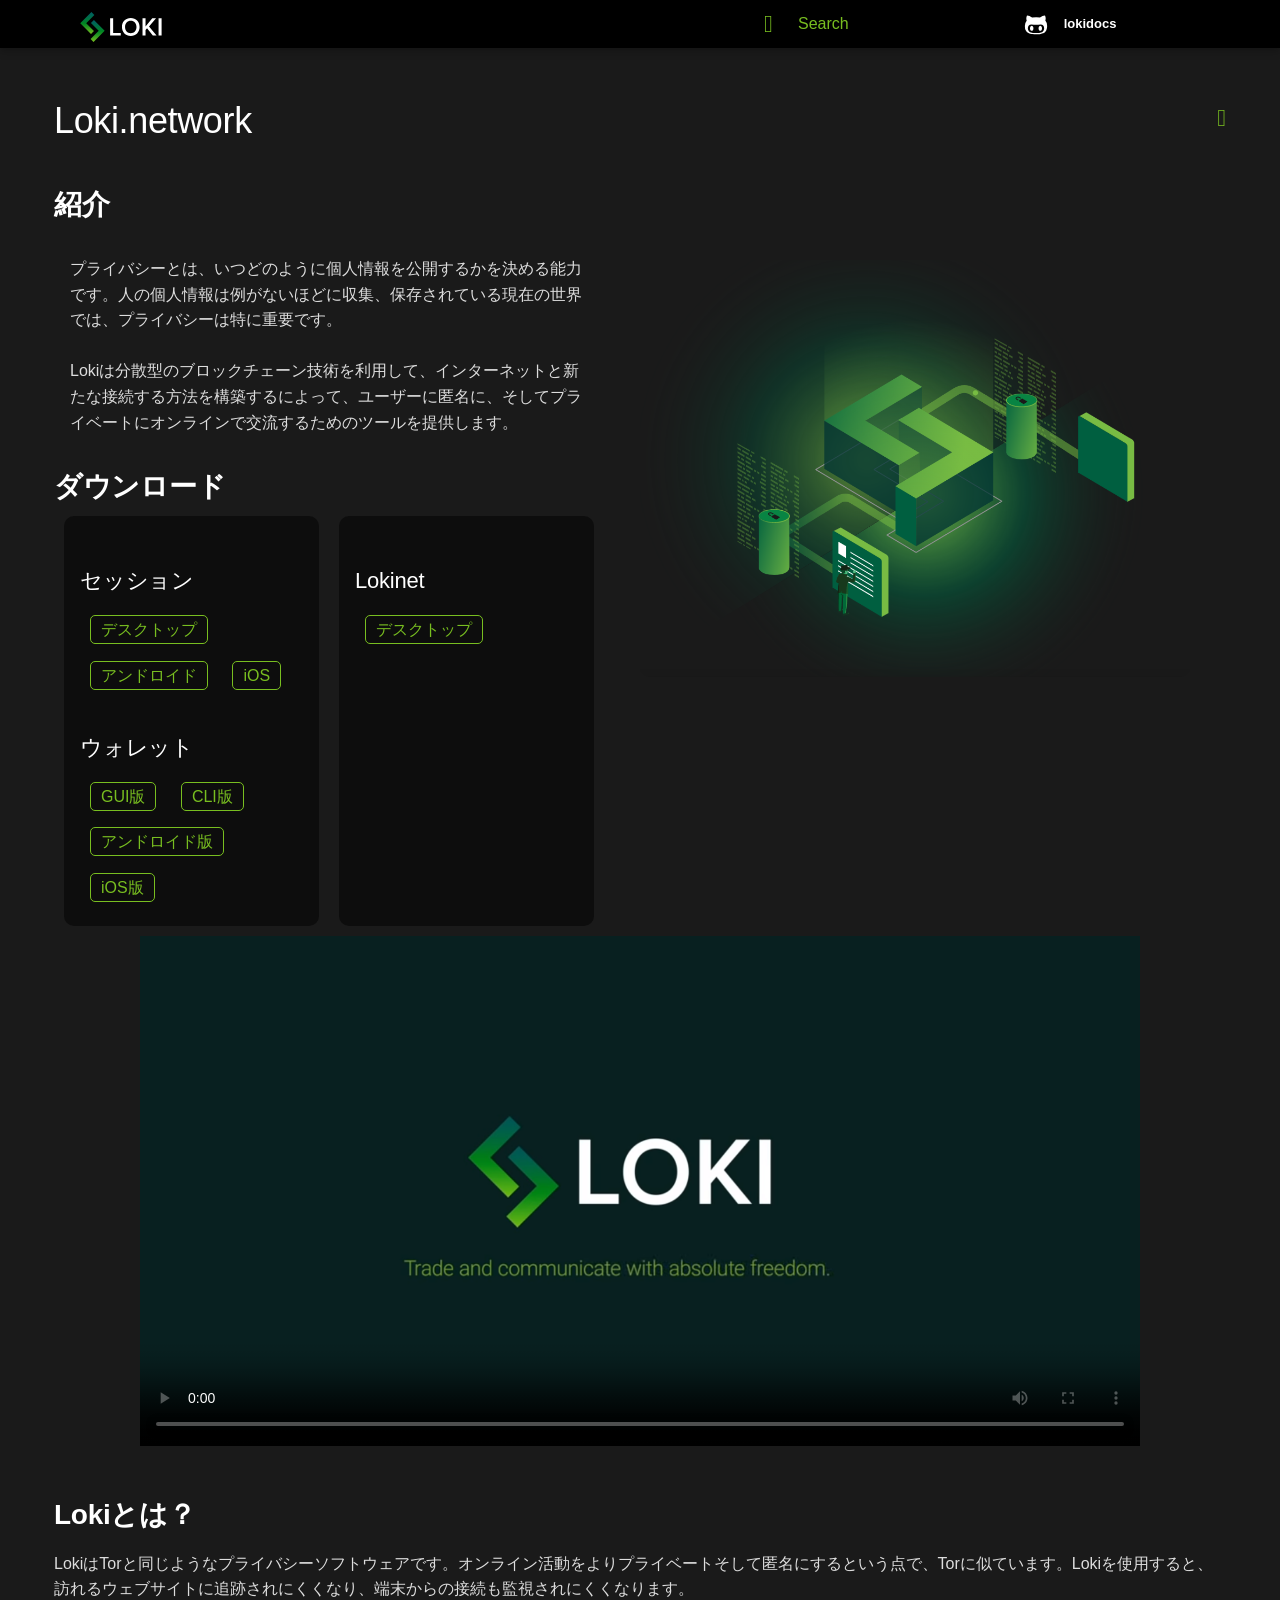
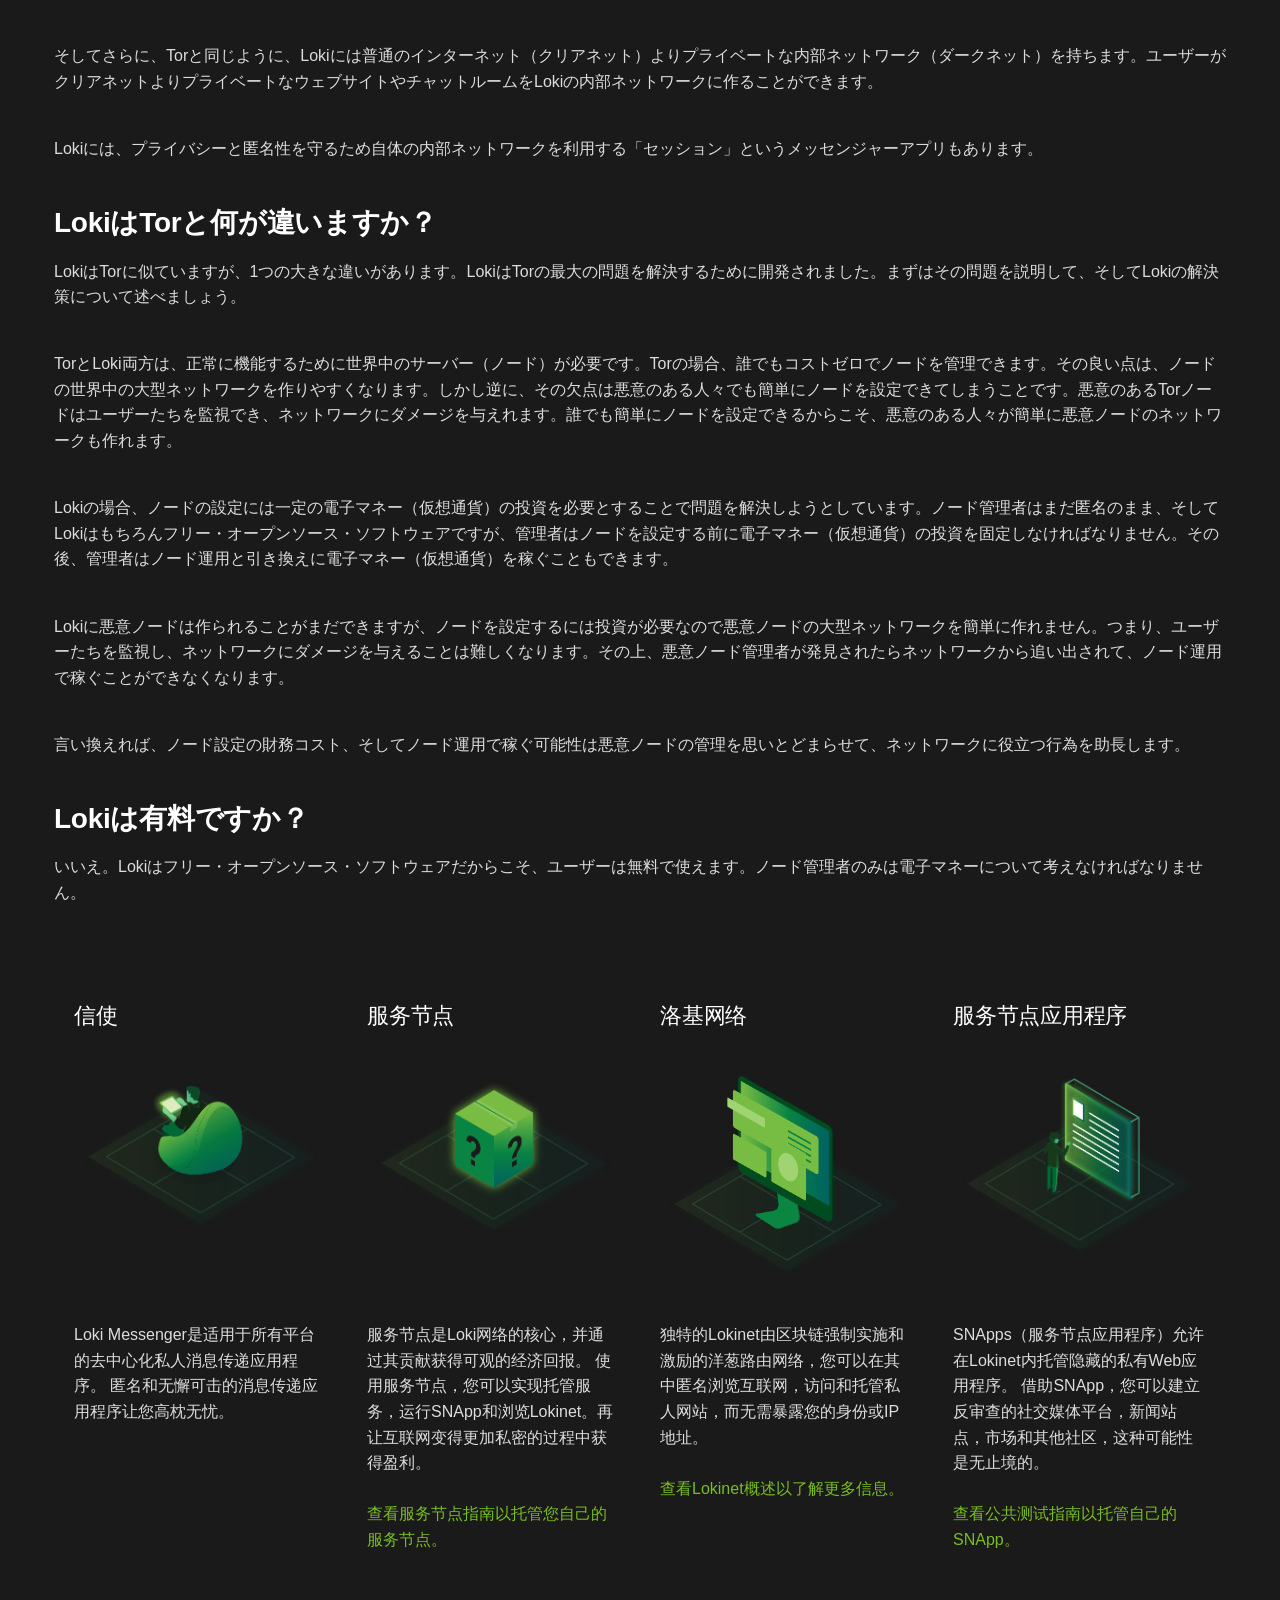
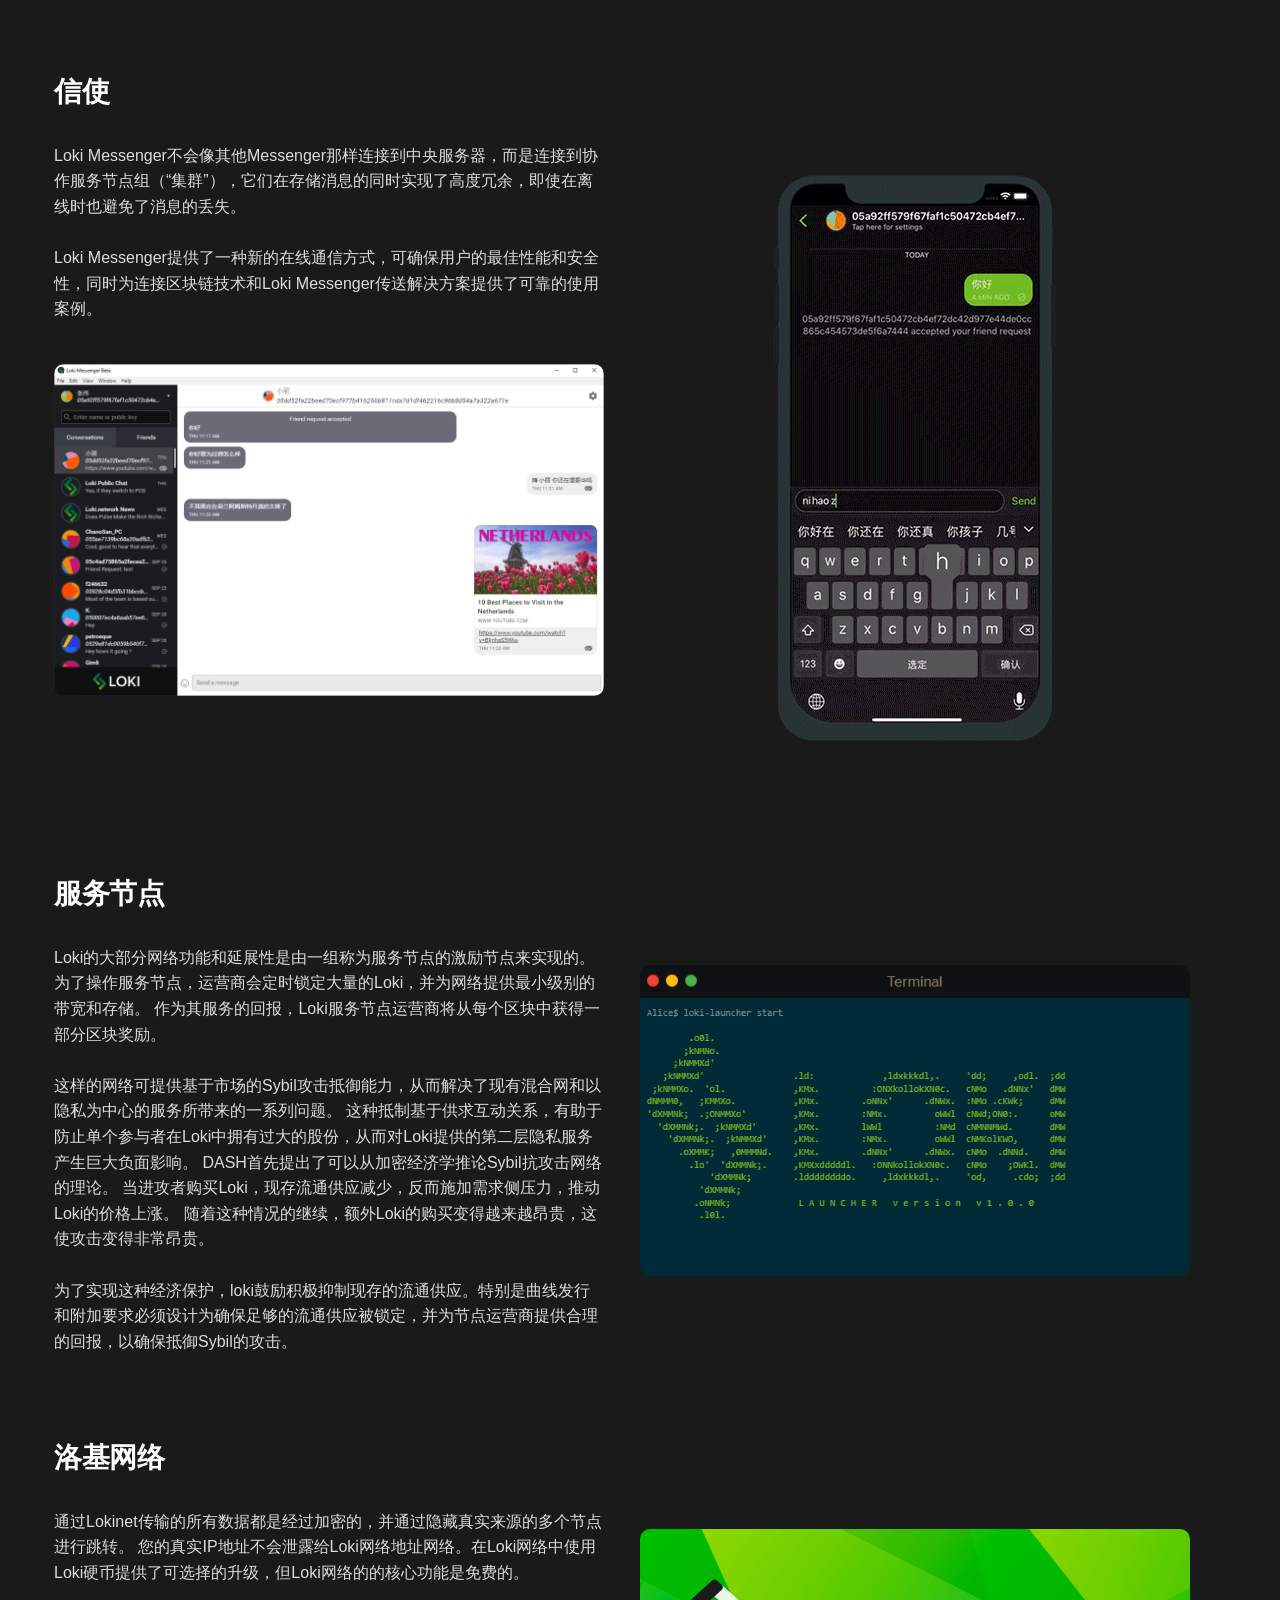
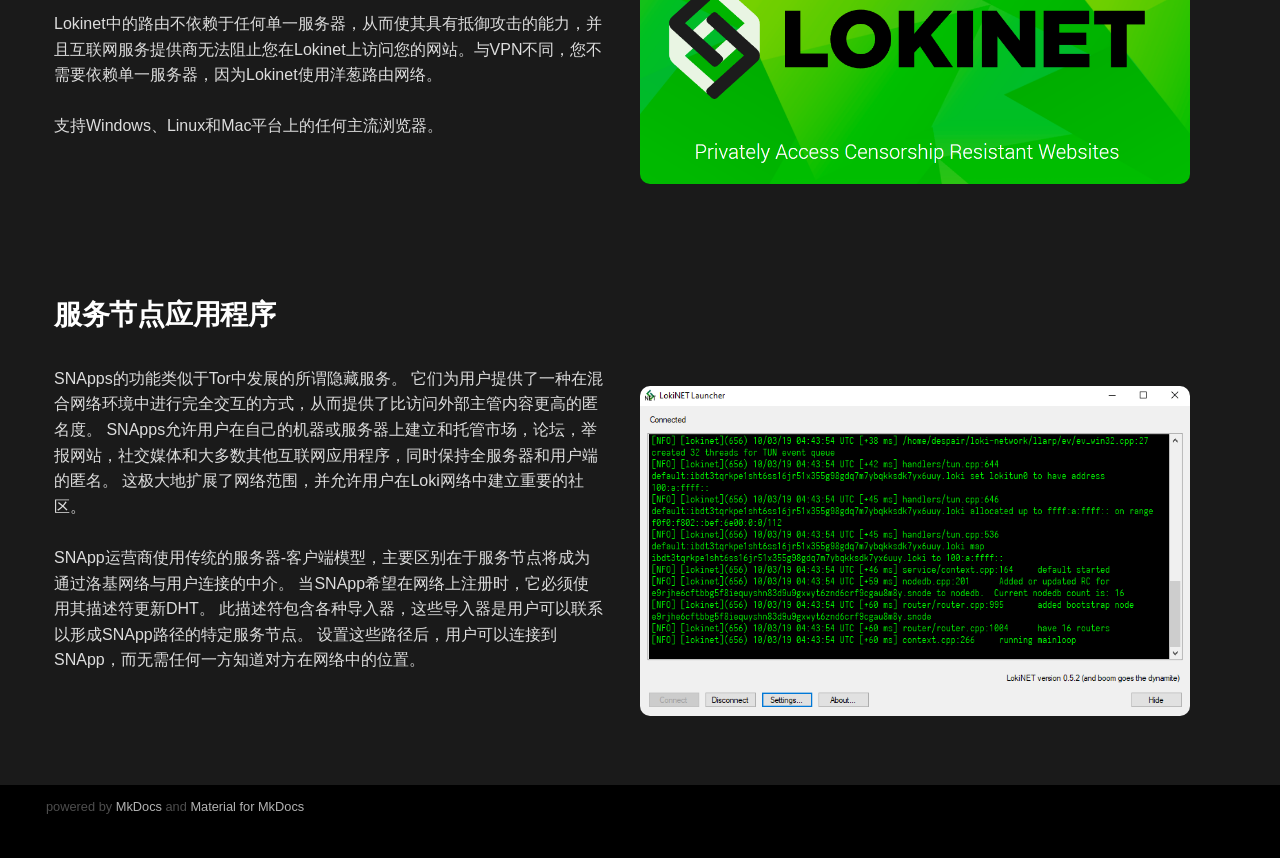
==== index.html @ 31fd6fa1 "Deployed d02e538 with MkDocs version: 1.0.4" ====
<!doctype html>
<html lang="en" class="no-js">
  <head>
    
      <meta charset="utf-8">
      <meta name="viewport" content="width=device-width,initial-scale=1">
      <meta http-equiv="x-ua-compatible" content="ie=edge">
      
      
        <link rel="canonical" href="https://chanosan.github.io/loki-japanese/">
      
      
      
        <meta name="lang:clipboard.copy" content="Copy to clipboard">
      
        <meta name="lang:clipboard.copied" content="Copied to clipboard">
      
        <meta name="lang:search.language" content="en">
      
        <meta name="lang:search.pipeline.stopwords" content="True">
      
        <meta name="lang:search.pipeline.trimmer" content="True">
      
        <meta name="lang:search.result.none" content="No matching documents">
      
        <meta name="lang:search.result.one" content="1 matching document">
      
        <meta name="lang:search.result.other" content="# matching documents">
      
        <meta name="lang:search.tokenizer" content="[\s\-]+">
      
      <link rel="shortcut icon" href="Loki_favicon32x32.png">
      <meta name="generator" content="mkdocs-1.0.4, mkdocs-material-4.4.3">
    
    
      
        <title>Loki Docs</title>
      
    
    
      <link rel="stylesheet" href="assets/stylesheets/application.30686662.css">
      
        <link rel="stylesheet" href="assets/stylesheets/application-palette.a8b3c06d.css">
      
      
    
    
      <script src="assets/javascripts/modernizr.74668098.js"></script>
    
    
      
    
    <link rel="stylesheet" href="assets/fonts/material-icons.css">
    
    
      <link rel="stylesheet" href="CSS/style.css">
    
      <link rel="stylesheet" href="CSS/font.css">
    
    
      
    
    
  </head>
  
    
    
    <body dir="ltr" data-md-color-primary="" data-md-color-accent="green">
  
    <svg class="md-svg">
      <defs>
        
        
          <svg xmlns="http://www.w3.org/2000/svg" width="416" height="448" viewBox="0 0 416 448" id="__github"><path fill="currentColor" d="M160 304q0 10-3.125 20.5t-10.75 19T128 352t-18.125-8.5-10.75-19T96 304t3.125-20.5 10.75-19T128 256t18.125 8.5 10.75 19T160 304zm160 0q0 10-3.125 20.5t-10.75 19T288 352t-18.125-8.5-10.75-19T256 304t3.125-20.5 10.75-19T288 256t18.125 8.5 10.75 19T320 304zm40 0q0-30-17.25-51T296 232q-10.25 0-48.75 5.25Q229.5 240 208 240t-39.25-2.75Q130.75 232 120 232q-29.5 0-46.75 21T56 304q0 22 8 38.375t20.25 25.75 30.5 15 35 7.375 37.25 1.75h42q20.5 0 37.25-1.75t35-7.375 30.5-15 20.25-25.75T360 304zm56-44q0 51.75-15.25 82.75-9.5 19.25-26.375 33.25t-35.25 21.5-42.5 11.875-42.875 5.5T212 416q-19.5 0-35.5-.75t-36.875-3.125-38.125-7.5-34.25-12.875T37 371.5t-21.5-28.75Q0 312 0 260q0-59.25 34-99-6.75-20.5-6.75-42.5 0-29 12.75-54.5 27 0 47.5 9.875t47.25 30.875Q171.5 96 212 96q37 0 70 8 26.25-20.5 46.75-30.25T376 64q12.75 25.5 12.75 54.5 0 21.75-6.75 42 34 40 34 99.5z"/></svg>
        
      </defs>
    </svg>
    <input class="md-toggle" data-md-toggle="drawer" type="checkbox" id="__drawer" autocomplete="off">
    <input class="md-toggle" data-md-toggle="search" type="checkbox" id="__search" autocomplete="off">
    <label class="md-overlay" data-md-component="overlay" for="__drawer"></label>
    
    
      <header class="md-header" data-md-component="header">
  <nav class="md-header-nav md-grid">
    <div class="md-flex">
      <div class="md-flex__cell md-flex__cell--shrink">
        <a href="https://chanosan.github.io/loki-japanese/" title="Loki Docs" class="md-header-nav__button md-logo">
          
            <img src="logo.svg" width="24" height="24">
          
        </a>
      </div>
      <div class="md-flex__cell md-flex__cell--shrink">
        <label class="md-icon md-icon--menu md-header-nav__button" for="__drawer"></label>
      </div>
      <div class="md-flex__cell md-flex__cell--stretch">
        <div class="md-flex__ellipsis md-header-nav__title" data-md-component="title">
          
            <span class="md-header-nav__topic">
              Loki Docs
            </span>
            <span class="md-header-nav__topic">
              
                Loki.network
              
            </span>
          
        </div>
      </div>
      <div class="md-flex__cell md-flex__cell--shrink">
        
          <label class="md-icon md-icon--search md-header-nav__button" for="__search"></label>
          
<div class="md-search" data-md-component="search" role="dialog">
  <label class="md-search__overlay" for="__search"></label>
  <div class="md-search__inner" role="search">
    <form class="md-search__form" name="search">
      <input type="text" class="md-search__input" name="query" placeholder="Search" autocapitalize="off" autocorrect="off" autocomplete="off" spellcheck="false" data-md-component="query" data-md-state="active">
      <label class="md-icon md-search__icon" for="__search"></label>
      <button type="reset" class="md-icon md-search__icon" data-md-component="reset" tabindex="-1">
        &#xE5CD;
      </button>
    </form>
    <div class="md-search__output">
      <div class="md-search__scrollwrap" data-md-scrollfix>
        <div class="md-search-result" data-md-component="result">
          <div class="md-search-result__meta">
            Type to start searching
          </div>
          <ol class="md-search-result__list"></ol>
        </div>
      </div>
    </div>
  </div>
</div>
        
      </div>
      
        <div class="md-flex__cell md-flex__cell--shrink">
          <div class="md-header-nav__source">
            


  

<a href="https://github.com/chanosan/loki-japanese/" title="Go to repository" class="md-source" data-md-source="github">
  
    <div class="md-source__icon">
      <svg viewBox="0 0 24 24" width="24" height="24">
        <use xlink:href="#__github" width="24" height="24"></use>
      </svg>
    </div>
  
  <div class="md-source__repository">
    lokidocs
  </div>
</a>
          </div>
        </div>
      
    </div>
  </nav>
</header>
    
    <div class="md-container">
      
        
      
      
        

<nav class="md-tabs" data-md-component="tabs">
  <div class="md-tabs__inner md-grid">
    <ul class="md-tabs__list">
      
        
  <li class="md-tabs__item">
    
      <a href="." class="md-tabs__link md-tabs__link--active">
        Loki.network
      </a>
    
  </li>

      
    </ul>
  </div>
</nav>
      
      <main class="md-main" role="main">
        <div class="md-main__inner md-grid" data-md-component="container">
          
            
              <div class="md-sidebar md-sidebar--primary" data-md-component="navigation">
                <div class="md-sidebar__scrollwrap">
                  <div class="md-sidebar__inner">
                    <nav class="md-nav md-nav--primary" data-md-level="0">
  <label class="md-nav__title md-nav__title--site" for="__drawer">
    <a href="https://chanosan.github.io/loki-japanese/" title="Loki Docs" class="md-nav__button md-logo">
      
        <img src="logo.svg" width="48" height="48">
      
    </a>
    Loki Docs
  </label>
  
    <div class="md-nav__source">
      


  

<a href="https://github.com/chanosan/loki-japanese/" title="Go to repository" class="md-source" data-md-source="github">
  
    <div class="md-source__icon">
      <svg viewBox="0 0 24 24" width="24" height="24">
        <use xlink:href="#__github" width="24" height="24"></use>
      </svg>
    </div>
  
  <div class="md-source__repository">
    lokidocs
  </div>
</a>
    </div>
  
  <ul class="md-nav__list" data-md-scrollfix>
    
      
      
      

  


  <li class="md-nav__item md-nav__item--active">
    
    <input class="md-toggle md-nav__toggle" data-md-toggle="toc" type="checkbox" id="__toc">
    
    
    <a href="." title="Loki.network" class="md-nav__link md-nav__link--active">
      Loki.network
    </a>
    
  </li>

    
  </ul>
</nav>
                  </div>
                </div>
              </div>
            
            
          
          <div class="md-content">
            <article class="md-content__inner md-typeset">
              
                
                  <a href="https://github.com/chanosan/loki-japanese/edit/master/docs/index.md" title="Edit this page" class="md-icon md-content__icon">&#xE3C9;</a>
                
                
                  <h1>Loki.network</h1>
                
                <p><link rel="stylesheet" type="text/css" href="https://www.loki.network/asciinema-player.css" />
<h2>紹介</h2>
<div class="row">
    <div class="col1">
        <div class="about">
            <p>
                プライバシーとは、いつどのように個人情報を公開するかを決める能力です。人の個人情報は例がないほどに収集、保存されている現在の世界では、プライバシーは特に重要です。
                <br><br>
                Lokiは分散型のブロックチェーン技術を利用して、インターネットと新たな接続する方法を構築するによって、ユーザーに匿名に、そしてプライベートにオンラインで交流するためのツールを提供します。
            </p>
        </div>
        <h2>ダウンロード</h2>
        <div class="download-container">
            <div class ="inner-download-left">
                <h3>セッション</h3>
                <div class="button-container">
                    <a href="https://github.com/loki-project/loki-messenger/releases" class="button button-outline">デスクトップ</a>
                </div>
                <div class="button-container">
                    <a href="https://github.com/loki-project/loki-messenger-android/releases" class="button button-outline">アンドロイド</a>
                </div>
                <div class="button-container">
                    <a href="https://github.com/loki-project/loki-messenger-ios/releases" class="button button-outline">iOS</a>
                </div>
                <h3>ウォレット</h3>
                <div class="button-container">
                    <a href="https://github.com/loki-project/loki-electron-gui-wallet/releases" class="button button-outline">GUI版</a>
                </div>
                <div class="button-container">
                    <a href="https://github.com/loki-project/loki/releases" class="button button-outline">CLI版</a>
                </div>
                <div class="button-container">
                    <a href="https://github.com/loki-project/loki-android-wallet/releases" class="button button-outline">アンドロイド版</a>
                </div>
                <div class="button-container">
                    <a href="https://github.com/loki-project/loki-ios-wallet/releases" class="button button-outline">iOS版</a>
                </div>
            </div>
            <div class="inner-download-right">
                <h3>Lokinet</h3>
                <div class="button-container">
                    <a href="https://github.com/loki-project/loki-network/releases" class="button button-outline">デスクトップ</a>
                </div>
            </div>
        </div>
    </div>
    <div class="col2">
        <img width="1000px" src ="assets/AssetsChina/Lokistatic.PNG">
    </div>
</div>
<div class="video-block">
    <video width="1000" poster="assets/AssetsChina/thumbnail.PNG" controls>
    <source src="assets/AssetsChina/ChinaThisIsLokiHardSubs.webm"  type="video/webm">
        Your browser does not support the video tag.
    </video>
</div>
<br></p>
<h2 id="loki">Lokiとは？<a class="headerlink" href="#loki" title="Permanent link">&para;</a></h2>
<p>LokiはTorと同じようなプライバシーソフトウェアです。オンライン活動をよりプライベートそして匿名にするという点で、Torに似ています。Lokiを使用すると、訪れるウェブサイトに追跡されにくくなり、端末からの接続も監視されにくくなります。<br><br></p>
<p>そしてさらに、Torと同じように、Lokiには普通のインターネット（クリアネット）よりプライベートな内部ネットワーク（ダークネット）を持ちます。ユーザーがクリアネットよりプライベートなウェブサイトやチャットルームをLokiの内部ネットワークに作ることができます。<br><br></p>
<p>Lokiには、プライバシーと匿名性を守るため自体の内部ネットワークを利用する「セッション」というメッセンジャーアプリもあります。<br><br></p>
<h2>LokiはTorと何が違いますか？</h2>
<p>LokiはTorに似ていますが、1つの大きな違いがあります。LokiはTorの最大の問題を解決するために開発されました。まずはその問題を説明して、そしてLokiの解決策について述べましょう。<br><br></p>
<p>TorとLoki両方は、正常に機能するために世界中のサーバー（ノード）が必要です。Torの場合、誰でもコストゼロでノードを管理できます。その良い点は、ノードの世界中の大型ネットワークを作りやすくなります。しかし逆に、その欠点は悪意のある人々でも簡単にノードを設定できてしまうことです。悪意のあるTorノードはユーザーたちを監視でき、ネットワークにダメージを与えれます。誰でも簡単にノードを設定できるからこそ、悪意のある人々が簡単に悪意ノードのネットワークも作れます。<br><br></p>
<p>Lokiの場合、ノードの設定には一定の電子マネー（仮想通貨）の投資を必要とすることで問題を解決しようとしています。ノード管理者はまだ匿名のまま、そしてLokiはもちろんフリー・オープンソース・ソフトウェアですが、管理者はノードを設定する前に電子マネー（仮想通貨）の投資を固定しなければなりません。その後、管理者はノード運用と引き換えに電子マネー（仮想通貨）を稼ぐこともできます。<br><br></p>
<p>Lokiに悪意ノードは作られることがまだできますが、ノードを設定するには投資が必要なので悪意ノードの大型ネットワークを簡単に作れません。つまり、ユーザーたちを監視し、ネットワークにダメージを与えることは難しくなります。その上、悪意ノード管理者が発見されたらネットワークから追い出されて、ノード運用で稼ぐことができなくなります。<br><br></p>
<p>言い換えれば、ノード設定の財務コスト、そしてノード運用で稼ぐ可能性は悪意ノードの管理を思いとどまらせて、ネットワークに役立つ行為を助長します。<br><br></p>
<h2>Lokiは有料ですか？</h2>
<p>いいえ。Lokiはフリー・オープンソース・ソフトウェアだからこそ、ユーザーは無料で使えます。ノード管理者のみは電子マネーについて考えなければなりません。<br><br></p></p>
<div class="services-container">
    <div class="messenger-container">
        <h3>信使</h3>
        <div class="messenger-img">
            <img src="assets/images/LokiArtboard.png">
        </div>
        <p>
            Loki Messenger是适用于所有平台的去中心化私人消息传递应用程序。 匿名和无懈可击的消息传递应用程序让您高枕无忧。
        </p>
    </div>
    <div class="sn-container">
        <h3>服务节点</h3>
        <div class="sn-img">
            <img src="assets/images/LokiBox.png">
        </div>
        <p>
            服务节点是Loki网络的核心，并通过其贡献获得可观的经济回报。 使用服务节点，您可以实现托管服务，运行SNApp和浏览Lokinet。再让互联网变得更加私密的过程中获得盈利。 
            <br><br>
            <a href="https://github.com/loki-project/loki-docs/blob/master/docs/ServiceNodes/SNFullGuide.md"> 查看服务节点指南以托管您自己的服务节点。</a>
        </p>
    </div>  
    <div class="lokinet-container">
        <h3>洛基网络</h3>
        <div class="lokinet-img">
            <img src="assets/images/loki_sample.png">
        </div>
        <p>
            独特的Lokinet由区块链强制实施和激励的洋葱路由网络，您可以在其中匿名浏览互联网，访问和托管私人网站，而无需暴露您的身份或IP地址。 
            <br><br>
            <a href="https://github.com/loki-project/loki-docs/blob/master/docs/Lokinet/LokinetOverview.md">查看Lokinet概述以了解更多信息。</a>
        </p>
    </div>
    <div class="snapps-container">
        <h3>服务节点应用程序</h3>
        <div class="snapps-img">
            <img src="assets/images/LokiInterface.png">
        </div>
        <p>
            SNApps（服务节点应用程序）允许在Lokinet内托管隐藏的私有Web应用程序。 借助SNApp，您可以建立反审查的社交媒体平台，新闻站点，市场和其他社区，这种可能性是无止境的。
            <br><br>
            <a href="https://github.com/loki-project/loki-docs/blob/master/docs/Lokinet/Guides/PublicTestingGuide.md">查看公共测试指南以托管自己的SNApp。</a>
        </p>
    </div>      
</div>

<p><br>
<br></p>

<h2 id="_1">信使<a class="headerlink" href="#_1" title="Permanent link">&para;</a></h2>

<p><div class="row">
    <div class="col1">
        <p>
            Loki Messenger不会像其他Messenger那样连接到中央服务器，而是连接到协作服务节点组（“集群”），它们在存储消息的同时实现了高度冗余，即使在离线时也避免了消息的丢失。
            <br><br>
            Loki Messenger提供了一种新的在线通信方式，可确保用户的最佳性能和安全性，同时为连接区块链技术和Loki Messenger传送解决方案提供了可靠的使用案例。
            <br><br>
        </p>
        <img max-width="30px" src="assets/AssetsChina/desktop.png">
    </div>
    <div class="col2">
        <img src="assets/AssetsChina/messenger.gif">
    </div>
</div>
<br>
<br></p>

<h2 id="_2">服务节点<a class="headerlink" href="#_2" title="Permanent link">&para;</a></h2>

<p><div class="row">
    <div class="col1">
        <p>
            Loki的大部分网络功能和延展性是由一组称为服务节点的激励节点来实现的。 为了操作服务节点，运营商会定时锁定大量的Loki，并为网络提供最小级别的带宽和存储。 作为其服务的回报，Loki服务节点运营商将从每个区块中获得一部分区块奖励。
            <br><br>
            这样的网络可提供基于市场的Sybil攻击抵御能力，从而解决了现有混合网和以隐私为中心的服务所带来的一系列问题。 这种抵制基于供求互动关系，有助于防止单个参与者在Loki中拥有过大的股份，从而对Loki提供的第二层隐私服务产生巨大负面影响。 DASH首先提出了可以从加密经济学推论Sybil抗攻击网络的理论。 当进攻者购买Loki，现存流通供应减少，反而施加需求侧压力，推动Loki的价格上涨。 随着这种情况的继续，额外Loki的购买变得越来越昂贵，这使攻击变得非常昂贵。
            <br><br>
            为了实现这种经济保护，loki鼓励积极抑制现存的流通供应。特别是曲线发行和附加要求必须设计为确保足够的流通供应被锁定，并为节点运营商提供合理的回报，以确保抵御Sybil的攻击。
        </p>
    </div>
    <div class="col2">
        <img src="assets/AssetsChina/launcher.png"><br>
    </div>
</div>
<br>
<br></p>

<h2 id="_3">洛基网络<a class="headerlink" href="#_3" title="Permanent link">&para;</a></h2>

<p><div class="row">
    <div class="col1">
        <p>
            通过Lokinet传输的所有数据都是经过加密的，并通过隐藏真实来源的多个节点进行跳转。
您的真实IP地址不会泄露给Loki网络地址网络。在Loki网络中使用Loki硬币提供了可选择的升级，但Loki网络的的核心功能是免费的。
            <br><br>
            Lokinet中的路由不依赖于任何单一服务器，从而使其具有抵御攻击的能力，并且互联网服务提供商无法阻止您在Lokinet上访问您的网站。与VPN不同，您不需要依赖单一服务器，因为Lokinet使用洋葱路由网络。
            <br><br>
            支持Windows、Linux和Mac平台上的任何主流浏览器。
        </p>
    </div>
    <div class="col2">
        <img src="assets/AssetsChina/lokinet.png"><br>
    </div>
</div>
<br>
<br></p>

<h2 id="_4">服务节点应用程序<a class="headerlink" href="#_4" title="Permanent link">&para;</a></h2>

<p><div class="row">
    <div class="col1">
        <p>
            SNApps的功能类似于Tor中发展的所谓隐藏服务。 它们为用户提供了一种在混合网络环境中进行完全交互的方式，从而提供了比访问外部主管内容更高的匿名度。 SNApps允许用户在自己的机器或服务器上建立和托管市场，论坛，举报网站，社交媒体和大多数其他互联网应用程序，同时保持全服务器和用户端的匿名。 这极大地扩展了网络范围，并允许用户在Loki网络中建立重要的社区。
            <br><br>
            SNApp运营商使用传统的服务器-客户端模型，主要区别在于服务节点将成为通过洛基网络与用户连接的中介。 当SNApp希望在网络上注册时，它必须使用其描述符更新DHT。 此描述符包含各种导入器，这些导入器是用户可以联系以形成SNApp路径的特定服务节点。 设置这些路径后，用户可以连接到SNApp，而无需任何一方知道对方在网络中的位置。
        </p>
    </div>
    <div class="col2">
        <img src="assets/AssetsChina/lokinet2.PNG"><br>
    </div>
</div>
                
                  
                
              
              
                


              
            </article>
          </div>
        </div>
      </main>
      
        
<footer class="md-footer">
  
  <div class="md-footer-meta md-typeset">
    <div class="md-footer-meta__inner md-grid">
      <div class="md-footer-copyright">
        
        powered by
        <a href="https://www.mkdocs.org">MkDocs</a>
        and
        <a href="https://squidfunk.github.io/mkdocs-material/">
          Material for MkDocs</a>
      </div>
      
  <div class="md-footer-social">
    <link rel="stylesheet" href="assets/fonts/font-awesome.css">
    
      <a href="https://github.com/loki-project" class="md-footer-social__link fa fa-github"></a>
    
      <a href="https://twitter.com/loki_project" class="md-footer-social__link fa fa-twitter"></a>
    
      <a href="https://t.me/LokiCommunity" class="md-footer-social__link fa fa-telegram"></a>
    
      <a href="https://www.reddit.com/r/LokiProject" class="md-footer-social__link fa fa-reddit"></a>
    
      <a href="https://www.youtube.com/lokinetwork" class="md-footer-social__link fa fa-youtube"></a>
    
      <a href="https://www.facebook.com/LokiNetwork/" class="md-footer-social__link fa fa-facebook"></a>
    
  </div>

    </div>
  </div>
</footer>
      
    </div>
    
      <script src="assets/javascripts/application.ac79c3b0.js"></script>
      
      <script>app.initialize({version:"1.0.4",url:{base:"."}})</script>
      
        <script src="JAVASCRIPT/links.js"></script>
      
        <script src="JAVASCRIPT/style.js"></script>
      
    
  </body>
</html>
---- assets/stylesheets/application.30686662.css ----
html{box-sizing:border-box}*,:after,:before{box-sizing:inherit}html{-webkit-text-size-adjust:none;-moz-text-size-adjust:none;-ms-text-size-adjust:none;text-size-adjust:none}body{margin:0}hr{overflow:visible;box-sizing:content-box}a{-webkit-text-decoration-skip:objects}a,button,input,label{-webkit-tap-highlight-color:transparent}a{color:inherit;text-decoration:none}small,sub,sup{font-size:80%}sub,sup{position:relative;line-height:0;vertical-align:baseline}sub{bottom:-.25em}sup{top:-.5em}img{border-style:none}table{border-collapse:separate;border-spacing:0}td,th{font-weight:400;vertical-align:top}button{margin:0;padding:0;border:0;outline-style:none;background:transparent;font-size:inherit}input{border:0;outline:0}.md-clipboard:before,.md-icon,.md-nav__button,.md-nav__link:after,.md-nav__title:before,.md-search-result__article--document:before,.md-source-file:before,.md-typeset .admonition>.admonition-title:before,.md-typeset .admonition>summary:before,.md-typeset .critic.comment:before,.md-typeset .footnote-backref,.md-typeset .task-list-control .task-list-indicator:before,.md-typeset details>.admonition-title:before,.md-typeset details>summary:before,.md-typeset summary:after{font-family:Material Icons;font-style:normal;font-variant:normal;font-weight:400;line-height:1;text-transform:none;white-space:nowrap;speak:none;word-wrap:normal;direction:ltr}.md-content__icon,.md-footer-nav__button,.md-header-nav__button,.md-nav__button,.md-nav__title:before,.md-search-result__article--document:before{display:inline-block;margin:.2rem;padding:.4rem;font-size:1.2rem;cursor:pointer}.md-icon--arrow-back:before{content:""}.md-icon--arrow-forward:before{content:""}.md-icon--menu:before{content:""}.md-icon--search:before{content:""}[dir=rtl] .md-icon--arrow-back:before{content:""}[dir=rtl] .md-icon--arrow-forward:before{content:""}body{-webkit-font-smoothing:antialiased;-moz-osx-font-smoothing:grayscale}body,input{color:rgba(0,0,0,.87);-webkit-font-feature-settings:"kern","liga";font-feature-settings:"kern","liga";font-family:Helvetica Neue,Helvetica,Arial,sans-serif}code,kbd,pre{color:rgba(0,0,0,.87);-webkit-font-feature-settings:"kern";font-feature-settings:"kern";font-family:Courier New,Courier,monospace}.md-typeset{font-size:.8rem;line-height:1.6;-webkit-print-color-adjust:exact}.md-typeset blockquote,.md-typeset ol,.md-typeset p,.md-typeset ul{margin:1em 0}.md-typeset h1{margin:0 0 2rem;color:rgba(0,0,0,.54);font-size:1.5625rem;line-height:1.3}.md-typeset h1,.md-typeset h2{font-weight:300;letter-spacing:-.01em}.md-typeset h2{margin:2rem 0 .8rem;font-size:1.25rem;line-height:1.4}.md-typeset h3{margin:1.6rem 0 .8rem;font-size:1rem;font-weight:400;letter-spacing:-.01em;line-height:1.5}.md-typeset h2+h3{margin-top:.8rem}.md-typeset h4{font-size:.8rem}.md-typeset h4,.md-typeset h5,.md-typeset h6{margin:.8rem 0;font-weight:700;letter-spacing:-.01em}.md-typeset h5,.md-typeset h6{color:rgba(0,0,0,.54);font-size:.64rem}.md-typeset h5{text-transform:uppercase}.md-typeset hr{margin:1.5em 0;border-bottom:.05rem dotted rgba(0,0,0,.26)}.md-typeset a{color:#3f51b5;word-break:break-word}.md-typeset a,.md-typeset a:before{-webkit-transition:color .125s;transition:color .125s}.md-typeset a:active,.md-typeset a:hover{color:#536dfe}.md-typeset code,.md-typeset pre{background-color:hsla(0,0%,92.5%,.5);color:#37474f;font-size:85%;direction:ltr}.md-typeset code{margin:0 .29412em;padding:.07353em 0;border-radius:.1rem;box-shadow:.29412em 0 0 hsla(0,0%,92.5%,.5),-.29412em 0 0 hsla(0,0%,92.5%,.5);word-break:break-word;-webkit-box-decoration-break:clone;box-decoration-break:clone}.md-typeset h1 code,.md-typeset h2 code,.md-typeset h3 code,.md-typeset h4 code,.md-typeset h5 code,.md-typeset h6 code{margin:0;background-color:transparent;box-shadow:none}.md-typeset a>code{margin:inherit;padding:inherit;border-radius:initial;background-color:inherit;color:inherit;box-shadow:none}.md-typeset pre{position:relative;margin:1em 0;border-radius:.1rem;line-height:1.4;-webkit-overflow-scrolling:touch}.md-typeset pre>code{display:block;margin:0;padding:.525rem .6rem;background-color:transparent;font-size:inherit;box-shadow:none;-webkit-box-decoration-break:slice;box-decoration-break:slice;overflow:auto}.md-typeset pre>code::-webkit-scrollbar{width:.2rem;height:.2rem}.md-typeset pre>code::-webkit-scrollbar-thumb{background-color:rgba(0,0,0,.26)}.md-typeset pre>code::-webkit-scrollbar-thumb:hover{background-color:#536dfe}.md-typeset kbd{padding:0 .29412em;border-radius:.15rem;border:.05rem solid #c9c9c9;border-bottom-color:#bcbcbc;background-color:#fcfcfc;color:#555;font-size:85%;box-shadow:0 .05rem 0 #b0b0b0;word-break:break-word}.md-typeset mark{margin:0 .25em;padding:.0625em 0;border-radius:.1rem;background-color:rgba(255,235,59,.5);box-shadow:.25em 0 0 rgba(255,235,59,.5),-.25em 0 0 rgba(255,235,59,.5);word-break:break-word;-webkit-box-decoration-break:clone;box-decoration-break:clone}.md-typeset abbr{border-bottom:.05rem dotted rgba(0,0,0,.54);text-decoration:none;cursor:help}.md-typeset small{opacity:.75}.md-typeset sub,.md-typeset sup{margin-left:.07812em}[dir=rtl] .md-typeset sub,[dir=rtl] .md-typeset sup{margin-right:.07812em;margin-left:0}.md-typeset blockquote{padding-left:.6rem;border-left:.2rem solid rgba(0,0,0,.26);color:rgba(0,0,0,.54)}[dir=rtl] .md-typeset blockquote{padding-right:.6rem;padding-left:0;border-right:.2rem solid rgba(0,0,0,.26);border-left:initial}.md-typeset ul{list-style-type:disc}.md-typeset ol,.md-typeset ul{margin-left:.625em;padding:0}[dir=rtl] .md-typeset ol,[dir=rtl] .md-typeset ul{margin-right:.625em;margin-left:0}.md-typeset ol ol,.md-typeset ul ol{list-style-type:lower-alpha}.md-typeset ol ol ol,.md-typeset ul ol ol{list-style-type:lower-roman}.md-typeset ol li,.md-typeset ul li{margin-bottom:.5em;margin-left:1.25em}[dir=rtl] .md-typeset ol li,[dir=rtl] .md-typeset ul li{margin-right:1.25em;margin-left:0}.md-typeset ol li blockquote,.md-typeset ol li p,.md-typeset ul li blockquote,.md-typeset ul li p{margin:.5em 0}.md-typeset ol li:last-child,.md-typeset ul li:last-child{margin-bottom:0}.md-typeset ol li ol,.md-typeset ol li ul,.md-typeset ul li ol,.md-typeset ul li ul{margin:.5em 0 .5em .625em}[dir=rtl] .md-typeset ol li ol,[dir=rtl] .md-typeset ol li ul,[dir=rtl] .md-typeset ul li ol,[dir=rtl] .md-typeset ul li ul{margin-right:.625em;margin-left:0}.md-typeset dd{margin:1em 0 1em 1.875em}[dir=rtl] .md-typeset dd{margin-right:1.875em;margin-left:0}.md-typeset iframe,.md-typeset img,.md-typeset svg{max-width:100%}.md-typeset table:not([class]){box-shadow:0 2px 2px 0 rgba(0,0,0,.14),0 1px 5px 0 rgba(0,0,0,.12),0 3px 1px -2px rgba(0,0,0,.2);display:inline-block;max-width:100%;border-radius:.1rem;font-size:.64rem;overflow:auto;-webkit-overflow-scrolling:touch}.md-typeset table:not([class])+*{margin-top:1.5em}.md-typeset table:not([class]) td:not([align]),.md-typeset table:not([class]) th:not([align]){text-align:left}[dir=rtl] .md-typeset table:not([class]) td:not([align]),[dir=rtl] .md-typeset table:not([class]) th:not([align]){text-align:right}.md-typeset table:not([class]) th{min-width:5rem;padding:.6rem .8rem;background-color:rgba(0,0,0,.54);color:#fff;vertical-align:top}.md-typeset table:not([class]) td{padding:.6rem .8rem;border-top:.05rem solid rgba(0,0,0,.07);vertical-align:top}.md-typeset table:not([class]) tr{-webkit-transition:background-color .125s;transition:background-color .125s}.md-typeset table:not([class]) tr:hover{background-color:rgba(0,0,0,.035);box-shadow:inset 0 .05rem 0 #fff}.md-typeset table:not([class]) tr:first-child td{border-top:0}.md-typeset table:not([class]) a{word-break:normal}.md-typeset__scrollwrap{margin:1em -.8rem;overflow-x:auto;-webkit-overflow-scrolling:touch}.md-typeset .md-typeset__table{display:inline-block;margin-bottom:.5em;padding:0 .8rem}.md-typeset .md-typeset__table table{display:table;width:100%;margin:0;overflow:hidden}html{font-size:125%;overflow-x:hidden}body,html{height:100%}body{position:relative;font-size:.5rem}hr{display:block;height:.05rem;padding:0;border:0}.md-svg{display:none}.md-grid{max-width:61rem;margin-right:auto;margin-left:auto}.md-container,.md-main{overflow:auto}.md-container{display:table;width:100%;height:100%;padding-top:2.4rem;table-layout:fixed}.md-main{display:table-row;height:100%}.md-main__inner{height:100%;padding-top:1.5rem;padding-bottom:.05rem}.md-toggle{display:none}.md-overlay{position:fixed;top:0;width:0;height:0;-webkit-transition:width 0s .25s,height 0s .25s,opacity .25s;transition:width 0s .25s,height 0s .25s,opacity .25s;background-color:rgba(0,0,0,.54);opacity:0;z-index:3}.md-flex{display:table}.md-flex__cell{display:table-cell;position:relative;vertical-align:top}.md-flex__cell--shrink{width:0}.md-flex__cell--stretch{display:table;width:100%;table-layout:fixed}.md-flex__ellipsis{display:table-cell;text-overflow:ellipsis;white-space:nowrap;overflow:hidden}.md-skip{position:fixed;width:.05rem;height:.05rem;margin:.5rem;padding:.3rem .5rem;-webkit-transform:translateY(.4rem);transform:translateY(.4rem);border-radius:.1rem;background-color:rgba(0,0,0,.87);color:#fff;font-size:.64rem;opacity:0;overflow:hidden}.md-skip:focus{width:auto;height:auto;clip:auto;-webkit-transform:translateX(0);transform:translateX(0);-webkit-transition:opacity .175s 75ms,-webkit-transform .25s cubic-bezier(.4,0,.2,1);transition:opacity .175s 75ms,-webkit-transform .25s cubic-bezier(.4,0,.2,1);transition:transform .25s cubic-bezier(.4,0,.2,1),opacity .175s 75ms;transition:transform .25s cubic-bezier(.4,0,.2,1),opacity .175s 75ms,-webkit-transform .25s cubic-bezier(.4,0,.2,1);opacity:1;z-index:10}@page{margin:25mm}.md-clipboard{position:absolute;top:.3rem;right:.3rem;width:1.4rem;height:1.4rem;border-radius:.1rem;font-size:.8rem;cursor:pointer;z-index:1;-webkit-backface-visibility:hidden;backface-visibility:hidden}.md-clipboard:before{-webkit-transition:color .25s,opacity .25s;transition:color .25s,opacity .25s;color:rgba(0,0,0,.07);content:"\E14D"}.codehilite:hover .md-clipboard:before,.md-typeset .highlight:hover .md-clipboard:before,pre:hover .md-clipboard:before{color:rgba(0,0,0,.54)}.md-clipboard:focus:before,.md-clipboard:hover:before{color:#536dfe}.md-clipboard__message{display:block;position:absolute;top:0;right:1.7rem;padding:.3rem .5rem;-webkit-transform:translateX(.4rem);transform:translateX(.4rem);-webkit-transition:opacity .175s,-webkit-transform .25s cubic-bezier(.9,.1,.9,0);transition:opacity .175s,-webkit-transform .25s cubic-bezier(.9,.1,.9,0);transition:transform .25s cubic-bezier(.9,.1,.9,0),opacity .175s;transition:transform .25s cubic-bezier(.9,.1,.9,0),opacity .175s,-webkit-transform .25s cubic-bezier(.9,.1,.9,0);border-radius:.1rem;background-color:rgba(0,0,0,.54);color:#fff;font-size:.64rem;white-space:nowrap;opacity:0;pointer-events:none}.md-clipboard__message--active{-webkit-transform:translateX(0);transform:translateX(0);-webkit-transition:opacity .175s 75ms,-webkit-transform .25s cubic-bezier(.4,0,.2,1);transition:opacity .175s 75ms,-webkit-transform .25s cubic-bezier(.4,0,.2,1);transition:transform .25s cubic-bezier(.4,0,.2,1),opacity .175s 75ms;transition:transform .25s cubic-bezier(.4,0,.2,1),opacity .175s 75ms,-webkit-transform .25s cubic-bezier(.4,0,.2,1);opacity:1;pointer-events:auto}.md-clipboard__message:before{content:attr(aria-label)}.md-clipboard__message:after{display:block;position:absolute;top:50%;right:-.2rem;width:0;margin-top:-.2rem;border-color:transparent rgba(0,0,0,.54);border-style:solid;border-width:.2rem 0 .2rem .2rem;content:""}.md-content__inner{margin:0 .8rem 1.2rem;padding-top:.6rem}.md-content__inner:before{display:block;height:.4rem;content:""}.md-content__inner>:last-child{margin-bottom:0}.md-content__icon{position:relative;margin:.4rem 0;padding:0;float:right}.md-typeset .md-content__icon{color:rgba(0,0,0,.26)}.md-header{position:fixed;top:0;right:0;left:0;height:2.4rem;-webkit-transition:background-color .25s,color .25s;transition:background-color .25s,color .25s;background-color:#3f51b5;color:#fff;box-shadow:none;z-index:2;-webkit-backface-visibility:hidden;backface-visibility:hidden}.no-js .md-header{-webkit-transition:none;transition:none;box-shadow:none}.md-header[data-md-state=shadow]{-webkit-transition:background-color .25s,color .25s,box-shadow .25s;transition:background-color .25s,color .25s,box-shadow .25s;box-shadow:0 0 .2rem rgba(0,0,0,.1),0 .2rem .4rem rgba(0,0,0,.2)}.md-header-nav{padding:0 .2rem}.md-header-nav__button{position:relative;-webkit-transition:opacity .25s;transition:opacity .25s;z-index:1}.md-header-nav__button:hover{opacity:.7}.md-header-nav__button.md-logo *{display:block}.no-js .md-header-nav__button.md-icon--search{display:none}.md-header-nav__topic{display:block;position:absolute;-webkit-transition:opacity .15s,-webkit-transform .4s cubic-bezier(.1,.7,.1,1);transition:opacity .15s,-webkit-transform .4s cubic-bezier(.1,.7,.1,1);transition:transform .4s cubic-bezier(.1,.7,.1,1),opacity .15s;transition:transform .4s cubic-bezier(.1,.7,.1,1),opacity .15s,-webkit-transform .4s cubic-bezier(.1,.7,.1,1);text-overflow:ellipsis;white-space:nowrap;overflow:hidden}.md-header-nav__topic+.md-header-nav__topic{-webkit-transform:translateX(1.25rem);transform:translateX(1.25rem);-webkit-transition:opacity .15s,-webkit-transform .4s cubic-bezier(1,.7,.1,.1);transition:opacity .15s,-webkit-transform .4s cubic-bezier(1,.7,.1,.1);transition:transform .4s cubic-bezier(1,.7,.1,.1),opacity .15s;transition:transform .4s cubic-bezier(1,.7,.1,.1),opacity .15s,-webkit-transform .4s cubic-bezier(1,.7,.1,.1);opacity:0;z-index:-1;pointer-events:none}[dir=rtl] .md-header-nav__topic+.md-header-nav__topic{-webkit-transform:translateX(-1.25rem);transform:translateX(-1.25rem)}.no-js .md-header-nav__topic{position:static}.no-js .md-header-nav__topic+.md-header-nav__topic{display:none}.md-header-nav__title{padding:0 1rem;font-size:.9rem;line-height:2.4rem}.md-header-nav__title[data-md-state=active] .md-header-nav__topic{-webkit-transform:translateX(-1.25rem);transform:translateX(-1.25rem);-webkit-transition:opacity .15s,-webkit-transform .4s cubic-bezier(1,.7,.1,.1);transition:opacity .15s,-webkit-transform .4s cubic-bezier(1,.7,.1,.1);transition:transform .4s cubic-bezier(1,.7,.1,.1),opacity .15s;transition:transform .4s cubic-bezier(1,.7,.1,.1),opacity .15s,-webkit-transform .4s cubic-bezier(1,.7,.1,.1);opacity:0;z-index:-1;pointer-events:none}[dir=rtl] .md-header-nav__title[data-md-state=active] .md-header-nav__topic{-webkit-transform:translateX(1.25rem);transform:translateX(1.25rem)}.md-header-nav__title[data-md-state=active] .md-header-nav__topic+.md-header-nav__topic{-webkit-transform:translateX(0);transform:translateX(0);-webkit-transition:opacity .15s,-webkit-transform .4s cubic-bezier(.1,.7,.1,1);transition:opacity .15s,-webkit-transform .4s cubic-bezier(.1,.7,.1,1);transition:transform .4s cubic-bezier(.1,.7,.1,1),opacity .15s;transition:transform .4s cubic-bezier(.1,.7,.1,1),opacity .15s,-webkit-transform .4s cubic-bezier(.1,.7,.1,1);opacity:1;z-index:0;pointer-events:auto}.md-header-nav__source{display:none}.md-hero{-webkit-transition:background .25s;transition:background .25s;background-color:#3f51b5;color:#fff;font-size:1rem;overflow:hidden}.md-hero__inner{margin-top:1rem;padding:.8rem .8rem .4rem;-webkit-transition:opacity .25s,-webkit-transform .4s cubic-bezier(.1,.7,.1,1);transition:opacity .25s,-webkit-transform .4s cubic-bezier(.1,.7,.1,1);transition:transform .4s cubic-bezier(.1,.7,.1,1),opacity .25s;transition:transform .4s cubic-bezier(.1,.7,.1,1),opacity .25s,-webkit-transform .4s cubic-bezier(.1,.7,.1,1);-webkit-transition-delay:.1s;transition-delay:.1s}[data-md-state=hidden] .md-hero__inner{pointer-events:none;-webkit-transform:translateY(.625rem);transform:translateY(.625rem);-webkit-transition:opacity .1s 0s,-webkit-transform 0s .4s;transition:opacity .1s 0s,-webkit-transform 0s .4s;transition:transform 0s .4s,opacity .1s 0s;transition:transform 0s .4s,opacity .1s 0s,-webkit-transform 0s .4s;opacity:0}.md-hero--expand .md-hero__inner{margin-bottom:1.2rem}.md-footer-nav{background-color:rgba(0,0,0,.87);color:#fff}.md-footer-nav__inner{padding:.2rem;overflow:auto}.md-footer-nav__link{padding-top:1.4rem;padding-bottom:.4rem;-webkit-transition:opacity .25s;transition:opacity .25s}.md-footer-nav__link:hover{opacity:.7}.md-footer-nav__link--prev{width:25%;float:left}[dir=rtl] .md-footer-nav__link--prev{float:right}.md-footer-nav__link--next{width:75%;float:right;text-align:right}[dir=rtl] .md-footer-nav__link--next{float:left;text-align:left}.md-footer-nav__button{-webkit-transition:background .25s;transition:background .25s}.md-footer-nav__title{position:relative;padding:0 1rem;font-size:.9rem;line-height:2.4rem}.md-footer-nav__direction{position:absolute;right:0;left:0;margin-top:-1rem;padding:0 1rem;color:hsla(0,0%,100%,.7);font-size:.75rem}.md-footer-meta{background-color:rgba(0,0,0,.895)}.md-footer-meta__inner{padding:.2rem;overflow:auto}html .md-footer-meta.md-typeset a{color:hsla(0,0%,100%,.7)}html .md-footer-meta.md-typeset a:focus,html .md-footer-meta.md-typeset a:hover{color:#fff}.md-footer-copyright{margin:0 .6rem;padding:.4rem 0;color:hsla(0,0%,100%,.3);font-size:.64rem}.md-footer-copyright__highlight{color:hsla(0,0%,100%,.7)}.md-footer-social{margin:0 .4rem;padding:.2rem 0 .6rem}.md-footer-social__link{display:inline-block;width:1.6rem;height:1.6rem;font-size:.8rem;text-align:center}.md-footer-social__link:before{line-height:1.9}.md-nav{font-size:.7rem;line-height:1.3}.md-nav__title{display:block;padding:0 .6rem;font-weight:700;text-overflow:ellipsis;overflow:hidden}.md-nav__title:before{display:none;content:"\E5C4"}[dir=rtl] .md-nav__title:before{content:"\E5C8"}.md-nav__title .md-nav__button{display:none}.md-nav__list{margin:0;padding:0;list-style:none}.md-nav__item{padding:0 .6rem}.md-nav__item:last-child{padding-bottom:.6rem}.md-nav__item .md-nav__item{padding-right:0}[dir=rtl] .md-nav__item .md-nav__item{padding-right:.6rem;padding-left:0}.md-nav__item .md-nav__item:last-child{padding-bottom:0}.md-nav__button img{width:100%;height:auto}.md-nav__link{display:block;margin-top:.625em;-webkit-transition:color .125s;transition:color .125s;text-overflow:ellipsis;cursor:pointer;overflow:hidden}.md-nav__item--nested>.md-nav__link:after{content:"\E313"}html .md-nav__link[for=__toc],html .md-nav__link[for=__toc]+.md-nav__link:after,html .md-nav__link[for=__toc]~.md-nav{display:none}.md-nav__link[data-md-state=blur]{color:rgba(0,0,0,.54)}.md-nav__link--active,.md-nav__link:active{color:#3f51b5}.md-nav__item--nested>.md-nav__link{color:inherit}.md-nav__link:focus,.md-nav__link:hover{color:#536dfe}.md-nav__source,.no-js .md-search{display:none}.md-search__overlay{opacity:0;z-index:1}.md-search__form{position:relative}.md-search__input{position:relative;padding:0 2.2rem 0 3.6rem;text-overflow:ellipsis;z-index:2}[dir=rtl] .md-search__input{padding:0 3.6rem 0 2.2rem}.md-search__input::-webkit-input-placeholder{-webkit-transition:color .25s cubic-bezier(.1,.7,.1,1);transition:color .25s cubic-bezier(.1,.7,.1,1)}.md-search__input::-moz-placeholder{-webkit-transition:color .25s cubic-bezier(.1,.7,.1,1);transition:color .25s cubic-bezier(.1,.7,.1,1)}.md-search__input:-ms-input-placeholder{-webkit-transition:color .25s cubic-bezier(.1,.7,.1,1);transition:color .25s cubic-bezier(.1,.7,.1,1)}.md-search__input::-ms-input-placeholder{-webkit-transition:color .25s cubic-bezier(.1,.7,.1,1);transition:color .25s cubic-bezier(.1,.7,.1,1)}.md-search__input::placeholder{-webkit-transition:color .25s cubic-bezier(.1,.7,.1,1);transition:color .25s cubic-bezier(.1,.7,.1,1)}.md-search__input::-webkit-input-placeholder,.md-search__input~.md-search__icon{color:rgba(0,0,0,.54)}.md-search__input::-moz-placeholder,.md-search__input~.md-search__icon{color:rgba(0,0,0,.54)}.md-search__input:-ms-input-placeholder,.md-search__input~.md-search__icon{color:rgba(0,0,0,.54)}.md-search__input::-ms-input-placeholder,.md-search__input~.md-search__icon{color:rgba(0,0,0,.54)}.md-search__input::placeholder,.md-search__input~.md-search__icon{color:rgba(0,0,0,.54)}.md-search__input::-ms-clear{display:none}.md-search__icon{position:absolute;-webkit-transition:color .25s cubic-bezier(.1,.7,.1,1),opacity .25s;transition:color .25s cubic-bezier(.1,.7,.1,1),opacity .25s;font-size:1.2rem;cursor:pointer;z-index:2}.md-search__icon:hover{opacity:.7}.md-search__icon[for=__search]{top:.3rem;left:.5rem}[dir=rtl] .md-search__icon[for=__search]{right:.5rem;left:auto}.md-search__icon[for=__search]:before{content:"\E8B6"}.md-search__icon[type=reset]{top:.3rem;right:.5rem;-webkit-transform:scale(.125);transform:scale(.125);-webkit-transition:opacity .15s,-webkit-transform .15s cubic-bezier(.1,.7,.1,1);transition:opacity .15s,-webkit-transform .15s cubic-bezier(.1,.7,.1,1);transition:transform .15s cubic-bezier(.1,.7,.1,1),opacity .15s;transition:transform .15s cubic-bezier(.1,.7,.1,1),opacity .15s,-webkit-transform .15s cubic-bezier(.1,.7,.1,1);opacity:0}[dir=rtl] .md-search__icon[type=reset]{right:auto;left:.5rem}[data-md-toggle=search]:checked~.md-header .md-search__input:valid~.md-search__icon[type=reset]{-webkit-transform:scale(1);transform:scale(1);opacity:1}[data-md-toggle=search]:checked~.md-header .md-search__input:valid~.md-search__icon[type=reset]:hover{opacity:.7}.md-search__output{position:absolute;width:100%;border-radius:0 0 .1rem .1rem;overflow:hidden;z-index:1}.md-search__scrollwrap{height:100%;background-color:#fff;box-shadow:inset 0 .05rem 0 rgba(0,0,0,.07);overflow-y:auto;-webkit-overflow-scrolling:touch}.md-search-result{color:rgba(0,0,0,.87);word-break:break-word}.md-search-result__meta{padding:0 .8rem;background-color:rgba(0,0,0,.07);color:rgba(0,0,0,.54);font-size:.64rem;line-height:1.8rem}.md-search-result__list{margin:0;padding:0;border-top:.05rem solid rgba(0,0,0,.07);list-style:none}.md-search-result__item{box-shadow:0 -.05rem 0 rgba(0,0,0,.07)}.md-search-result__link{display:block;-webkit-transition:background .25s;transition:background .25s;outline:0;overflow:hidden}.md-search-result__link:hover,.md-search-result__link[data-md-state=active]{background-color:rgba(83,109,254,.1)}.md-search-result__link:hover .md-search-result__article:before,.md-search-result__link[data-md-state=active] .md-search-result__article:before{opacity:.7}.md-search-result__link:last-child .md-search-result__teaser{margin-bottom:.6rem}.md-search-result__article{position:relative;padding:0 .8rem;overflow:auto}.md-search-result__article--document:before{position:absolute;left:0;margin:.1rem;-webkit-transition:opacity .25s;transition:opacity .25s;color:rgba(0,0,0,.54);content:"\E880"}[dir=rtl] .md-search-result__article--document:before{right:0;left:auto}.md-search-result__article--document .md-search-result__title{margin:.55rem 0;font-size:.8rem;font-weight:400;line-height:1.4}.md-search-result__title{margin:.5em 0;font-size:.64rem;font-weight:700;line-height:1.4}.md-search-result__teaser{display:-webkit-box;max-height:1.65rem;margin:.5em 0;color:rgba(0,0,0,.54);font-size:.64rem;line-height:1.4;text-overflow:ellipsis;overflow:hidden;-webkit-box-orient:vertical;-webkit-line-clamp:2}.md-search-result em{font-style:normal;font-weight:700;text-decoration:underline}.md-sidebar{position:absolute;width:12.1rem;padding:1.2rem 0;overflow:hidden}.md-sidebar[data-md-state=lock]{position:fixed;top:2.4rem}.md-sidebar--secondary{display:none}.md-sidebar__scrollwrap{max-height:100%;margin:0 .2rem;overflow-y:auto;-webkit-backface-visibility:hidden;backface-visibility:hidden}.md-sidebar__scrollwrap::-webkit-scrollbar{width:.2rem;height:.2rem}.md-sidebar__scrollwrap::-webkit-scrollbar-thumb{background-color:rgba(0,0,0,.26)}.md-sidebar__scrollwrap::-webkit-scrollbar-thumb:hover{background-color:#536dfe}@-webkit-keyframes md-source__facts--done{0%{height:0}to{height:.65rem}}@keyframes md-source__facts--done{0%{height:0}to{height:.65rem}}@-webkit-keyframes md-source__fact--done{0%{-webkit-transform:translateY(100%);transform:translateY(100%);opacity:0}50%{opacity:0}to{-webkit-transform:translateY(0);transform:translateY(0);opacity:1}}@keyframes md-source__fact--done{0%{-webkit-transform:translateY(100%);transform:translateY(100%);opacity:0}50%{opacity:0}to{-webkit-transform:translateY(0);transform:translateY(0);opacity:1}}.md-source{display:block;padding-right:.6rem;-webkit-transition:opacity .25s;transition:opacity .25s;font-size:.65rem;line-height:1.2;white-space:nowrap}[dir=rtl] .md-source{padding-right:0;padding-left:.6rem}.md-source:hover{opacity:.7}.md-source:after,.md-source__icon{display:inline-block;height:2.4rem;content:"";vertical-align:middle}.md-source__icon{width:2.4rem}.md-source__icon svg{width:1.2rem;height:1.2rem;margin-top:.6rem;margin-left:.6rem}[dir=rtl] .md-source__icon svg{margin-right:.6rem;margin-left:0}.md-source__icon+.md-source__repository{margin-left:-2rem;padding-left:2rem}[dir=rtl] .md-source__icon+.md-source__repository{margin-right:-2rem;margin-left:0;padding-right:2rem;padding-left:0}.md-source__repository{display:inline-block;max-width:100%;margin-left:.6rem;font-weight:700;text-overflow:ellipsis;overflow:hidden;vertical-align:middle}.md-source__facts{margin:0;padding:0;font-size:.55rem;font-weight:700;list-style-type:none;opacity:.75;overflow:hidden}[data-md-state=done] .md-source__facts{-webkit-animation:md-source__facts--done .25s ease-in;animation:md-source__facts--done .25s ease-in}.md-source__fact{float:left}[dir=rtl] .md-source__fact{float:right}[data-md-state=done] .md-source__fact{-webkit-animation:md-source__fact--done .4s ease-out;animation:md-source__fact--done .4s ease-out}.md-source__fact:before{margin:0 .1rem;content:"\00B7"}.md-source__fact:first-child:before{display:none}.md-source-file{display:inline-block;margin:1em .5em 1em 0;padding-right:.25rem;border-radius:.1rem;background-color:rgba(0,0,0,.07);font-size:.64rem;list-style-type:none;cursor:pointer;overflow:hidden}.md-source-file:before{display:inline-block;margin-right:.25rem;padding:.25rem;background-color:rgba(0,0,0,.26);color:#fff;font-size:.8rem;content:"\E86F";vertical-align:middle}html .md-source-file{-webkit-transition:background .4s,color .4s,box-shadow .4s cubic-bezier(.4,0,.2,1);transition:background .4s,color .4s,box-shadow .4s cubic-bezier(.4,0,.2,1)}html .md-source-file:before{-webkit-transition:inherit;transition:inherit}html body .md-typeset .md-source-file{color:rgba(0,0,0,.54)}.md-source-file:hover{box-shadow:0 0 8px rgba(0,0,0,.18),0 8px 16px rgba(0,0,0,.36)}.md-source-file:hover:before{background-color:#536dfe}.md-tabs{width:100%;-webkit-transition:background .25s;transition:background .25s;background-color:#3f51b5;color:#fff;overflow:auto}.md-tabs__list{margin:0 0 0 .2rem;padding:0;list-style:none;white-space:nowrap}.md-tabs__item{display:inline-block;height:2.4rem;padding-right:.6rem;padding-left:.6rem}.md-tabs__link{display:block;margin-top:.8rem;-webkit-transition:opacity .25s,-webkit-transform .4s cubic-bezier(.1,.7,.1,1);transition:opacity .25s,-webkit-transform .4s cubic-bezier(.1,.7,.1,1);transition:transform .4s cubic-bezier(.1,.7,.1,1),opacity .25s;transition:transform .4s cubic-bezier(.1,.7,.1,1),opacity .25s,-webkit-transform .4s cubic-bezier(.1,.7,.1,1);font-size:.7rem;opacity:.7}.md-tabs__link--active,.md-tabs__link:hover{color:inherit;opacity:1}.md-tabs__item:nth-child(2) .md-tabs__link{-webkit-transition-delay:.02s;transition-delay:.02s}.md-tabs__item:nth-child(3) .md-tabs__link{-webkit-transition-delay:.04s;transition-delay:.04s}.md-tabs__item:nth-child(4) .md-tabs__link{-webkit-transition-delay:.06s;transition-delay:.06s}.md-tabs__item:nth-child(5) .md-tabs__link{-webkit-transition-delay:.08s;transition-delay:.08s}.md-tabs__item:nth-child(6) .md-tabs__link{-webkit-transition-delay:.1s;transition-delay:.1s}.md-tabs__item:nth-child(7) .md-tabs__link{-webkit-transition-delay:.12s;transition-delay:.12s}.md-tabs__item:nth-child(8) .md-tabs__link{-webkit-transition-delay:.14s;transition-delay:.14s}.md-tabs__item:nth-child(9) .md-tabs__link{-webkit-transition-delay:.16s;transition-delay:.16s}.md-tabs__item:nth-child(10) .md-tabs__link{-webkit-transition-delay:.18s;transition-delay:.18s}.md-tabs__item:nth-child(11) .md-tabs__link{-webkit-transition-delay:.2s;transition-delay:.2s}.md-tabs__item:nth-child(12) .md-tabs__link{-webkit-transition-delay:.22s;transition-delay:.22s}.md-tabs__item:nth-child(13) .md-tabs__link{-webkit-transition-delay:.24s;transition-delay:.24s}.md-tabs__item:nth-child(14) .md-tabs__link{-webkit-transition-delay:.26s;transition-delay:.26s}.md-tabs__item:nth-child(15) .md-tabs__link{-webkit-transition-delay:.28s;transition-delay:.28s}.md-tabs__item:nth-child(16) .md-tabs__link{-webkit-transition-delay:.3s;transition-delay:.3s}.md-tabs[data-md-state=hidden]{pointer-events:none}.md-tabs[data-md-state=hidden] .md-tabs__link{-webkit-transform:translateY(50%);transform:translateY(50%);-webkit-transition:color .25s,opacity .1s,-webkit-transform 0s .4s;transition:color .25s,opacity .1s,-webkit-transform 0s .4s;transition:color .25s,transform 0s .4s,opacity .1s;transition:color .25s,transform 0s .4s,opacity .1s,-webkit-transform 0s .4s;opacity:0}.md-typeset .admonition,.md-typeset details{box-shadow:0 2px 2px 0 rgba(0,0,0,.14),0 1px 5px 0 rgba(0,0,0,.12),0 3px 1px -2px rgba(0,0,0,.2);position:relative;margin:1.5625em 0;padding:0 .6rem;border-left:.2rem solid #448aff;border-radius:.1rem;font-size:.64rem;overflow:auto}[dir=rtl] .md-typeset .admonition,[dir=rtl] .md-typeset details{border-right:.2rem solid #448aff;border-left:none}html .md-typeset .admonition>:last-child,html .md-typeset details>:last-child{margin-bottom:.6rem}.md-typeset .admonition .admonition,.md-typeset .admonition details,.md-typeset details .admonition,.md-typeset details details{margin:1em 0}.md-typeset .admonition>.admonition-title,.md-typeset .admonition>summary,.md-typeset details>.admonition-title,.md-typeset details>summary{margin:0 -.6rem;padding:.4rem .6rem .4rem 2rem;border-bottom:.05rem solid rgba(68,138,255,.1);background-color:rgba(68,138,255,.1);font-weight:700}[dir=rtl] .md-typeset .admonition>.admonition-title,[dir=rtl] .md-typeset .admonition>summary,[dir=rtl] .md-typeset details>.admonition-title,[dir=rtl] .md-typeset details>summary{padding:.4rem 2rem .4rem .6rem}.md-typeset .admonition>.admonition-title:last-child,.md-typeset .admonition>summary:last-child,.md-typeset details>.admonition-title:last-child,.md-typeset details>summary:last-child{margin-bottom:0}.md-typeset .admonition>.admonition-title:before,.md-typeset .admonition>summary:before,.md-typeset details>.admonition-title:before,.md-typeset details>summary:before{position:absolute;left:.6rem;color:#448aff;font-size:1rem;content:"\E3C9"}[dir=rtl] .md-typeset .admonition>.admonition-title:before,[dir=rtl] .md-typeset .admonition>summary:before,[dir=rtl] .md-typeset details>.admonition-title:before,[dir=rtl] .md-typeset details>summary:before{right:.6rem;left:auto}.md-typeset .admonition.abstract,.md-typeset .admonition.summary,.md-typeset .admonition.tldr,.md-typeset details.abstract,.md-typeset details.summary,.md-typeset details.tldr{border-left-color:#00b0ff}[dir=rtl] .md-typeset .admonition.abstract,[dir=rtl] .md-typeset .admonition.summary,[dir=rtl] .md-typeset .admonition.tldr,[dir=rtl] .md-typeset details.abstract,[dir=rtl] .md-typeset details.summary,[dir=rtl] .md-typeset details.tldr{border-right-color:#00b0ff}.md-typeset .admonition.abstract>.admonition-title,.md-typeset .admonition.abstract>summary,.md-typeset .admonition.summary>.admonition-title,.md-typeset .admonition.summary>summary,.md-typeset .admonition.tldr>.admonition-title,.md-typeset .admonition.tldr>summary,.md-typeset details.abstract>.admonition-title,.md-typeset details.abstract>summary,.md-typeset details.summary>.admonition-title,.md-typeset details.summary>summary,.md-typeset details.tldr>.admonition-title,.md-typeset details.tldr>summary{border-bottom-color:rgba(0,176,255,.1);background-color:rgba(0,176,255,.1)}.md-typeset .admonition.abstract>.admonition-title:before,.md-typeset .admonition.abstract>summary:before,.md-typeset .admonition.summary>.admonition-title:before,.md-typeset .admonition.summary>summary:before,.md-typeset .admonition.tldr>.admonition-title:before,.md-typeset .admonition.tldr>summary:before,.md-typeset details.abstract>.admonition-title:before,.md-typeset details.abstract>summary:before,.md-typeset details.summary>.admonition-title:before,.md-typeset details.summary>summary:before,.md-typeset details.tldr>.admonition-title:before,.md-typeset details.tldr>summary:before{color:#00b0ff;content:""}.md-typeset .admonition.info,.md-typeset .admonition.todo,.md-typeset details.info,.md-typeset details.todo{border-left-color:#00b8d4}[dir=rtl] .md-typeset .admonition.info,[dir=rtl] .md-typeset .admonition.todo,[dir=rtl] .md-typeset details.info,[dir=rtl] .md-typeset details.todo{border-right-color:#00b8d4}.md-typeset .admonition.info>.admonition-title,.md-typeset .admonition.info>summary,.md-typeset .admonition.todo>.admonition-title,.md-typeset .admonition.todo>summary,.md-typeset details.info>.admonition-title,.md-typeset details.info>summary,.md-typeset details.todo>.admonition-title,.md-typeset details.todo>summary{border-bottom-color:rgba(0,184,212,.1);background-color:rgba(0,184,212,.1)}.md-typeset .admonition.info>.admonition-title:before,.md-typeset .admonition.info>summary:before,.md-typeset .admonition.todo>.admonition-title:before,.md-typeset .admonition.todo>summary:before,.md-typeset details.info>.admonition-title:before,.md-typeset details.info>summary:before,.md-typeset details.todo>.admonition-title:before,.md-typeset details.todo>summary:before{color:#00b8d4;content:""}.md-typeset .admonition.hint,.md-typeset .admonition.important,.md-typeset .admonition.tip,.md-typeset details.hint,.md-typeset details.important,.md-typeset details.tip{border-left-color:#00bfa5}[dir=rtl] .md-typeset .admonition.hint,[dir=rtl] .md-typeset .admonition.important,[dir=rtl] .md-typeset .admonition.tip,[dir=rtl] .md-typeset details.hint,[dir=rtl] .md-typeset details.important,[dir=rtl] .md-typeset details.tip{border-right-color:#00bfa5}.md-typeset .admonition.hint>.admonition-title,.md-typeset .admonition.hint>summary,.md-typeset .admonition.important>.admonition-title,.md-typeset .admonition.important>summary,.md-typeset .admonition.tip>.admonition-title,.md-typeset .admonition.tip>summary,.md-typeset details.hint>.admonition-title,.md-typeset details.hint>summary,.md-typeset details.important>.admonition-title,.md-typeset details.important>summary,.md-typeset details.tip>.admonition-title,.md-typeset details.tip>summary{border-bottom-color:rgba(0,191,165,.1);background-color:rgba(0,191,165,.1)}.md-typeset .admonition.hint>.admonition-title:before,.md-typeset .admonition.hint>summary:before,.md-typeset .admonition.important>.admonition-title:before,.md-typeset .admonition.important>summary:before,.md-typeset .admonition.tip>.admonition-title:before,.md-typeset .admonition.tip>summary:before,.md-typeset details.hint>.admonition-title:before,.md-typeset details.hint>summary:before,.md-typeset details.important>.admonition-title:before,.md-typeset details.important>summary:before,.md-typeset details.tip>.admonition-title:before,.md-typeset details.tip>summary:before{color:#00bfa5;content:""}.md-typeset .admonition.check,.md-typeset .admonition.done,.md-typeset .admonition.success,.md-typeset details.check,.md-typeset details.done,.md-typeset details.success{border-left-color:#00c853}[dir=rtl] .md-typeset .admonition.check,[dir=rtl] .md-typeset .admonition.done,[dir=rtl] .md-typeset .admonition.success,[dir=rtl] .md-typeset details.check,[dir=rtl] .md-typeset details.done,[dir=rtl] .md-typeset details.success{border-right-color:#00c853}.md-typeset .admonition.check>.admonition-title,.md-typeset .admonition.check>summary,.md-typeset .admonition.done>.admonition-title,.md-typeset .admonition.done>summary,.md-typeset .admonition.success>.admonition-title,.md-typeset .admonition.success>summary,.md-typeset details.check>.admonition-title,.md-typeset details.check>summary,.md-typeset details.done>.admonition-title,.md-typeset details.done>summary,.md-typeset details.success>.admonition-title,.md-typeset details.success>summary{border-bottom-color:rgba(0,200,83,.1);background-color:rgba(0,200,83,.1)}.md-typeset .admonition.check>.admonition-title:before,.md-typeset .admonition.check>summary:before,.md-typeset .admonition.done>.admonition-title:before,.md-typeset .admonition.done>summary:before,.md-typeset .admonition.success>.admonition-title:before,.md-typeset .admonition.success>summary:before,.md-typeset details.check>.admonition-title:before,.md-typeset details.check>summary:before,.md-typeset details.done>.admonition-title:before,.md-typeset details.done>summary:before,.md-typeset details.success>.admonition-title:before,.md-typeset details.success>summary:before{color:#00c853;content:""}.md-typeset .admonition.faq,.md-typeset .admonition.help,.md-typeset .admonition.question,.md-typeset details.faq,.md-typeset details.help,.md-typeset details.question{border-left-color:#64dd17}[dir=rtl] .md-typeset .admonition.faq,[dir=rtl] .md-typeset .admonition.help,[dir=rtl] .md-typeset .admonition.question,[dir=rtl] .md-typeset details.faq,[dir=rtl] .md-typeset details.help,[dir=rtl] .md-typeset details.question{border-right-color:#64dd17}.md-typeset .admonition.faq>.admonition-title,.md-typeset .admonition.faq>summary,.md-typeset .admonition.help>.admonition-title,.md-typeset .admonition.help>summary,.md-typeset .admonition.question>.admonition-title,.md-typeset .admonition.question>summary,.md-typeset details.faq>.admonition-title,.md-typeset details.faq>summary,.md-typeset details.help>.admonition-title,.md-typeset details.help>summary,.md-typeset details.question>.admonition-title,.md-typeset details.question>summary{border-bottom-color:rgba(100,221,23,.1);background-color:rgba(100,221,23,.1)}.md-typeset .admonition.faq>.admonition-title:before,.md-typeset .admonition.faq>summary:before,.md-typeset .admonition.help>.admonition-title:before,.md-typeset .admonition.help>summary:before,.md-typeset .admonition.question>.admonition-title:before,.md-typeset .admonition.question>summary:before,.md-typeset details.faq>.admonition-title:before,.md-typeset details.faq>summary:before,.md-typeset details.help>.admonition-title:before,.md-typeset details.help>summary:before,.md-typeset details.question>.admonition-title:before,.md-typeset details.question>summary:before{color:#64dd17;content:""}.md-typeset .admonition.attention,.md-typeset .admonition.caution,.md-typeset .admonition.warning,.md-typeset details.attention,.md-typeset details.caution,.md-typeset details.warning{border-left-color:#ff9100}[dir=rtl] .md-typeset .admonition.attention,[dir=rtl] .md-typeset .admonition.caution,[dir=rtl] .md-typeset .admonition.warning,[dir=rtl] .md-typeset details.attention,[dir=rtl] .md-typeset details.caution,[dir=rtl] .md-typeset details.warning{border-right-color:#ff9100}.md-typeset .admonition.attention>.admonition-title,.md-typeset .admonition.attention>summary,.md-typeset .admonition.caution>.admonition-title,.md-typeset .admonition.caution>summary,.md-typeset .admonition.warning>.admonition-title,.md-typeset .admonition.warning>summary,.md-typeset details.attention>.admonition-title,.md-typeset details.attention>summary,.md-typeset details.caution>.admonition-title,.md-typeset details.caution>summary,.md-typeset details.warning>.admonition-title,.md-typeset details.warning>summary{border-bottom-color:rgba(255,145,0,.1);background-color:rgba(255,145,0,.1)}.md-typeset .admonition.attention>.admonition-title:before,.md-typeset .admonition.attention>summary:before,.md-typeset .admonition.caution>.admonition-title:before,.md-typeset .admonition.caution>summary:before,.md-typeset .admonition.warning>.admonition-title:before,.md-typeset .admonition.warning>summary:before,.md-typeset details.attention>.admonition-title:before,.md-typeset details.attention>summary:before,.md-typeset details.caution>.admonition-title:before,.md-typeset details.caution>summary:before,.md-typeset details.warning>.admonition-title:before,.md-typeset details.warning>summary:before{color:#ff9100;content:""}.md-typeset .admonition.fail,.md-typeset .admonition.failure,.md-typeset .admonition.missing,.md-typeset details.fail,.md-typeset details.failure,.md-typeset details.missing{border-left-color:#ff5252}[dir=rtl] .md-typeset .admonition.fail,[dir=rtl] .md-typeset .admonition.failure,[dir=rtl] .md-typeset .admonition.missing,[dir=rtl] .md-typeset details.fail,[dir=rtl] .md-typeset details.failure,[dir=rtl] .md-typeset details.missing{border-right-color:#ff5252}.md-typeset .admonition.fail>.admonition-title,.md-typeset .admonition.fail>summary,.md-typeset .admonition.failure>.admonition-title,.md-typeset .admonition.failure>summary,.md-typeset .admonition.missing>.admonition-title,.md-typeset .admonition.missing>summary,.md-typeset details.fail>.admonition-title,.md-typeset details.fail>summary,.md-typeset details.failure>.admonition-title,.md-typeset details.failure>summary,.md-typeset details.missing>.admonition-title,.md-typeset details.missing>summary{border-bottom-color:rgba(255,82,82,.1);background-color:rgba(255,82,82,.1)}.md-typeset .admonition.fail>.admonition-title:before,.md-typeset .admonition.fail>summary:before,.md-typeset .admonition.failure>.admonition-title:before,.md-typeset .admonition.failure>summary:before,.md-typeset .admonition.missing>.admonition-title:before,.md-typeset .admonition.missing>summary:before,.md-typeset details.fail>.admonition-title:before,.md-typeset details.fail>summary:before,.md-typeset details.failure>.admonition-title:before,.md-typeset details.failure>summary:before,.md-typeset details.missing>.admonition-title:before,.md-typeset details.missing>summary:before{color:#ff5252;content:""}.md-typeset .admonition.danger,.md-typeset .admonition.error,.md-typeset details.danger,.md-typeset details.error{border-left-color:#ff1744}[dir=rtl] .md-typeset .admonition.danger,[dir=rtl] .md-typeset .admonition.error,[dir=rtl] .md-typeset details.danger,[dir=rtl] .md-typeset details.error{border-right-color:#ff1744}.md-typeset .admonition.danger>.admonition-title,.md-typeset .admonition.danger>summary,.md-typeset .admonition.error>.admonition-title,.md-typeset .admonition.error>summary,.md-typeset details.danger>.admonition-title,.md-typeset details.danger>summary,.md-typeset details.error>.admonition-title,.md-typeset details.error>summary{border-bottom-color:rgba(255,23,68,.1);background-color:rgba(255,23,68,.1)}.md-typeset .admonition.danger>.admonition-title:before,.md-typeset .admonition.danger>summary:before,.md-typeset .admonition.error>.admonition-title:before,.md-typeset .admonition.error>summary:before,.md-typeset details.danger>.admonition-title:before,.md-typeset details.danger>summary:before,.md-typeset details.error>.admonition-title:before,.md-typeset details.error>summary:before{color:#ff1744;content:""}.md-typeset .admonition.bug,.md-typeset details.bug{border-left-color:#f50057}[dir=rtl] .md-typeset .admonition.bug,[dir=rtl] .md-typeset details.bug{border-right-color:#f50057}.md-typeset .admonition.bug>.admonition-title,.md-typeset .admonition.bug>summary,.md-typeset details.bug>.admonition-title,.md-typeset details.bug>summary{border-bottom-color:rgba(245,0,87,.1);background-color:rgba(245,0,87,.1)}.md-typeset .admonition.bug>.admonition-title:before,.md-typeset .admonition.bug>summary:before,.md-typeset details.bug>.admonition-title:before,.md-typeset details.bug>summary:before{color:#f50057;content:""}.md-typeset .admonition.example,.md-typeset details.example{border-left-color:#651fff}[dir=rtl] .md-typeset .admonition.example,[dir=rtl] .md-typeset details.example{border-right-color:#651fff}.md-typeset .admonition.example>.admonition-title,.md-typeset .admonition.example>summary,.md-typeset details.example>.admonition-title,.md-typeset details.example>summary{border-bottom-color:rgba(101,31,255,.1);background-color:rgba(101,31,255,.1)}.md-typeset .admonition.example>.admonition-title:before,.md-typeset .admonition.example>summary:before,.md-typeset details.example>.admonition-title:before,.md-typeset details.example>summary:before{color:#651fff;content:""}.md-typeset .admonition.cite,.md-typeset .admonition.quote,.md-typeset details.cite,.md-typeset details.quote{border-left-color:#9e9e9e}[dir=rtl] .md-typeset .admonition.cite,[dir=rtl] .md-typeset .admonition.quote,[dir=rtl] .md-typeset details.cite,[dir=rtl] .md-typeset details.quote{border-right-color:#9e9e9e}.md-typeset .admonition.cite>.admonition-title,.md-typeset .admonition.cite>summary,.md-typeset .admonition.quote>.admonition-title,.md-typeset .admonition.quote>summary,.md-typeset details.cite>.admonition-title,.md-typeset details.cite>summary,.md-typeset details.quote>.admonition-title,.md-typeset details.quote>summary{border-bottom-color:hsla(0,0%,62%,.1);background-color:hsla(0,0%,62%,.1)}.md-typeset .admonition.cite>.admonition-title:before,.md-typeset .admonition.cite>summary:before,.md-typeset .admonition.quote>.admonition-title:before,.md-typeset .admonition.quote>summary:before,.md-typeset details.cite>.admonition-title:before,.md-typeset details.cite>summary:before,.md-typeset details.quote>.admonition-title:before,.md-typeset details.quote>summary:before{color:#9e9e9e;content:""}.codehilite .o,.codehilite .ow,.md-typeset .highlight .o,.md-typeset .highlight .ow{color:inherit}.codehilite .ge,.md-typeset .highlight .ge{color:#000}.codehilite .gr,.md-typeset .highlight .gr{color:#a00}.codehilite .gh,.md-typeset .highlight .gh{color:#999}.codehilite .go,.md-typeset .highlight .go{color:#888}.codehilite .gp,.md-typeset .highlight .gp{color:#555}.codehilite .gs,.md-typeset .highlight .gs{color:inherit}.codehilite .gu,.md-typeset .highlight .gu{color:#aaa}.codehilite .gt,.md-typeset .highlight .gt{color:#a00}.codehilite .gd,.md-typeset .highlight .gd{background-color:#fdd}.codehilite .gi,.md-typeset .highlight .gi{background-color:#dfd}.codehilite .k,.md-typeset .highlight .k{color:#3b78e7}.codehilite .kc,.md-typeset .highlight .kc{color:#a71d5d}.codehilite .kd,.codehilite .kn,.md-typeset .highlight .kd,.md-typeset .highlight .kn{color:#3b78e7}.codehilite .kp,.md-typeset .highlight .kp{color:#a71d5d}.codehilite .kr,.codehilite .kt,.md-typeset .highlight .kr,.md-typeset .highlight .kt{color:#3e61a2}.codehilite .c,.codehilite .cm,.md-typeset .highlight .c,.md-typeset .highlight .cm{color:#999}.codehilite .cp,.md-typeset .highlight .cp{color:#666}.codehilite .c1,.codehilite .ch,.codehilite .cs,.md-typeset .highlight .c1,.md-typeset .highlight .ch,.md-typeset .highlight .cs{color:#999}.codehilite .na,.codehilite .nb,.md-typeset .highlight .na,.md-typeset .highlight .nb{color:#c2185b}.codehilite .bp,.md-typeset .highlight .bp{color:#3e61a2}.codehilite .nc,.md-typeset .highlight .nc{color:#c2185b}.codehilite .no,.md-typeset .highlight .no{color:#3e61a2}.codehilite .nd,.codehilite .ni,.md-typeset .highlight .nd,.md-typeset .highlight .ni{color:#666}.codehilite .ne,.codehilite .nf,.md-typeset .highlight .ne,.md-typeset .highlight .nf{color:#c2185b}.codehilite .nl,.md-typeset .highlight .nl{color:#3b5179}.codehilite .nn,.md-typeset .highlight .nn{color:#ec407a}.codehilite .nt,.md-typeset .highlight .nt{color:#3b78e7}.codehilite .nv,.codehilite .vc,.codehilite .vg,.codehilite .vi,.md-typeset .highlight .nv,.md-typeset .highlight .vc,.md-typeset .highlight .vg,.md-typeset .highlight .vi{color:#3e61a2}.codehilite .nx,.md-typeset .highlight .nx{color:#ec407a}.codehilite .il,.codehilite .m,.codehilite .mf,.codehilite .mh,.codehilite .mi,.codehilite .mo,.md-typeset .highlight .il,.md-typeset .highlight .m,.md-typeset .highlight .mf,.md-typeset .highlight .mh,.md-typeset .highlight .mi,.md-typeset .highlight .mo{color:#e74c3c}.codehilite .s,.codehilite .sb,.codehilite .sc,.md-typeset .highlight .s,.md-typeset .highlight .sb,.md-typeset .highlight .sc{color:#0d904f}.codehilite .sd,.md-typeset .highlight .sd{color:#999}.codehilite .s2,.md-typeset .highlight .s2{color:#0d904f}.codehilite .se,.codehilite .sh,.codehilite .si,.codehilite .sx,.md-typeset .highlight .se,.md-typeset .highlight .sh,.md-typeset .highlight .si,.md-typeset .highlight .sx{color:#183691}.codehilite .sr,.md-typeset .highlight .sr{color:#009926}.codehilite .s1,.codehilite .ss,.md-typeset .highlight .s1,.md-typeset .highlight .ss{color:#0d904f}.codehilite .err,.md-typeset .highlight .err{color:#a61717}.codehilite .w,.md-typeset .highlight .w{color:transparent}.codehilite .hll,.md-typeset .highlight .hll{display:block;margin:0 -.6rem;padding:0 .6rem;background-color:rgba(255,235,59,.5)}.md-typeset .codehilite,.md-typeset .highlight{position:relative;margin:1em 0;padding:0;border-radius:.1rem;background-color:hsla(0,0%,92.5%,.5);color:#37474f;line-height:1.4;-webkit-overflow-scrolling:touch}.md-typeset .codehilite code,.md-typeset .codehilite pre,.md-typeset .highlight code,.md-typeset .highlight pre{display:block;margin:0;padding:.525rem .6rem;background-color:transparent;overflow:auto;vertical-align:top}.md-typeset .codehilite code::-webkit-scrollbar,.md-typeset .codehilite pre::-webkit-scrollbar,.md-typeset .highlight code::-webkit-scrollbar,.md-typeset .highlight pre::-webkit-scrollbar{width:.2rem;height:.2rem}.md-typeset .codehilite code::-webkit-scrollbar-thumb,.md-typeset .codehilite pre::-webkit-scrollbar-thumb,.md-typeset .highlight code::-webkit-scrollbar-thumb,.md-typeset .highlight pre::-webkit-scrollbar-thumb{background-color:rgba(0,0,0,.26)}.md-typeset .codehilite code::-webkit-scrollbar-thumb:hover,.md-typeset .codehilite pre::-webkit-scrollbar-thumb:hover,.md-typeset .highlight code::-webkit-scrollbar-thumb:hover,.md-typeset .highlight pre::-webkit-scrollbar-thumb:hover{background-color:#536dfe}.md-typeset pre.codehilite,.md-typeset pre.highlight{overflow:visible}.md-typeset pre.codehilite code,.md-typeset pre.highlight code{display:block;padding:.525rem .6rem;overflow:auto}.md-typeset .codehilitetable,.md-typeset .highlighttable{display:block;margin:1em 0;border-radius:.2em;font-size:.8rem;overflow:hidden}.md-typeset .codehilitetable tbody,.md-typeset .codehilitetable td,.md-typeset .highlighttable tbody,.md-typeset .highlighttable td{display:block;padding:0}.md-typeset .codehilitetable tr,.md-typeset .highlighttable tr{display:-webkit-box;display:flex}.md-typeset .codehilitetable .codehilite,.md-typeset .codehilitetable .highlight,.md-typeset .codehilitetable .linenodiv,.md-typeset .highlighttable .codehilite,.md-typeset .highlighttable .highlight,.md-typeset .highlighttable .linenodiv{margin:0;border-radius:0}.md-typeset .codehilitetable .linenodiv,.md-typeset .highlighttable .linenodiv{padding:.525rem .6rem}.md-typeset .codehilitetable .linenos,.md-typeset .highlighttable .linenos{background-color:rgba(0,0,0,.07);color:rgba(0,0,0,.26);-webkit-user-select:none;-moz-user-select:none;-ms-user-select:none;user-select:none}.md-typeset .codehilitetable .linenos pre,.md-typeset .highlighttable .linenos pre{margin:0;padding:0;background-color:transparent;color:inherit;text-align:right}.md-typeset .codehilitetable .code,.md-typeset .highlighttable .code{-webkit-box-flex:1;flex:1;overflow:hidden}.md-typeset>.codehilitetable,.md-typeset>.highlighttable{box-shadow:none}.md-typeset [id^="fnref:"]{display:inline-block}.md-typeset [id^="fnref:"]:target{margin-top:-3.8rem;padding-top:3.8rem;pointer-events:none}.md-typeset [id^="fn:"]:before{display:none;height:0;content:""}.md-typeset [id^="fn:"]:target:before{display:block;margin-top:-3.5rem;padding-top:3.5rem;pointer-events:none}.md-typeset .footnote{color:rgba(0,0,0,.54);font-size:.64rem}.md-typeset .footnote ol{margin-left:0}.md-typeset .footnote li{-webkit-transition:color .25s;transition:color .25s}.md-typeset .footnote li:target{color:rgba(0,0,0,.87)}.md-typeset .footnote li :first-child{margin-top:0}.md-typeset .footnote li:hover .footnote-backref,.md-typeset .footnote li:target .footnote-backref{-webkit-transform:translateX(0);transform:translateX(0);opacity:1}.md-typeset .footnote li:hover .footnote-backref:hover,.md-typeset .footnote li:target .footnote-backref{color:#536dfe}.md-typeset .footnote-ref{display:inline-block;pointer-events:auto}.md-typeset .footnote-ref:before{display:inline;margin:0 .2em;border-left:.05rem solid rgba(0,0,0,.26);font-size:1.25em;content:"";vertical-align:-.25rem}.md-typeset .footnote-backref{display:inline-block;-webkit-transform:translateX(.25rem);transform:translateX(.25rem);-webkit-transition:color .25s,opacity .125s .125s,-webkit-transform .25s .125s;transition:color .25s,opacity .125s .125s,-webkit-transform .25s .125s;transition:transform .25s .125s,color .25s,opacity .125s .125s;transition:transform .25s .125s,color .25s,opacity .125s .125s,-webkit-transform .25s .125s;color:rgba(0,0,0,.26);font-size:0;opacity:0;vertical-align:text-bottom}[dir=rtl] .md-typeset .footnote-backref{-webkit-transform:translateX(-.25rem);transform:translateX(-.25rem)}.md-typeset .footnote-backref:before{display:inline-block;font-size:.8rem;content:"\E31B"}[dir=rtl] .md-typeset .footnote-backref:before{-webkit-transform:scaleX(-1);transform:scaleX(-1)}.md-typeset .headerlink{display:inline-block;margin-left:.5rem;-webkit-transform:translateY(.25rem);transform:translateY(.25rem);-webkit-transition:color .25s,opacity .125s .25s,-webkit-transform .25s .25s;transition:color .25s,opacity .125s .25s,-webkit-transform .25s .25s;transition:transform .25s .25s,color .25s,opacity .125s .25s;transition:transform .25s .25s,color .25s,opacity .125s .25s,-webkit-transform .25s .25s;opacity:0}[dir=rtl] .md-typeset .headerlink{margin-right:.5rem;margin-left:0}html body .md-typeset .headerlink{color:rgba(0,0,0,.26)}.md-typeset h1[id]:before{display:block;margin-top:-9px;padding-top:9px;content:""}.md-typeset h1[id]:target:before{margin-top:-3.45rem;padding-top:3.45rem}.md-typeset h1[id] .headerlink:focus,.md-typeset h1[id]:hover .headerlink,.md-typeset h1[id]:target .headerlink{-webkit-transform:translate(0);transform:translate(0);opacity:1}.md-typeset h1[id] .headerlink:focus,.md-typeset h1[id]:hover .headerlink:hover,.md-typeset h1[id]:target .headerlink{color:#536dfe}.md-typeset h2[id]:before{display:block;margin-top:-8px;padding-top:8px;content:""}.md-typeset h2[id]:target:before{margin-top:-3.4rem;padding-top:3.4rem}.md-typeset h2[id] .headerlink:focus,.md-typeset h2[id]:hover .headerlink,.md-typeset h2[id]:target .headerlink{-webkit-transform:translate(0);transform:translate(0);opacity:1}.md-typeset h2[id] .headerlink:focus,.md-typeset h2[id]:hover .headerlink:hover,.md-typeset h2[id]:target .headerlink{color:#536dfe}.md-typeset h3[id]:before{display:block;margin-top:-9px;padding-top:9px;content:""}.md-typeset h3[id]:target:before{margin-top:-3.45rem;padding-top:3.45rem}.md-typeset h3[id] .headerlink:focus,.md-typeset h3[id]:hover .headerlink,.md-typeset h3[id]:target .headerlink{-webkit-transform:translate(0);transform:translate(0);opacity:1}.md-typeset h3[id] .headerlink:focus,.md-typeset h3[id]:hover .headerlink:hover,.md-typeset h3[id]:target .headerlink{color:#536dfe}.md-typeset h4[id]:before{display:block;margin-top:-9px;padding-top:9px;content:""}.md-typeset h4[id]:target:before{margin-top:-3.45rem;padding-top:3.45rem}.md-typeset h4[id] .headerlink:focus,.md-typeset h4[id]:hover .headerlink,.md-typeset h4[id]:target .headerlink{-webkit-transform:translate(0);transform:translate(0);opacity:1}.md-typeset h4[id] .headerlink:focus,.md-typeset h4[id]:hover .headerlink:hover,.md-typeset h4[id]:target .headerlink{color:#536dfe}.md-typeset h5[id]:before{display:block;margin-top:-11px;padding-top:11px;content:""}.md-typeset h5[id]:target:before{margin-top:-3.55rem;padding-top:3.55rem}.md-typeset h5[id] .headerlink:focus,.md-typeset h5[id]:hover .headerlink,.md-typeset h5[id]:target .headerlink{-webkit-transform:translate(0);transform:translate(0);opacity:1}.md-typeset h5[id] .headerlink:focus,.md-typeset h5[id]:hover .headerlink:hover,.md-typeset h5[id]:target .headerlink{color:#536dfe}.md-typeset h6[id]:before{display:block;margin-top:-11px;padding-top:11px;content:""}.md-typeset h6[id]:target:before{margin-top:-3.55rem;padding-top:3.55rem}.md-typeset h6[id] .headerlink:focus,.md-typeset h6[id]:hover .headerlink,.md-typeset h6[id]:target .headerlink{-webkit-transform:translate(0);transform:translate(0);opacity:1}.md-typeset h6[id] .headerlink:focus,.md-typeset h6[id]:hover .headerlink:hover,.md-typeset h6[id]:target .headerlink{color:#536dfe}.md-typeset .MJXc-display{margin:.75em 0;padding:.75em 0;overflow:auto;-webkit-overflow-scrolling:touch}.md-typeset .MathJax_CHTML{outline:0}.md-typeset .critic.comment,.md-typeset del.critic,.md-typeset ins.critic{margin:0 .25em;padding:.0625em 0;border-radius:.1rem;-webkit-box-decoration-break:clone;box-decoration-break:clone}.md-typeset del.critic{background-color:#fdd;box-shadow:.25em 0 0 #fdd,-.25em 0 0 #fdd}.md-typeset ins.critic{background-color:#dfd;box-shadow:.25em 0 0 #dfd,-.25em 0 0 #dfd}.md-typeset .critic.comment{background-color:hsla(0,0%,92.5%,.5);color:#37474f;box-shadow:.25em 0 0 hsla(0,0%,92.5%,.5),-.25em 0 0 hsla(0,0%,92.5%,.5)}.md-typeset .critic.comment:before{padding-right:.125em;color:rgba(0,0,0,.26);content:"\E0B7";vertical-align:-.125em}.md-typeset .critic.block{display:block;margin:1em 0;padding-right:.8rem;padding-left:.8rem;box-shadow:none}.md-typeset .critic.block :first-child{margin-top:.5em}.md-typeset .critic.block :last-child{margin-bottom:.5em}.md-typeset details{display:block;padding-top:0}.md-typeset details[open]>summary:after{-webkit-transform:rotate(180deg);transform:rotate(180deg)}.md-typeset details:not([open]){padding-bottom:0}.md-typeset details:not([open])>summary{border-bottom:none}.md-typeset details summary{padding-right:2rem}[dir=rtl] .md-typeset details summary{padding-left:2rem}.no-details .md-typeset details:not([open])>*{display:none}.no-details .md-typeset details:not([open]) summary{display:block}.md-typeset summary{display:block;outline:none;cursor:pointer}.md-typeset summary::-webkit-details-marker{display:none}.md-typeset summary:after{position:absolute;top:.4rem;right:.6rem;color:rgba(0,0,0,.26);font-size:1rem;content:"\E313"}[dir=rtl] .md-typeset summary:after{right:auto;left:.6rem}.md-typeset .emojione{width:1rem;vertical-align:text-top}.md-typeset code.codehilite,.md-typeset code.highlight{margin:0 .29412em;padding:.07353em 0}.md-typeset .superfences-content{display:none;-webkit-box-ordinal-group:100;order:99;width:100%;background-color:#fff}.md-typeset .superfences-content>*{margin:0;border-radius:0}.md-typeset .superfences-tabs{display:-webkit-box;display:flex;position:relative;flex-wrap:wrap;margin:1em 0;border:.05rem solid rgba(0,0,0,.07);border-radius:.2em}.md-typeset .superfences-tabs>input{display:none}.md-typeset .superfences-tabs>input:checked+label{font-weight:700}.md-typeset .superfences-tabs>input:checked+label+.superfences-content{display:block}.md-typeset .superfences-tabs>label{width:auto;padding:.6rem;-webkit-transition:color .125s;transition:color .125s;font-size:.64rem;cursor:pointer}html .md-typeset .superfences-tabs>label:hover{color:#536dfe}.md-typeset .task-list-item{position:relative;list-style-type:none}.md-typeset .task-list-item [type=checkbox]{position:absolute;top:.45em;left:-2em}[dir=rtl] .md-typeset .task-list-item [type=checkbox]{right:-2em;left:auto}.md-typeset .task-list-control .task-list-indicator:before{position:absolute;top:.15em;left:-1.25em;color:rgba(0,0,0,.26);font-size:1.25em;content:"\E835";vertical-align:-.25em}[dir=rtl] .md-typeset .task-list-control .task-list-indicator:before{right:-1.25em;left:auto}.md-typeset .task-list-control [type=checkbox]:checked+.task-list-indicator:before{content:"\E834"}.md-typeset .task-list-control [type=checkbox]{opacity:0;z-index:-1}@media print{.md-typeset a:after{color:rgba(0,0,0,.54);content:" [" attr(href) "]"}.md-typeset code,.md-typeset pre{white-space:pre-wrap}.md-typeset code{box-shadow:none;-webkit-box-decoration-break:initial;box-decoration-break:slice}.md-clipboard,.md-content__icon,.md-footer,.md-header,.md-sidebar,.md-tabs,.md-typeset .headerlink{display:none}}@media only screen and (max-width:44.9375em){.md-typeset pre{margin:1em -.8rem;border-radius:0}.md-typeset pre>code{padding:.525rem .8rem}.md-footer-nav__link--prev .md-footer-nav__title{display:none}.md-search-result__teaser{max-height:2.5rem;-webkit-line-clamp:3}.codehilite .hll,.md-typeset .highlight .hll{margin:0 -.8rem;padding:0 .8rem}.md-typeset>.codehilite,.md-typeset>.highlight{margin:1em -.8rem;border-radius:0}.md-typeset>.codehilite code,.md-typeset>.codehilite pre,.md-typeset>.highlight code,.md-typeset>.highlight pre{padding:.525rem .8rem}.md-typeset>.codehilitetable,.md-typeset>.highlighttable{margin:1em -.8rem;border-radius:0}.md-typeset>.codehilitetable .codehilite>code,.md-typeset>.codehilitetable .codehilite>pre,.md-typeset>.codehilitetable .highlight>code,.md-typeset>.codehilitetable .highlight>pre,.md-typeset>.codehilitetable .linenodiv,.md-typeset>.highlighttable .codehilite>code,.md-typeset>.highlighttable .codehilite>pre,.md-typeset>.highlighttable .highlight>code,.md-typeset>.highlighttable .highlight>pre,.md-typeset>.highlighttable .linenodiv{padding:.5rem .8rem}.md-typeset>p>.MJXc-display{margin:.75em -.8rem;padding:.25em .8rem}.md-typeset>.superfences-tabs{margin:1em -.8rem;border:0;border-top:.05rem solid rgba(0,0,0,.07);border-radius:0}.md-typeset>.superfences-tabs code,.md-typeset>.superfences-tabs pre{padding:.525rem .8rem}}@media only screen and (min-width:100em){html{font-size:137.5%}}@media only screen and (min-width:125em){html{font-size:150%}}@media only screen and (max-width:59.9375em){body[data-md-state=lock]{overflow:hidden}.ios body[data-md-state=lock] .md-container{display:none}html .md-nav__link[for=__toc]{display:block;padding-right:2.4rem}html .md-nav__link[for=__toc]:after{color:inherit;content:"\E8DE"}html .md-nav__link[for=__toc]+.md-nav__link{display:none}html .md-nav__link[for=__toc]~.md-nav{display:-webkit-box;display:flex}html [dir=rtl] .md-nav__link{padding-right:.8rem;padding-left:2.4rem}.md-nav__source{display:block;padding:0 .2rem;background-color:rgba(50,64,144,.9675);color:#fff}.md-search__overlay{position:absolute;top:.2rem;left:.2rem;width:1.8rem;height:1.8rem;-webkit-transform-origin:center;transform-origin:center;-webkit-transition:opacity .2s .2s,-webkit-transform .3s .1s;transition:opacity .2s .2s,-webkit-transform .3s .1s;transition:transform .3s .1s,opacity .2s .2s;transition:transform .3s .1s,opacity .2s .2s,-webkit-transform .3s .1s;border-radius:1rem;background-color:#fff;overflow:hidden;pointer-events:none}[dir=rtl] .md-search__overlay{right:.2rem;left:auto}[data-md-toggle=search]:checked~.md-header .md-search__overlay{-webkit-transition:opacity .1s,-webkit-transform .4s;transition:opacity .1s,-webkit-transform .4s;transition:transform .4s,opacity .1s;transition:transform .4s,opacity .1s,-webkit-transform .4s;opacity:1}.md-search__inner{position:fixed;top:0;left:100%;width:100%;height:100%;-webkit-transform:translateX(5%);transform:translateX(5%);-webkit-transition:right 0s .3s,left 0s .3s,opacity .15s .15s,-webkit-transform .15s cubic-bezier(.4,0,.2,1) .15s;transition:right 0s .3s,left 0s .3s,opacity .15s .15s,-webkit-transform .15s cubic-bezier(.4,0,.2,1) .15s;transition:right 0s .3s,left 0s .3s,transform .15s cubic-bezier(.4,0,.2,1) .15s,opacity .15s .15s;transition:right 0s .3s,left 0s .3s,transform .15s cubic-bezier(.4,0,.2,1) .15s,opacity .15s .15s,-webkit-transform .15s cubic-bezier(.4,0,.2,1) .15s;opacity:0;z-index:2}[data-md-toggle=search]:checked~.md-header .md-search__inner{left:0;-webkit-transform:translateX(0);transform:translateX(0);-webkit-transition:right 0s 0s,left 0s 0s,opacity .15s .15s,-webkit-transform .15s cubic-bezier(.1,.7,.1,1) .15s;transition:right 0s 0s,left 0s 0s,opacity .15s .15s,-webkit-transform .15s cubic-bezier(.1,.7,.1,1) .15s;transition:right 0s 0s,left 0s 0s,transform .15s cubic-bezier(.1,.7,.1,1) .15s,opacity .15s .15s;transition:right 0s 0s,left 0s 0s,transform .15s cubic-bezier(.1,.7,.1,1) .15s,opacity .15s .15s,-webkit-transform .15s cubic-bezier(.1,.7,.1,1) .15s;opacity:1}[dir=rtl] [data-md-toggle=search]:checked~.md-header .md-search__inner{right:0;left:auto}html [dir=rtl] .md-search__inner{right:100%;left:auto;-webkit-transform:translateX(-5%);transform:translateX(-5%)}.md-search__input{width:100%;height:2.4rem;font-size:.9rem}.md-search__icon[for=__search]{top:.6rem;left:.8rem}.md-search__icon[for=__search][for=__search]:before{content:"\E5C4"}[dir=rtl] .md-search__icon[for=__search][for=__search]:before{content:"\E5C8"}.md-search__icon[type=reset]{top:.6rem;right:.8rem}.md-search__output{top:2.4rem;bottom:0}.md-search-result__article--document:before{display:none}}@media only screen and (max-width:76.1875em){[data-md-toggle=drawer]:checked~.md-overlay{width:100%;height:100%;-webkit-transition:width 0s,height 0s,opacity .25s;transition:width 0s,height 0s,opacity .25s;opacity:1}.md-header-nav__button.md-icon--home,.md-header-nav__button.md-logo{display:none}.md-hero__inner{margin-top:2.4rem;margin-bottom:1.2rem}.md-nav{background-color:#fff}.md-nav--primary,.md-nav--primary .md-nav{display:-webkit-box;display:flex;position:absolute;top:0;right:0;left:0;-webkit-box-orient:vertical;-webkit-box-direction:normal;flex-direction:column;height:100%;z-index:1}.md-nav--primary .md-nav__item,.md-nav--primary .md-nav__title{font-size:.8rem;line-height:1.5}html .md-nav--primary .md-nav__title{position:relative;height:5.6rem;padding:3rem .8rem .2rem;background-color:rgba(0,0,0,.07);color:rgba(0,0,0,.54);font-weight:400;line-height:2.4rem;white-space:nowrap;cursor:pointer}html .md-nav--primary .md-nav__title:before{display:block;position:absolute;top:.2rem;left:.2rem;width:2rem;height:2rem;color:rgba(0,0,0,.54)}html .md-nav--primary .md-nav__title~.md-nav__list{background-color:#fff;box-shadow:inset 0 .05rem 0 rgba(0,0,0,.07)}html .md-nav--primary .md-nav__title~.md-nav__list>.md-nav__item:first-child{border-top:0}html .md-nav--primary .md-nav__title--site{position:relative;background-color:#3f51b5;color:#fff}html .md-nav--primary .md-nav__title--site .md-nav__button{display:block;position:absolute;top:.2rem;left:.2rem;width:3.2rem;height:3.2rem;font-size:2.4rem}html .md-nav--primary .md-nav__title--site:before{display:none}html [dir=rtl] .md-nav--primary .md-nav__title--site .md-nav__button,html [dir=rtl] .md-nav--primary .md-nav__title:before{right:.2rem;left:auto}.md-nav--primary .md-nav__list{-webkit-box-flex:1;flex:1;overflow-y:auto}.md-nav--primary .md-nav__item{padding:0;border-top:.05rem solid rgba(0,0,0,.07)}[dir=rtl] .md-nav--primary .md-nav__item{padding:0}.md-nav--primary .md-nav__item--nested>.md-nav__link{padding-right:2.4rem}[dir=rtl] .md-nav--primary .md-nav__item--nested>.md-nav__link{padding-right:.8rem;padding-left:2.4rem}.md-nav--primary .md-nav__item--nested>.md-nav__link:after{content:"\E315"}[dir=rtl] .md-nav--primary .md-nav__item--nested>.md-nav__link:after{content:"\E314"}.md-nav--primary .md-nav__link{position:relative;margin-top:0;padding:.6rem .8rem}.md-nav--primary .md-nav__link:after{position:absolute;top:50%;right:.6rem;margin-top:-.6rem;color:inherit;font-size:1.2rem}[dir=rtl] .md-nav--primary .md-nav__link:after{right:auto;left:.6rem}.md-nav--primary .md-nav--secondary .md-nav__link{position:static}.md-nav--primary .md-nav--secondary .md-nav{position:static;background-color:transparent}.md-nav--primary .md-nav--secondary .md-nav .md-nav__link{padding-left:1.4rem}[dir=rtl] .md-nav--primary .md-nav--secondary .md-nav .md-nav__link{padding-right:1.4rem;padding-left:0}.md-nav--primary .md-nav--secondary .md-nav .md-nav .md-nav__link{padding-left:2rem}[dir=rtl] .md-nav--primary .md-nav--secondary .md-nav .md-nav .md-nav__link{padding-right:2rem;padding-left:0}.md-nav--primary .md-nav--secondary .md-nav .md-nav .md-nav .md-nav__link{padding-left:2.6rem}[dir=rtl] .md-nav--primary .md-nav--secondary .md-nav .md-nav .md-nav .md-nav__link{padding-right:2.6rem;padding-left:0}.md-nav--primary .md-nav--secondary .md-nav .md-nav .md-nav .md-nav .md-nav__link{padding-left:3.2rem}[dir=rtl] .md-nav--primary .md-nav--secondary .md-nav .md-nav .md-nav .md-nav .md-nav__link{padding-right:3.2rem;padding-left:0}.md-nav__toggle~.md-nav{display:-webkit-box;display:flex;-webkit-transform:translateX(100%);transform:translateX(100%);-webkit-transition:opacity .125s .05s,-webkit-transform .25s cubic-bezier(.8,0,.6,1);transition:opacity .125s .05s,-webkit-transform .25s cubic-bezier(.8,0,.6,1);transition:transform .25s cubic-bezier(.8,0,.6,1),opacity .125s .05s;transition:transform .25s cubic-bezier(.8,0,.6,1),opacity .125s .05s,-webkit-transform .25s cubic-bezier(.8,0,.6,1);opacity:0}[dir=rtl] .md-nav__toggle~.md-nav{-webkit-transform:translateX(-100%);transform:translateX(-100%)}.no-csstransforms3d .md-nav__toggle~.md-nav{display:none}.md-nav__toggle:checked~.md-nav{-webkit-transform:translateX(0);transform:translateX(0);-webkit-transition:opacity .125s .125s,-webkit-transform .25s cubic-bezier(.4,0,.2,1);transition:opacity .125s .125s,-webkit-transform .25s cubic-bezier(.4,0,.2,1);transition:transform .25s cubic-bezier(.4,0,.2,1),opacity .125s .125s;transition:transform .25s cubic-bezier(.4,0,.2,1),opacity .125s .125s,-webkit-transform .25s cubic-bezier(.4,0,.2,1);opacity:1}.no-csstransforms3d .md-nav__toggle:checked~.md-nav{display:-webkit-box;display:flex}.md-sidebar--primary{position:fixed;top:0;left:-12.1rem;width:12.1rem;height:100%;-webkit-transform:translateX(0);transform:translateX(0);-webkit-transition:box-shadow .25s,-webkit-transform .25s cubic-bezier(.4,0,.2,1);transition:box-shadow .25s,-webkit-transform .25s cubic-bezier(.4,0,.2,1);transition:transform .25s cubic-bezier(.4,0,.2,1),box-shadow .25s;transition:transform .25s cubic-bezier(.4,0,.2,1),box-shadow .25s,-webkit-transform .25s cubic-bezier(.4,0,.2,1);background-color:#fff;z-index:3}[dir=rtl] .md-sidebar--primary{right:-12.1rem;left:auto}.no-csstransforms3d .md-sidebar--primary{display:none}[data-md-toggle=drawer]:checked~.md-container .md-sidebar--primary{box-shadow:0 8px 10px 1px rgba(0,0,0,.14),0 3px 14px 2px rgba(0,0,0,.12),0 5px 5px -3px rgba(0,0,0,.4);-webkit-transform:translateX(12.1rem);transform:translateX(12.1rem)}[dir=rtl] [data-md-toggle=drawer]:checked~.md-container .md-sidebar--primary{-webkit-transform:translateX(-12.1rem);transform:translateX(-12.1rem)}.no-csstransforms3d [data-md-toggle=drawer]:checked~.md-container .md-sidebar--primary{display:block}.md-sidebar--primary .md-sidebar__scrollwrap{overflow:hidden;position:absolute;top:0;right:0;bottom:0;left:0;margin:0}.md-tabs{display:none}}@media only screen and (min-width:60em){.md-content{margin-right:12.1rem}[dir=rtl] .md-content{margin-right:0;margin-left:12.1rem}.md-header-nav__button.md-icon--search{display:none}.md-header-nav__source{display:block;width:11.7rem;max-width:11.7rem;padding-right:.6rem}[dir=rtl] .md-header-nav__source{padding-right:0;padding-left:.6rem}.md-search{padding:.2rem}.md-search__overlay{position:fixed;top:0;left:0;width:0;height:0;-webkit-transition:width 0s .25s,height 0s .25s,opacity .25s;transition:width 0s .25s,height 0s .25s,opacity .25s;background-color:rgba(0,0,0,.54);cursor:pointer}[dir=rtl] .md-search__overlay{right:0;left:auto}[data-md-toggle=search]:checked~.md-header .md-search__overlay{width:100%;height:100%;-webkit-transition:width 0s,height 0s,opacity .25s;transition:width 0s,height 0s,opacity .25s;opacity:1}.md-search__inner{position:relative;width:11.5rem;margin-right:.8rem;padding:.1rem 0;float:right;-webkit-transition:width .25s cubic-bezier(.1,.7,.1,1);transition:width .25s cubic-bezier(.1,.7,.1,1)}[dir=rtl] .md-search__inner{margin-right:0;margin-left:.8rem;float:left}.md-search__form,.md-search__input{border-radius:.1rem}.md-search__input{width:100%;height:1.8rem;padding-left:2.2rem;-webkit-transition:background-color .25s cubic-bezier(.1,.7,.1,1),color .25s cubic-bezier(.1,.7,.1,1);transition:background-color .25s cubic-bezier(.1,.7,.1,1),color .25s cubic-bezier(.1,.7,.1,1);background-color:rgba(0,0,0,.26);color:inherit;font-size:.8rem}[dir=rtl] .md-search__input{padding-right:2.2rem}.md-search__input+.md-search__icon{color:inherit}.md-search__input::-webkit-input-placeholder{color:hsla(0,0%,100%,.7)}.md-search__input::-moz-placeholder{color:hsla(0,0%,100%,.7)}.md-search__input:-ms-input-placeholder{color:hsla(0,0%,100%,.7)}.md-search__input::-ms-input-placeholder{color:hsla(0,0%,100%,.7)}.md-search__input::placeholder{color:hsla(0,0%,100%,.7)}.md-search__input:hover{background-color:hsla(0,0%,100%,.12)}[data-md-toggle=search]:checked~.md-header .md-search__input{border-radius:.1rem .1rem 0 0;background-color:#fff;color:rgba(0,0,0,.87);text-overflow:clip}[data-md-toggle=search]:checked~.md-header .md-search__input+.md-search__icon,[data-md-toggle=search]:checked~.md-header .md-search__input::-webkit-input-placeholder{color:rgba(0,0,0,.54)}[data-md-toggle=search]:checked~.md-header .md-search__input+.md-search__icon,[data-md-toggle=search]:checked~.md-header .md-search__input::-moz-placeholder{color:rgba(0,0,0,.54)}[data-md-toggle=search]:checked~.md-header .md-search__input+.md-search__icon,[data-md-toggle=search]:checked~.md-header .md-search__input:-ms-input-placeholder{color:rgba(0,0,0,.54)}[data-md-toggle=search]:checked~.md-header .md-search__input+.md-search__icon,[data-md-toggle=search]:checked~.md-header .md-search__input::-ms-input-placeholder{color:rgba(0,0,0,.54)}[data-md-toggle=search]:checked~.md-header .md-search__input+.md-search__icon,[data-md-toggle=search]:checked~.md-header .md-search__input::placeholder{color:rgba(0,0,0,.54)}.md-search__output{top:1.9rem;-webkit-transition:opacity .4s;transition:opacity .4s;opacity:0}[data-md-toggle=search]:checked~.md-header .md-search__output{box-shadow:0 6px 10px 0 rgba(0,0,0,.14),0 1px 18px 0 rgba(0,0,0,.12),0 3px 5px -1px rgba(0,0,0,.4);opacity:1}.md-search__scrollwrap{max-height:0}[data-md-toggle=search]:checked~.md-header .md-search__scrollwrap{max-height:75vh}.md-search__scrollwrap::-webkit-scrollbar{width:.2rem;height:.2rem}.md-search__scrollwrap::-webkit-scrollbar-thumb{background-color:rgba(0,0,0,.26)}.md-search__scrollwrap::-webkit-scrollbar-thumb:hover{background-color:#536dfe}.md-search-result__meta{padding-left:2.2rem}[dir=rtl] .md-search-result__meta{padding-right:2.2rem;padding-left:0}.md-search-result__article{padding-left:2.2rem}[dir=rtl] .md-search-result__article{padding-right:2.2rem;padding-left:.8rem}.md-sidebar--secondary{display:block;margin-left:100%;-webkit-transform:translate(-100%);transform:translate(-100%)}[dir=rtl] .md-sidebar--secondary{margin-right:100%;margin-left:0;-webkit-transform:translate(100%);transform:translate(100%)}}@media only screen and (min-width:76.25em){.md-content{margin-left:12.1rem}[dir=rtl] .md-content{margin-right:12.1rem}.md-content__inner{margin-right:1.2rem;margin-left:1.2rem}.md-header-nav__button.md-icon--menu{display:none}.md-nav[data-md-state=animate]{-webkit-transition:max-height .25s cubic-bezier(.86,0,.07,1);transition:max-height .25s cubic-bezier(.86,0,.07,1)}.md-nav__toggle~.md-nav{max-height:0;overflow:hidden}.no-js .md-nav__toggle~.md-nav{display:none}.md-nav[data-md-state=expand],.md-nav__toggle:checked~.md-nav{max-height:100%}.no-js .md-nav[data-md-state=expand],.no-js .md-nav__toggle:checked~.md-nav{display:block}.md-nav__item--nested>.md-nav>.md-nav__title{display:none}.md-nav__item--nested>.md-nav__link:after{display:inline-block;-webkit-transform-origin:.45em .45em;transform-origin:.45em .45em;-webkit-transform-style:preserve-3d;transform-style:preserve-3d;vertical-align:-.125em}.js .md-nav__item--nested>.md-nav__link:after{-webkit-transition:-webkit-transform .4s;transition:-webkit-transform .4s;transition:transform .4s;transition:transform .4s,-webkit-transform .4s}.md-nav__item--nested .md-nav__toggle:checked~.md-nav__link:after{-webkit-transform:rotateX(180deg);transform:rotateX(180deg)}.md-search__inner{margin-right:1.2rem}[dir=rtl] .md-search__inner{margin-left:1.2rem}.md-search__scrollwrap,[data-md-toggle=search]:checked~.md-header .md-search__inner{width:34.4rem}.md-sidebar--secondary{margin-left:61rem}[dir=rtl] .md-sidebar--secondary{margin-right:61rem;margin-left:0}.md-tabs~.md-main .md-nav--primary>.md-nav__list>.md-nav__item--nested{font-size:0;visibility:hidden}.md-tabs--active~.md-main .md-nav--primary .md-nav__title{display:block;padding:0}.md-tabs--active~.md-main .md-nav--primary .md-nav__title--site{display:none}.no-js .md-tabs--active~.md-main .md-nav--primary .md-nav{display:block}.md-tabs--active~.md-main .md-nav--primary>.md-nav__list>.md-nav__item{font-size:0;visibility:hidden}.md-tabs--active~.md-main .md-nav--primary>.md-nav__list>.md-nav__item--nested{display:none;font-size:.7rem;overflow:auto;visibility:visible}.md-tabs--active~.md-main .md-nav--primary>.md-nav__list>.md-nav__item--nested>.md-nav__link{display:none}.md-tabs--active~.md-main .md-nav--primary>.md-nav__list>.md-nav__item--active{display:block}.md-tabs--active~.md-main .md-nav[data-md-level="1"]{max-height:none;overflow:visible}.md-tabs--active~.md-main .md-nav[data-md-level="1"]>.md-nav__list>.md-nav__item{padding-left:0}.md-tabs--active~.md-main .md-nav[data-md-level="1"] .md-nav .md-nav__title{display:none}}@media only screen and (min-width:45em){.md-footer-nav__link{width:50%}.md-footer-copyright{max-width:75%;float:left}[dir=rtl] .md-footer-copyright{float:right}.md-footer-social{padding:.6rem 0;float:right}[dir=rtl] .md-footer-social{float:left}}@media only screen and (max-width:29.9375em){[data-md-toggle=search]:checked~.md-header .md-search__overlay{-webkit-transform:scale(45);transform:scale(45)}}@media only screen and (min-width:30em) and (max-width:44.9375em){[data-md-toggle=search]:checked~.md-header .md-search__overlay{-webkit-transform:scale(60);transform:scale(60)}}@media only screen and (min-width:45em) and (max-width:59.9375em){[data-md-toggle=search]:checked~.md-header .md-search__overlay{-webkit-transform:scale(75);transform:scale(75)}}@media only screen and (min-width:60em) and (max-width:76.1875em){.md-search__scrollwrap,[data-md-toggle=search]:checked~.md-header .md-search__inner{width:23.4rem}.md-search-result__teaser{max-height:2.5rem;-webkit-line-clamp:3}}
---- assets/stylesheets/application-palette.a8b3c06d.css ----
button[data-md-color-accent],button[data-md-color-primary]{width:6.5rem;margin-bottom:.2rem;padding:1.2rem .4rem .2rem;-webkit-transition:background-color .25s,opacity .25s;transition:background-color .25s,opacity .25s;border-radius:.1rem;color:#fff;font-size:.64rem;text-align:left;cursor:pointer}button[data-md-color-accent]:hover,button[data-md-color-primary]:hover{opacity:.75}button[data-md-color-primary=red]{background-color:#ef5350}[data-md-color-primary=red] .md-typeset a{color:#ef5350}[data-md-color-primary=red] .md-header,[data-md-color-primary=red] .md-hero{background-color:#ef5350}[data-md-color-primary=red] .md-nav__link--active,[data-md-color-primary=red] .md-nav__link:active{color:#ef5350}[data-md-color-primary=red] .md-nav__item--nested>.md-nav__link{color:inherit}button[data-md-color-primary=pink]{background-color:#e91e63}[data-md-color-primary=pink] .md-typeset a{color:#e91e63}[data-md-color-primary=pink] .md-header,[data-md-color-primary=pink] .md-hero{background-color:#e91e63}[data-md-color-primary=pink] .md-nav__link--active,[data-md-color-primary=pink] .md-nav__link:active{color:#e91e63}[data-md-color-primary=pink] .md-nav__item--nested>.md-nav__link{color:inherit}button[data-md-color-primary=purple]{background-color:#ab47bc}[data-md-color-primary=purple] .md-typeset a{color:#ab47bc}[data-md-color-primary=purple] .md-header,[data-md-color-primary=purple] .md-hero{background-color:#ab47bc}[data-md-color-primary=purple] .md-nav__link--active,[data-md-color-primary=purple] .md-nav__link:active{color:#ab47bc}[data-md-color-primary=purple] .md-nav__item--nested>.md-nav__link{color:inherit}button[data-md-color-primary=deep-purple]{background-color:#7e57c2}[data-md-color-primary=deep-purple] .md-typeset a{color:#7e57c2}[data-md-color-primary=deep-purple] .md-header,[data-md-color-primary=deep-purple] .md-hero{background-color:#7e57c2}[data-md-color-primary=deep-purple] .md-nav__link--active,[data-md-color-primary=deep-purple] .md-nav__link:active{color:#7e57c2}[data-md-color-primary=deep-purple] .md-nav__item--nested>.md-nav__link{color:inherit}button[data-md-color-primary=indigo]{background-color:#3f51b5}[data-md-color-primary=indigo] .md-typeset a{color:#3f51b5}[data-md-color-primary=indigo] .md-header,[data-md-color-primary=indigo] .md-hero{background-color:#3f51b5}[data-md-color-primary=indigo] .md-nav__link--active,[data-md-color-primary=indigo] .md-nav__link:active{color:#3f51b5}[data-md-color-primary=indigo] .md-nav__item--nested>.md-nav__link{color:inherit}button[data-md-color-primary=blue]{background-color:#2196f3}[data-md-color-primary=blue] .md-typeset a{color:#2196f3}[data-md-color-primary=blue] .md-header,[data-md-color-primary=blue] .md-hero{background-color:#2196f3}[data-md-color-primary=blue] .md-nav__link--active,[data-md-color-primary=blue] .md-nav__link:active{color:#2196f3}[data-md-color-primary=blue] .md-nav__item--nested>.md-nav__link{color:inherit}button[data-md-color-primary=light-blue]{background-color:#03a9f4}[data-md-color-primary=light-blue] .md-typeset a{color:#03a9f4}[data-md-color-primary=light-blue] .md-header,[data-md-color-primary=light-blue] .md-hero{background-color:#03a9f4}[data-md-color-primary=light-blue] .md-nav__link--active,[data-md-color-primary=light-blue] .md-nav__link:active{color:#03a9f4}[data-md-color-primary=light-blue] .md-nav__item--nested>.md-nav__link{color:inherit}button[data-md-color-primary=cyan]{background-color:#00bcd4}[data-md-color-primary=cyan] .md-typeset a{color:#00bcd4}[data-md-color-primary=cyan] .md-header,[data-md-color-primary=cyan] .md-hero{background-color:#00bcd4}[data-md-color-primary=cyan] .md-nav__link--active,[data-md-color-primary=cyan] .md-nav__link:active{color:#00bcd4}[data-md-color-primary=cyan] .md-nav__item--nested>.md-nav__link{color:inherit}button[data-md-color-primary=teal]{background-color:#009688}[data-md-color-primary=teal] .md-typeset a{color:#009688}[data-md-color-primary=teal] .md-header,[data-md-color-primary=teal] .md-hero{background-color:#009688}[data-md-color-primary=teal] .md-nav__link--active,[data-md-color-primary=teal] .md-nav__link:active{color:#009688}[data-md-color-primary=teal] .md-nav__item--nested>.md-nav__link{color:inherit}button[data-md-color-primary=green]{background-color:#4caf50}[data-md-color-primary=green] .md-typeset a{color:#4caf50}[data-md-color-primary=green] .md-header,[data-md-color-primary=green] .md-hero{background-color:#4caf50}[data-md-color-primary=green] .md-nav__link--active,[data-md-color-primary=green] .md-nav__link:active{color:#4caf50}[data-md-color-primary=green] .md-nav__item--nested>.md-nav__link{color:inherit}button[data-md-color-primary=light-green]{background-color:#7cb342}[data-md-color-primary=light-green] .md-typeset a{color:#7cb342}[data-md-color-primary=light-green] .md-header,[data-md-color-primary=light-green] .md-hero{background-color:#7cb342}[data-md-color-primary=light-green] .md-nav__link--active,[data-md-color-primary=light-green] .md-nav__link:active{color:#7cb342}[data-md-color-primary=light-green] .md-nav__item--nested>.md-nav__link{color:inherit}button[data-md-color-primary=lime]{background-color:#c0ca33}[data-md-color-primary=lime] .md-typeset a{color:#c0ca33}[data-md-color-primary=lime] .md-header,[data-md-color-primary=lime] .md-hero{background-color:#c0ca33}[data-md-color-primary=lime] .md-nav__link--active,[data-md-color-primary=lime] .md-nav__link:active{color:#c0ca33}[data-md-color-primary=lime] .md-nav__item--nested>.md-nav__link{color:inherit}button[data-md-color-primary=yellow]{background-color:#f9a825}[data-md-color-primary=yellow] .md-typeset a{color:#f9a825}[data-md-color-primary=yellow] .md-header,[data-md-color-primary=yellow] .md-hero{background-color:#f9a825}[data-md-color-primary=yellow] .md-nav__link--active,[data-md-color-primary=yellow] .md-nav__link:active{color:#f9a825}[data-md-color-primary=yellow] .md-nav__item--nested>.md-nav__link{color:inherit}button[data-md-color-primary=amber]{background-color:#ffa000}[data-md-color-primary=amber] .md-typeset a{color:#ffa000}[data-md-color-primary=amber] .md-header,[data-md-color-primary=amber] .md-hero{background-color:#ffa000}[data-md-color-primary=amber] .md-nav__link--active,[data-md-color-primary=amber] .md-nav__link:active{color:#ffa000}[data-md-color-primary=amber] .md-nav__item--nested>.md-nav__link{color:inherit}button[data-md-color-primary=orange]{background-color:#fb8c00}[data-md-color-primary=orange] .md-typeset a{color:#fb8c00}[data-md-color-primary=orange] .md-header,[data-md-color-primary=orange] .md-hero{background-color:#fb8c00}[data-md-color-primary=orange] .md-nav__link--active,[data-md-color-primary=orange] .md-nav__link:active{color:#fb8c00}[data-md-color-primary=orange] .md-nav__item--nested>.md-nav__link{color:inherit}button[data-md-color-primary=deep-orange]{background-color:#ff7043}[data-md-color-primary=deep-orange] .md-typeset a{color:#ff7043}[data-md-color-primary=deep-orange] .md-header,[data-md-color-primary=deep-orange] .md-hero{background-color:#ff7043}[data-md-color-primary=deep-orange] .md-nav__link--active,[data-md-color-primary=deep-orange] .md-nav__link:active{color:#ff7043}[data-md-color-primary=deep-orange] .md-nav__item--nested>.md-nav__link{color:inherit}button[data-md-color-primary=brown]{background-color:#795548}[data-md-color-primary=brown] .md-typeset a{color:#795548}[data-md-color-primary=brown] .md-header,[data-md-color-primary=brown] .md-hero{background-color:#795548}[data-md-color-primary=brown] .md-nav__link--active,[data-md-color-primary=brown] .md-nav__link:active{color:#795548}[data-md-color-primary=brown] .md-nav__item--nested>.md-nav__link{color:inherit}button[data-md-color-primary=grey]{background-color:#757575}[data-md-color-primary=grey] .md-typeset a{color:#757575}[data-md-color-primary=grey] .md-header,[data-md-color-primary=grey] .md-hero{background-color:#757575}[data-md-color-primary=grey] .md-nav__link--active,[data-md-color-primary=grey] .md-nav__link:active{color:#757575}[data-md-color-primary=grey] .md-nav__item--nested>.md-nav__link{color:inherit}button[data-md-color-primary=blue-grey]{background-color:#546e7a}[data-md-color-primary=blue-grey] .md-typeset a{color:#546e7a}[data-md-color-primary=blue-grey] .md-header,[data-md-color-primary=blue-grey] .md-hero{background-color:#546e7a}[data-md-color-primary=blue-grey] .md-nav__link--active,[data-md-color-primary=blue-grey] .md-nav__link:active{color:#546e7a}[data-md-color-primary=blue-grey] .md-nav__item--nested>.md-nav__link{color:inherit}button[data-md-color-primary=white]{box-shadow:inset 0 0 .05rem rgba(0,0,0,.54)}[data-md-color-primary=white] .md-header,[data-md-color-primary=white] .md-hero,button[data-md-color-primary=white]{background-color:#fff;color:rgba(0,0,0,.87)}[data-md-color-primary=white] .md-hero--expand{border-bottom:.05rem solid rgba(0,0,0,.07)}[data-md-color-primary=black] .md-header,[data-md-color-primary=black] .md-hero,button[data-md-color-primary=black]{background-color:#000}button[data-md-color-accent=red]{background-color:#ff1744}[data-md-color-accent=red] .md-typeset a:active,[data-md-color-accent=red] .md-typeset a:hover{color:#ff1744}[data-md-color-accent=red] .md-typeset .codehilite pre::-webkit-scrollbar-thumb:hover,[data-md-color-accent=red] .md-typeset pre code::-webkit-scrollbar-thumb:hover{background-color:#ff1744}[data-md-color-accent=red] .md-nav__link:focus,[data-md-color-accent=red] .md-nav__link:hover,[data-md-color-accent=red] .md-typeset .footnote li:hover .footnote-backref:hover,[data-md-color-accent=red] .md-typeset .footnote li:target .footnote-backref,[data-md-color-accent=red] .md-typeset .md-clipboard:active:before,[data-md-color-accent=red] .md-typeset .md-clipboard:hover:before,[data-md-color-accent=red] .md-typeset [id] .headerlink:focus,[data-md-color-accent=red] .md-typeset [id]:hover .headerlink:hover,[data-md-color-accent=red] .md-typeset [id]:target .headerlink{color:#ff1744}[data-md-color-accent=red] .md-search__scrollwrap::-webkit-scrollbar-thumb:hover{background-color:#ff1744}[data-md-color-accent=red] .md-search-result__link:hover,[data-md-color-accent=red] .md-search-result__link[data-md-state=active]{background-color:rgba(255,23,68,.1)}[data-md-color-accent=red] .md-sidebar__scrollwrap::-webkit-scrollbar-thumb:hover{background-color:#ff1744}[data-md-color-accent=red] .md-source-file:hover:before{background-color:#ff1744}button[data-md-color-accent=pink]{background-color:#f50057}[data-md-color-accent=pink] .md-typeset a:active,[data-md-color-accent=pink] .md-typeset a:hover{color:#f50057}[data-md-color-accent=pink] .md-typeset .codehilite pre::-webkit-scrollbar-thumb:hover,[data-md-color-accent=pink] .md-typeset pre code::-webkit-scrollbar-thumb:hover{background-color:#f50057}[data-md-color-accent=pink] .md-nav__link:focus,[data-md-color-accent=pink] .md-nav__link:hover,[data-md-color-accent=pink] .md-typeset .footnote li:hover .footnote-backref:hover,[data-md-color-accent=pink] .md-typeset .footnote li:target .footnote-backref,[data-md-color-accent=pink] .md-typeset .md-clipboard:active:before,[data-md-color-accent=pink] .md-typeset .md-clipboard:hover:before,[data-md-color-accent=pink] .md-typeset [id] .headerlink:focus,[data-md-color-accent=pink] .md-typeset [id]:hover .headerlink:hover,[data-md-color-accent=pink] .md-typeset [id]:target .headerlink{color:#f50057}[data-md-color-accent=pink] .md-search__scrollwrap::-webkit-scrollbar-thumb:hover{background-color:#f50057}[data-md-color-accent=pink] .md-search-result__link:hover,[data-md-color-accent=pink] .md-search-result__link[data-md-state=active]{background-color:rgba(245,0,87,.1)}[data-md-color-accent=pink] .md-sidebar__scrollwrap::-webkit-scrollbar-thumb:hover{background-color:#f50057}[data-md-color-accent=pink] .md-source-file:hover:before{background-color:#f50057}button[data-md-color-accent=purple]{background-color:#e040fb}[data-md-color-accent=purple] .md-typeset a:active,[data-md-color-accent=purple] .md-typeset a:hover{color:#e040fb}[data-md-color-accent=purple] .md-typeset .codehilite pre::-webkit-scrollbar-thumb:hover,[data-md-color-accent=purple] .md-typeset pre code::-webkit-scrollbar-thumb:hover{background-color:#e040fb}[data-md-color-accent=purple] .md-nav__link:focus,[data-md-color-accent=purple] .md-nav__link:hover,[data-md-color-accent=purple] .md-typeset .footnote li:hover .footnote-backref:hover,[data-md-color-accent=purple] .md-typeset .footnote li:target .footnote-backref,[data-md-color-accent=purple] .md-typeset .md-clipboard:active:before,[data-md-color-accent=purple] .md-typeset .md-clipboard:hover:before,[data-md-color-accent=purple] .md-typeset [id] .headerlink:focus,[data-md-color-accent=purple] .md-typeset [id]:hover .headerlink:hover,[data-md-color-accent=purple] .md-typeset [id]:target .headerlink{color:#e040fb}[data-md-color-accent=purple] .md-search__scrollwrap::-webkit-scrollbar-thumb:hover{background-color:#e040fb}[data-md-color-accent=purple] .md-search-result__link:hover,[data-md-color-accent=purple] .md-search-result__link[data-md-state=active]{background-color:rgba(224,64,251,.1)}[data-md-color-accent=purple] .md-sidebar__scrollwrap::-webkit-scrollbar-thumb:hover{background-color:#e040fb}[data-md-color-accent=purple] .md-source-file:hover:before{background-color:#e040fb}button[data-md-color-accent=deep-purple]{background-color:#7c4dff}[data-md-color-accent=deep-purple] .md-typeset a:active,[data-md-color-accent=deep-purple] .md-typeset a:hover{color:#7c4dff}[data-md-color-accent=deep-purple] .md-typeset .codehilite pre::-webkit-scrollbar-thumb:hover,[data-md-color-accent=deep-purple] .md-typeset pre code::-webkit-scrollbar-thumb:hover{background-color:#7c4dff}[data-md-color-accent=deep-purple] .md-nav__link:focus,[data-md-color-accent=deep-purple] .md-nav__link:hover,[data-md-color-accent=deep-purple] .md-typeset .footnote li:hover .footnote-backref:hover,[data-md-color-accent=deep-purple] .md-typeset .footnote li:target .footnote-backref,[data-md-color-accent=deep-purple] .md-typeset .md-clipboard:active:before,[data-md-color-accent=deep-purple] .md-typeset .md-clipboard:hover:before,[data-md-color-accent=deep-purple] .md-typeset [id] .headerlink:focus,[data-md-color-accent=deep-purple] .md-typeset [id]:hover .headerlink:hover,[data-md-color-accent=deep-purple] .md-typeset [id]:target .headerlink{color:#7c4dff}[data-md-color-accent=deep-purple] .md-search__scrollwrap::-webkit-scrollbar-thumb:hover{background-color:#7c4dff}[data-md-color-accent=deep-purple] .md-search-result__link:hover,[data-md-color-accent=deep-purple] .md-search-result__link[data-md-state=active]{background-color:rgba(124,77,255,.1)}[data-md-color-accent=deep-purple] .md-sidebar__scrollwrap::-webkit-scrollbar-thumb:hover{background-color:#7c4dff}[data-md-color-accent=deep-purple] .md-source-file:hover:before{background-color:#7c4dff}button[data-md-color-accent=indigo]{background-color:#536dfe}[data-md-color-accent=indigo] .md-typeset a:active,[data-md-color-accent=indigo] .md-typeset a:hover{color:#536dfe}[data-md-color-accent=indigo] .md-typeset .codehilite pre::-webkit-scrollbar-thumb:hover,[data-md-color-accent=indigo] .md-typeset pre code::-webkit-scrollbar-thumb:hover{background-color:#536dfe}[data-md-color-accent=indigo] .md-nav__link:focus,[data-md-color-accent=indigo] .md-nav__link:hover,[data-md-color-accent=indigo] .md-typeset .footnote li:hover .footnote-backref:hover,[data-md-color-accent=indigo] .md-typeset .footnote li:target .footnote-backref,[data-md-color-accent=indigo] .md-typeset .md-clipboard:active:before,[data-md-color-accent=indigo] .md-typeset .md-clipboard:hover:before,[data-md-color-accent=indigo] .md-typeset [id] .headerlink:focus,[data-md-color-accent=indigo] .md-typeset [id]:hover .headerlink:hover,[data-md-color-accent=indigo] .md-typeset [id]:target .headerlink{color:#536dfe}[data-md-color-accent=indigo] .md-search__scrollwrap::-webkit-scrollbar-thumb:hover{background-color:#536dfe}[data-md-color-accent=indigo] .md-search-result__link:hover,[data-md-color-accent=indigo] .md-search-result__link[data-md-state=active]{background-color:rgba(83,109,254,.1)}[data-md-color-accent=indigo] .md-sidebar__scrollwrap::-webkit-scrollbar-thumb:hover{background-color:#536dfe}[data-md-color-accent=indigo] .md-source-file:hover:before{background-color:#536dfe}button[data-md-color-accent=blue]{background-color:#448aff}[data-md-color-accent=blue] .md-typeset a:active,[data-md-color-accent=blue] .md-typeset a:hover{color:#448aff}[data-md-color-accent=blue] .md-typeset .codehilite pre::-webkit-scrollbar-thumb:hover,[data-md-color-accent=blue] .md-typeset pre code::-webkit-scrollbar-thumb:hover{background-color:#448aff}[data-md-color-accent=blue] .md-nav__link:focus,[data-md-color-accent=blue] .md-nav__link:hover,[data-md-color-accent=blue] .md-typeset .footnote li:hover .footnote-backref:hover,[data-md-color-accent=blue] .md-typeset .footnote li:target .footnote-backref,[data-md-color-accent=blue] .md-typeset .md-clipboard:active:before,[data-md-color-accent=blue] .md-typeset .md-clipboard:hover:before,[data-md-color-accent=blue] .md-typeset [id] .headerlink:focus,[data-md-color-accent=blue] .md-typeset [id]:hover .headerlink:hover,[data-md-color-accent=blue] .md-typeset [id]:target .headerlink{color:#448aff}[data-md-color-accent=blue] .md-search__scrollwrap::-webkit-scrollbar-thumb:hover{background-color:#448aff}[data-md-color-accent=blue] .md-search-result__link:hover,[data-md-color-accent=blue] .md-search-result__link[data-md-state=active]{background-color:rgba(68,138,255,.1)}[data-md-color-accent=blue] .md-sidebar__scrollwrap::-webkit-scrollbar-thumb:hover{background-color:#448aff}[data-md-color-accent=blue] .md-source-file:hover:before{background-color:#448aff}button[data-md-color-accent=light-blue]{background-color:#0091ea}[data-md-color-accent=light-blue] .md-typeset a:active,[data-md-color-accent=light-blue] .md-typeset a:hover{color:#0091ea}[data-md-color-accent=light-blue] .md-typeset .codehilite pre::-webkit-scrollbar-thumb:hover,[data-md-color-accent=light-blue] .md-typeset pre code::-webkit-scrollbar-thumb:hover{background-color:#0091ea}[data-md-color-accent=light-blue] .md-nav__link:focus,[data-md-color-accent=light-blue] .md-nav__link:hover,[data-md-color-accent=light-blue] .md-typeset .footnote li:hover .footnote-backref:hover,[data-md-color-accent=light-blue] .md-typeset .footnote li:target .footnote-backref,[data-md-color-accent=light-blue] .md-typeset .md-clipboard:active:before,[data-md-color-accent=light-blue] .md-typeset .md-clipboard:hover:before,[data-md-color-accent=light-blue] .md-typeset [id] .headerlink:focus,[data-md-color-accent=light-blue] .md-typeset [id]:hover .headerlink:hover,[data-md-color-accent=light-blue] .md-typeset [id]:target .headerlink{color:#0091ea}[data-md-color-accent=light-blue] .md-search__scrollwrap::-webkit-scrollbar-thumb:hover{background-color:#0091ea}[data-md-color-accent=light-blue] .md-search-result__link:hover,[data-md-color-accent=light-blue] .md-search-result__link[data-md-state=active]{background-color:rgba(0,145,234,.1)}[data-md-color-accent=light-blue] .md-sidebar__scrollwrap::-webkit-scrollbar-thumb:hover{background-color:#0091ea}[data-md-color-accent=light-blue] .md-source-file:hover:before{background-color:#0091ea}button[data-md-color-accent=cyan]{background-color:#00b8d4}[data-md-color-accent=cyan] .md-typeset a:active,[data-md-color-accent=cyan] .md-typeset a:hover{color:#00b8d4}[data-md-color-accent=cyan] .md-typeset .codehilite pre::-webkit-scrollbar-thumb:hover,[data-md-color-accent=cyan] .md-typeset pre code::-webkit-scrollbar-thumb:hover{background-color:#00b8d4}[data-md-color-accent=cyan] .md-nav__link:focus,[data-md-color-accent=cyan] .md-nav__link:hover,[data-md-color-accent=cyan] .md-typeset .footnote li:hover .footnote-backref:hover,[data-md-color-accent=cyan] .md-typeset .footnote li:target .footnote-backref,[data-md-color-accent=cyan] .md-typeset .md-clipboard:active:before,[data-md-color-accent=cyan] .md-typeset .md-clipboard:hover:before,[data-md-color-accent=cyan] .md-typeset [id] .headerlink:focus,[data-md-color-accent=cyan] .md-typeset [id]:hover .headerlink:hover,[data-md-color-accent=cyan] .md-typeset [id]:target .headerlink{color:#00b8d4}[data-md-color-accent=cyan] .md-search__scrollwrap::-webkit-scrollbar-thumb:hover{background-color:#00b8d4}[data-md-color-accent=cyan] .md-search-result__link:hover,[data-md-color-accent=cyan] .md-search-result__link[data-md-state=active]{background-color:rgba(0,184,212,.1)}[data-md-color-accent=cyan] .md-sidebar__scrollwrap::-webkit-scrollbar-thumb:hover{background-color:#00b8d4}[data-md-color-accent=cyan] .md-source-file:hover:before{background-color:#00b8d4}button[data-md-color-accent=teal]{background-color:#00bfa5}[data-md-color-accent=teal] .md-typeset a:active,[data-md-color-accent=teal] .md-typeset a:hover{color:#00bfa5}[data-md-color-accent=teal] .md-typeset .codehilite pre::-webkit-scrollbar-thumb:hover,[data-md-color-accent=teal] .md-typeset pre code::-webkit-scrollbar-thumb:hover{background-color:#00bfa5}[data-md-color-accent=teal] .md-nav__link:focus,[data-md-color-accent=teal] .md-nav__link:hover,[data-md-color-accent=teal] .md-typeset .footnote li:hover .footnote-backref:hover,[data-md-color-accent=teal] .md-typeset .footnote li:target .footnote-backref,[data-md-color-accent=teal] .md-typeset .md-clipboard:active:before,[data-md-color-accent=teal] .md-typeset .md-clipboard:hover:before,[data-md-color-accent=teal] .md-typeset [id] .headerlink:focus,[data-md-color-accent=teal] .md-typeset [id]:hover .headerlink:hover,[data-md-color-accent=teal] .md-typeset [id]:target .headerlink{color:#00bfa5}[data-md-color-accent=teal] .md-search__scrollwrap::-webkit-scrollbar-thumb:hover{background-color:#00bfa5}[data-md-color-accent=teal] .md-search-result__link:hover,[data-md-color-accent=teal] .md-search-result__link[data-md-state=active]{background-color:rgba(0,191,165,.1)}[data-md-color-accent=teal] .md-sidebar__scrollwrap::-webkit-scrollbar-thumb:hover{background-color:#00bfa5}[data-md-color-accent=teal] .md-source-file:hover:before{background-color:#00bfa5}button[data-md-color-accent=green]{background-color:#00c853}[data-md-color-accent=green] .md-typeset a:active,[data-md-color-accent=green] .md-typeset a:hover{color:#00c853}[data-md-color-accent=green] .md-typeset .codehilite pre::-webkit-scrollbar-thumb:hover,[data-md-color-accent=green] .md-typeset pre code::-webkit-scrollbar-thumb:hover{background-color:#00c853}[data-md-color-accent=green] .md-nav__link:focus,[data-md-color-accent=green] .md-nav__link:hover,[data-md-color-accent=green] .md-typeset .footnote li:hover .footnote-backref:hover,[data-md-color-accent=green] .md-typeset .footnote li:target .footnote-backref,[data-md-color-accent=green] .md-typeset .md-clipboard:active:before,[data-md-color-accent=green] .md-typeset .md-clipboard:hover:before,[data-md-color-accent=green] .md-typeset [id] .headerlink:focus,[data-md-color-accent=green] .md-typeset [id]:hover .headerlink:hover,[data-md-color-accent=green] .md-typeset [id]:target .headerlink{color:#00c853}[data-md-color-accent=green] .md-search__scrollwrap::-webkit-scrollbar-thumb:hover{background-color:#00c853}[data-md-color-accent=green] .md-search-result__link:hover,[data-md-color-accent=green] .md-search-result__link[data-md-state=active]{background-color:rgba(0,200,83,.1)}[data-md-color-accent=green] .md-sidebar__scrollwrap::-webkit-scrollbar-thumb:hover{background-color:#00c853}[data-md-color-accent=green] .md-source-file:hover:before{background-color:#00c853}button[data-md-color-accent=light-green]{background-color:#64dd17}[data-md-color-accent=light-green] .md-typeset a:active,[data-md-color-accent=light-green] .md-typeset a:hover{color:#64dd17}[data-md-color-accent=light-green] .md-typeset .codehilite pre::-webkit-scrollbar-thumb:hover,[data-md-color-accent=light-green] .md-typeset pre code::-webkit-scrollbar-thumb:hover{background-color:#64dd17}[data-md-color-accent=light-green] .md-nav__link:focus,[data-md-color-accent=light-green] .md-nav__link:hover,[data-md-color-accent=light-green] .md-typeset .footnote li:hover .footnote-backref:hover,[data-md-color-accent=light-green] .md-typeset .footnote li:target .footnote-backref,[data-md-color-accent=light-green] .md-typeset .md-clipboard:active:before,[data-md-color-accent=light-green] .md-typeset .md-clipboard:hover:before,[data-md-color-accent=light-green] .md-typeset [id] .headerlink:focus,[data-md-color-accent=light-green] .md-typeset [id]:hover .headerlink:hover,[data-md-color-accent=light-green] .md-typeset [id]:target .headerlink{color:#64dd17}[data-md-color-accent=light-green] .md-search__scrollwrap::-webkit-scrollbar-thumb:hover{background-color:#64dd17}[data-md-color-accent=light-green] .md-search-result__link:hover,[data-md-color-accent=light-green] .md-search-result__link[data-md-state=active]{background-color:rgba(100,221,23,.1)}[data-md-color-accent=light-green] .md-sidebar__scrollwrap::-webkit-scrollbar-thumb:hover{background-color:#64dd17}[data-md-color-accent=light-green] .md-source-file:hover:before{background-color:#64dd17}button[data-md-color-accent=lime]{background-color:#aeea00}[data-md-color-accent=lime] .md-typeset a:active,[data-md-color-accent=lime] .md-typeset a:hover{color:#aeea00}[data-md-color-accent=lime] .md-typeset .codehilite pre::-webkit-scrollbar-thumb:hover,[data-md-color-accent=lime] .md-typeset pre code::-webkit-scrollbar-thumb:hover{background-color:#aeea00}[data-md-color-accent=lime] .md-nav__link:focus,[data-md-color-accent=lime] .md-nav__link:hover,[data-md-color-accent=lime] .md-typeset .footnote li:hover .footnote-backref:hover,[data-md-color-accent=lime] .md-typeset .footnote li:target .footnote-backref,[data-md-color-accent=lime] .md-typeset .md-clipboard:active:before,[data-md-color-accent=lime] .md-typeset .md-clipboard:hover:before,[data-md-color-accent=lime] .md-typeset [id] .headerlink:focus,[data-md-color-accent=lime] .md-typeset [id]:hover .headerlink:hover,[data-md-color-accent=lime] .md-typeset [id]:target .headerlink{color:#aeea00}[data-md-color-accent=lime] .md-search__scrollwrap::-webkit-scrollbar-thumb:hover{background-color:#aeea00}[data-md-color-accent=lime] .md-search-result__link:hover,[data-md-color-accent=lime] .md-search-result__link[data-md-state=active]{background-color:rgba(174,234,0,.1)}[data-md-color-accent=lime] .md-sidebar__scrollwrap::-webkit-scrollbar-thumb:hover{background-color:#aeea00}[data-md-color-accent=lime] .md-source-file:hover:before{background-color:#aeea00}button[data-md-color-accent=yellow]{background-color:#ffd600}[data-md-color-accent=yellow] .md-typeset a:active,[data-md-color-accent=yellow] .md-typeset a:hover{color:#ffd600}[data-md-color-accent=yellow] .md-typeset .codehilite pre::-webkit-scrollbar-thumb:hover,[data-md-color-accent=yellow] .md-typeset pre code::-webkit-scrollbar-thumb:hover{background-color:#ffd600}[data-md-color-accent=yellow] .md-nav__link:focus,[data-md-color-accent=yellow] .md-nav__link:hover,[data-md-color-accent=yellow] .md-typeset .footnote li:hover .footnote-backref:hover,[data-md-color-accent=yellow] .md-typeset .footnote li:target .footnote-backref,[data-md-color-accent=yellow] .md-typeset .md-clipboard:active:before,[data-md-color-accent=yellow] .md-typeset .md-clipboard:hover:before,[data-md-color-accent=yellow] .md-typeset [id] .headerlink:focus,[data-md-color-accent=yellow] .md-typeset [id]:hover .headerlink:hover,[data-md-color-accent=yellow] .md-typeset [id]:target .headerlink{color:#ffd600}[data-md-color-accent=yellow] .md-search__scrollwrap::-webkit-scrollbar-thumb:hover{background-color:#ffd600}[data-md-color-accent=yellow] .md-search-result__link:hover,[data-md-color-accent=yellow] .md-search-result__link[data-md-state=active]{background-color:rgba(255,214,0,.1)}[data-md-color-accent=yellow] .md-sidebar__scrollwrap::-webkit-scrollbar-thumb:hover{background-color:#ffd600}[data-md-color-accent=yellow] .md-source-file:hover:before{background-color:#ffd600}button[data-md-color-accent=amber]{background-color:#ffab00}[data-md-color-accent=amber] .md-typeset a:active,[data-md-color-accent=amber] .md-typeset a:hover{color:#ffab00}[data-md-color-accent=amber] .md-typeset .codehilite pre::-webkit-scrollbar-thumb:hover,[data-md-color-accent=amber] .md-typeset pre code::-webkit-scrollbar-thumb:hover{background-color:#ffab00}[data-md-color-accent=amber] .md-nav__link:focus,[data-md-color-accent=amber] .md-nav__link:hover,[data-md-color-accent=amber] .md-typeset .footnote li:hover .footnote-backref:hover,[data-md-color-accent=amber] .md-typeset .footnote li:target .footnote-backref,[data-md-color-accent=amber] .md-typeset .md-clipboard:active:before,[data-md-color-accent=amber] .md-typeset .md-clipboard:hover:before,[data-md-color-accent=amber] .md-typeset [id] .headerlink:focus,[data-md-color-accent=amber] .md-typeset [id]:hover .headerlink:hover,[data-md-color-accent=amber] .md-typeset [id]:target .headerlink{color:#ffab00}[data-md-color-accent=amber] .md-search__scrollwrap::-webkit-scrollbar-thumb:hover{background-color:#ffab00}[data-md-color-accent=amber] .md-search-result__link:hover,[data-md-color-accent=amber] .md-search-result__link[data-md-state=active]{background-color:rgba(255,171,0,.1)}[data-md-color-accent=amber] .md-sidebar__scrollwrap::-webkit-scrollbar-thumb:hover{background-color:#ffab00}[data-md-color-accent=amber] .md-source-file:hover:before{background-color:#ffab00}button[data-md-color-accent=orange]{background-color:#ff9100}[data-md-color-accent=orange] .md-typeset a:active,[data-md-color-accent=orange] .md-typeset a:hover{color:#ff9100}[data-md-color-accent=orange] .md-typeset .codehilite pre::-webkit-scrollbar-thumb:hover,[data-md-color-accent=orange] .md-typeset pre code::-webkit-scrollbar-thumb:hover{background-color:#ff9100}[data-md-color-accent=orange] .md-nav__link:focus,[data-md-color-accent=orange] .md-nav__link:hover,[data-md-color-accent=orange] .md-typeset .footnote li:hover .footnote-backref:hover,[data-md-color-accent=orange] .md-typeset .footnote li:target .footnote-backref,[data-md-color-accent=orange] .md-typeset .md-clipboard:active:before,[data-md-color-accent=orange] .md-typeset .md-clipboard:hover:before,[data-md-color-accent=orange] .md-typeset [id] .headerlink:focus,[data-md-color-accent=orange] .md-typeset [id]:hover .headerlink:hover,[data-md-color-accent=orange] .md-typeset [id]:target .headerlink{color:#ff9100}[data-md-color-accent=orange] .md-search__scrollwrap::-webkit-scrollbar-thumb:hover{background-color:#ff9100}[data-md-color-accent=orange] .md-search-result__link:hover,[data-md-color-accent=orange] .md-search-result__link[data-md-state=active]{background-color:rgba(255,145,0,.1)}[data-md-color-accent=orange] .md-sidebar__scrollwrap::-webkit-scrollbar-thumb:hover{background-color:#ff9100}[data-md-color-accent=orange] .md-source-file:hover:before{background-color:#ff9100}button[data-md-color-accent=deep-orange]{background-color:#ff6e40}[data-md-color-accent=deep-orange] .md-typeset a:active,[data-md-color-accent=deep-orange] .md-typeset a:hover{color:#ff6e40}[data-md-color-accent=deep-orange] .md-typeset .codehilite pre::-webkit-scrollbar-thumb:hover,[data-md-color-accent=deep-orange] .md-typeset pre code::-webkit-scrollbar-thumb:hover{background-color:#ff6e40}[data-md-color-accent=deep-orange] .md-nav__link:focus,[data-md-color-accent=deep-orange] .md-nav__link:hover,[data-md-color-accent=deep-orange] .md-typeset .footnote li:hover .footnote-backref:hover,[data-md-color-accent=deep-orange] .md-typeset .footnote li:target .footnote-backref,[data-md-color-accent=deep-orange] .md-typeset .md-clipboard:active:before,[data-md-color-accent=deep-orange] .md-typeset .md-clipboard:hover:before,[data-md-color-accent=deep-orange] .md-typeset [id] .headerlink:focus,[data-md-color-accent=deep-orange] .md-typeset [id]:hover .headerlink:hover,[data-md-color-accent=deep-orange] .md-typeset [id]:target .headerlink{color:#ff6e40}[data-md-color-accent=deep-orange] .md-search__scrollwrap::-webkit-scrollbar-thumb:hover{background-color:#ff6e40}[data-md-color-accent=deep-orange] .md-search-result__link:hover,[data-md-color-accent=deep-orange] .md-search-result__link[data-md-state=active]{background-color:rgba(255,110,64,.1)}[data-md-color-accent=deep-orange] .md-sidebar__scrollwrap::-webkit-scrollbar-thumb:hover{background-color:#ff6e40}[data-md-color-accent=deep-orange] .md-source-file:hover:before{background-color:#ff6e40}@media only screen and (max-width:59.9375em){[data-md-color-primary=red] .md-nav__source{background-color:rgba(190,66,64,.9675)}[data-md-color-primary=pink] .md-nav__source{background-color:rgba(185,24,79,.9675)}[data-md-color-primary=purple] .md-nav__source{background-color:rgba(136,57,150,.9675)}[data-md-color-primary=deep-purple] .md-nav__source{background-color:rgba(100,69,154,.9675)}[data-md-color-primary=indigo] .md-nav__source{background-color:rgba(50,64,144,.9675)}[data-md-color-primary=blue] .md-nav__source{background-color:rgba(26,119,193,.9675)}[data-md-color-primary=light-blue] .md-nav__source{background-color:rgba(2,134,194,.9675)}[data-md-color-primary=cyan] .md-nav__source{background-color:rgba(0,150,169,.9675)}[data-md-color-primary=teal] .md-nav__source{background-color:rgba(0,119,108,.9675)}[data-md-color-primary=green] .md-nav__source{background-color:rgba(60,139,64,.9675)}[data-md-color-primary=light-green] .md-nav__source{background-color:rgba(99,142,53,.9675)}[data-md-color-primary=lime] .md-nav__source{background-color:rgba(153,161,41,.9675)}[data-md-color-primary=yellow] .md-nav__source{background-color:rgba(198,134,29,.9675)}[data-md-color-primary=amber] .md-nav__source{background-color:rgba(203,127,0,.9675)}[data-md-color-primary=orange] .md-nav__source{background-color:rgba(200,111,0,.9675)}[data-md-color-primary=deep-orange] .md-nav__source{background-color:rgba(203,89,53,.9675)}[data-md-color-primary=brown] .md-nav__source{background-color:rgba(96,68,57,.9675)}[data-md-color-primary=grey] .md-nav__source{background-color:rgba(93,93,93,.9675)}[data-md-color-primary=blue-grey] .md-nav__source{background-color:rgba(67,88,97,.9675)}[data-md-color-primary=white] .md-nav__source{background-color:rgba(0,0,0,.07);color:rgba(0,0,0,.87)}[data-md-color-primary=black] .md-nav__source{background-color:#404040}}@media only screen and (max-width:76.1875em){html [data-md-color-primary=red] .md-nav--primary .md-nav__title--site{background-color:#ef5350}html [data-md-color-primary=pink] .md-nav--primary .md-nav__title--site{background-color:#e91e63}html [data-md-color-primary=purple] .md-nav--primary .md-nav__title--site{background-color:#ab47bc}html [data-md-color-primary=deep-purple] .md-nav--primary .md-nav__title--site{background-color:#7e57c2}html [data-md-color-primary=indigo] .md-nav--primary .md-nav__title--site{background-color:#3f51b5}html [data-md-color-primary=blue] .md-nav--primary .md-nav__title--site{background-color:#2196f3}html [data-md-color-primary=light-blue] .md-nav--primary .md-nav__title--site{background-color:#03a9f4}html [data-md-color-primary=cyan] .md-nav--primary .md-nav__title--site{background-color:#00bcd4}html [data-md-color-primary=teal] .md-nav--primary .md-nav__title--site{background-color:#009688}html [data-md-color-primary=green] .md-nav--primary .md-nav__title--site{background-color:#4caf50}html [data-md-color-primary=light-green] .md-nav--primary .md-nav__title--site{background-color:#7cb342}html [data-md-color-primary=lime] .md-nav--primary .md-nav__title--site{background-color:#c0ca33}html [data-md-color-primary=yellow] .md-nav--primary .md-nav__title--site{background-color:#f9a825}html [data-md-color-primary=amber] .md-nav--primary .md-nav__title--site{background-color:#ffa000}html [data-md-color-primary=orange] .md-nav--primary .md-nav__title--site{background-color:#fb8c00}html [data-md-color-primary=deep-orange] .md-nav--primary .md-nav__title--site{background-color:#ff7043}html [data-md-color-primary=brown] .md-nav--primary .md-nav__title--site{background-color:#795548}html [data-md-color-primary=grey] .md-nav--primary .md-nav__title--site{background-color:#757575}html [data-md-color-primary=blue-grey] .md-nav--primary .md-nav__title--site{background-color:#546e7a}html [data-md-color-primary=white] .md-nav--primary .md-nav__title--site{background-color:#fff;color:rgba(0,0,0,.87)}[data-md-color-primary=white] .md-hero{border-bottom:.05rem solid rgba(0,0,0,.07)}html [data-md-color-primary=black] .md-nav--primary .md-nav__title--site{background-color:#000}}@media only screen and (min-width:76.25em){[data-md-color-primary=red] .md-tabs{background-color:#ef5350}[data-md-color-primary=pink] .md-tabs{background-color:#e91e63}[data-md-color-primary=purple] .md-tabs{background-color:#ab47bc}[data-md-color-primary=deep-purple] .md-tabs{background-color:#7e57c2}[data-md-color-primary=indigo] .md-tabs{background-color:#3f51b5}[data-md-color-primary=blue] .md-tabs{background-color:#2196f3}[data-md-color-primary=light-blue] .md-tabs{background-color:#03a9f4}[data-md-color-primary=cyan] .md-tabs{background-color:#00bcd4}[data-md-color-primary=teal] .md-tabs{background-color:#009688}[data-md-color-primary=green] .md-tabs{background-color:#4caf50}[data-md-color-primary=light-green] .md-tabs{background-color:#7cb342}[data-md-color-primary=lime] .md-tabs{background-color:#c0ca33}[data-md-color-primary=yellow] .md-tabs{background-color:#f9a825}[data-md-color-primary=amber] .md-tabs{background-color:#ffa000}[data-md-color-primary=orange] .md-tabs{background-color:#fb8c00}[data-md-color-primary=deep-orange] .md-tabs{background-color:#ff7043}[data-md-color-primary=brown] .md-tabs{background-color:#795548}[data-md-color-primary=grey] .md-tabs{background-color:#757575}[data-md-color-primary=blue-grey] .md-tabs{background-color:#546e7a}[data-md-color-primary=white] .md-tabs{border-bottom:.05rem solid rgba(0,0,0,.07);background-color:#fff;color:rgba(0,0,0,.87)}[data-md-color-primary=black] .md-tabs{background-color:#000}}@media only screen and (min-width:60em){[data-md-color-primary=white] .md-search__input{background-color:rgba(0,0,0,.07)}[data-md-color-primary=white] .md-search__input::-webkit-input-placeholder{color:rgba(0,0,0,.54)}[data-md-color-primary=white] .md-search__input::-moz-placeholder{color:rgba(0,0,0,.54)}[data-md-color-primary=white] .md-search__input:-ms-input-placeholder{color:rgba(0,0,0,.54)}[data-md-color-primary=white] .md-search__input::-ms-input-placeholder{color:rgba(0,0,0,.54)}[data-md-color-primary=white] .md-search__input::placeholder{color:rgba(0,0,0,.54)}[data-md-color-primary=black] .md-search__input{background-color:hsla(0,0%,100%,.3)}}
---- CSS/style.css ----
/* Override header and footer */
.md-footer-nav,
.md-footer-meta, 
.md-header
{
    background-color: #000000
}

/* Highlight current page in nav menu */
.md-nav__link--active
{
    color      : #78be20;
    font-weight: bold;
}

/* Increase size of social media links in page footer */
.md-footer-social
{
    font-size: 20px;
}

@media only screen and (max-width: 76.1875em)
{
    html .md-nav--primary .md-nav__title--site 
    {
        background-color: #000000;
    }
    .md-nav__source
    {
        background-color: #008522;
    }
}

.md-nav
{
    background-color:#1a1a1a!important;
}

/* Changes menu bar link's colour on hover. */
.md-header-nav__topic a:hover
{
    color:#78be20;
}

/*Sizing for Loki logo in menu bar */
#Home img
{
    width     : 150px;
    min-height: 30px;
}

.md-main
{
    background-color:#1a1a1a;
}

.md-nav__link:hover
{
    color:#78be20!important;
}

.md-clipboard::before
{
    color: #ddd;
}

.pre:hover .md-clipboard::before, 
.codehilite:hover .md-clipboard::before, 
.md-typeset .highlight:hover .md-clipboard::before
{
    color:black;
}

[data-md-color-accent="green"] .md-typeset .md-clipboard:hover::before, 
[data-md-color-accent="green"] .md-typeset .md-clipboard:active::before
{
    color:#78be20!important;
}

.md-search-result__meta{
    background-color:#ddd ;
    color           :black;
}

[data-md-toggle="search"]:checked ~ .md-header .md-search__input{
    background-color:#1a1a1a!important;
}

.md-search__scrollwrap
{
    background-color:#ddd;
}

[data-md-toggle="search"]:checked ~ .md-header .md-search__input + .md-search__icon, 
[data-md-toggle="search"]:checked ~ .md-header .md-search__input::placeholder, 
[data-md-toggle="search"]:checked ~ .md-header .md-search__input 
{
    color:white;
}

.md-search__input ~ .md-search__icon, .md-search__input::placeholder{
    color:#78be20;
}

.md-typeset code
{
    box-shadow: 0.0em 0 0 #272727, -0.0em 0 0 #272727;
}

.md-typeset .admonition > .admonition-title::before, .md-typeset details > .admonition-title::before, 
.md-typeset .admonition > summary::before, 
.md-typeset details > summary::before
{
    color: #78be20;
}

.md-typeset .admonition, .md-typeset details
{
    border-left:0.4rem solid #78be20;
}

.md-typeset details > summary
{
    background-color: rgba(120, 190, 32, 0.3);
}

.md-typeset summary::after
{
    color: #78be20;
}

.md-typeset table:not([class]) th
{
    background-color:#78be20;
}

.md-typeset table:not([class]) td
{
    border-top:0.2rem solid #78be20;
}

.md-typeset blockquote
{
    border-left: 0.4rem solid #78be20;
}

.md-typeset hr 
{
    border-bottom: 0.1rem dotted #78be20;
}

.md-tabs 
{
    background-color: #272727!important;
    color: #78be20;
}

.md-tabs__link 
{
    color: white;
    opacity:0.9;
}

.md-tabs__link--active
{
    color:#78be20;
    font-weight: bold;
}

.md-sidebar--primary
{
    display:none;
}

.md-sidebar--secondary
{
    margin-left: 10px;
}

.md-content
{
    margin-left:0px;
    margin-right:0px;
}

.md-tabs
{
    display:none;
}


.button 
{
    color: #78be20; 
    padding: 5px 10px!important; 
    border: 1px solid #78be20; 
    border-radius: 5px; 

}

.button:hover 
{ 
    color: #1a1a1a!important; 
    box-shadow: 0 0 10px 0 #78be20;  
    background: linear-gradient(to right, #78be20 0%,#008522 100%); 
    border: 1px solid #78be20!important;
}

.button-container 
{ 
    display: inline-block; 
    vertical-align: top; 
    text-align: center; 
    margin:10px;
}

.video-block
{
    text-align:center;
}

.about
{
    padding: 1em;
    font-color:#f5f5f5;
}
.video-block video
{
    width:300px;
}

img 
{
    border-radius:10px;
}

.md-icon--menu
{
    display:none;
}

@media only screen and (min-width: 76.1875em)
{
    .row 
    {
        display: flex; /* equal height of the children */
    }

    .col1 {
        flex: 1; /* additionally, equal width */
        width:50%;
    }

    .col2 {
       flex: 1; /* additionally, equal width */
      padding: 1em;
      vertical-align:middle;
      text-align:center;
      margin:20px;
    }

    .video-block video
    {
        width:1000px;
    }

    .inner-download-left 
    {
        flex: 1; /* additionally, equal width */
        padding: 1em;
        width:50%;
        background-color:#0d0d0d;
        border-radius:10px;
        margin:10px;
    }

    .inner-download-right 
    {
        flex: 1; /* additionally, equal width */
        padding: 1em;
        background-color:#0d0d0d;
        border-radius:10px;
        margin:10px;
    }

    .inner-download-right-blank
    {
            width:25%;
    }

    .inner-download-left-blank
    {
            width:25%;
    }

    .inner-download-center
    {
        background-color:#0d0d0d;
        border-radius:10px;
        margin:10px;
        padding:1em;
    }

    .download-container 
    {
        display: flex; /* equal height of the children */
    }

    .services-container
    {
        display: flex; /* equal height of the children */
    }

    .messenger-container
    {
        width:25%;
        padding:20px;
    }

    .sn-container
    {
        width:25%;
        padding:20px;
    }

    .lokinet-container
    {
        width:25%;
        padding:20px;
    }

    .snapps-container
    {
        width:25%;    
        padding:20px;
    }

    .messenger-img
    {
        height:230px;
    }

    .sn-img
    {
        height:230px;
    }

    .lokinet-img
    {
        height:230px;
    }

    .snapps-img
    {
        height:230px;  
    }


}
---- CSS/font.css ----
html, body 
{
    font-family: Arial, sans-serif;
    font-style : normal;
}

pre, code 
{
    /* use !important to prevent issues with browser extensions that change fonts */
    font-family:Consolas,Monaco,Lucida Console,Liberation Mono,DejaVu Sans Mono,Bitstream Vera Sans Mono,Courier New;
    font-style      : normal;
    color           : #78be20!important;
    background-color: #2e2e2e!important;

}

.md-typeset h1 
{
    color         : white;
    font-size     : 36px;
    text-transform: none;
}

.md-typeset h2 
{
    color         : white;
    font-size     : 28px;
    font-weight   : bold;
    text-transform: none;
    margin: 0px;
}

.md-typeset h3 
{
    color         : white;
    font-size     : 22px;
    text-transform: none;
    margin: 1.6rem 0 0.5rem;
}

.md-typeset h4 
{
    color         : #ddd;
    font-size     : 20px;
    text-transform: none;
}

.md-typeset h5 
{
    color         : #ddd;
    font-size     : 18px;
    text-transform: none;
}

.md-typeset h6 
{
    color         : #ddd;
    font-size     : 16px;
    text-transform: none;
}

.md-typeset details
{
    color:white;
}

.md-typeset p,
.md-typeset ul,
.md-typeset ol,
.md-typeset table 
{
    color    : #ddd;
    font-size: 16px;
}
.md-typeset table
{
    background-color: #272727;
}

.md-nav__link[data-md-state="blur"] 
{
    color: #78be20;
}

.md-typeset a:link,
.md-typeset a:visited 
{
    color: #78be20;
}

.md-nav__item, 
.md-nav__title,
.md-nav__link li 
{
    color: #ddd;
}

.md-nav__title
{
    font-size:1.6rem;
}

.md-header-nav__topic a 
{
    font-size  :14px;
    padding    :10px;
    font-family:Roboto, sans-serif;
}

/* Styling for mobile view */
@media only screen and (max-width: 76.1875em) 
{
    .md-header-nav__topic a 
    {
        font-size  :11px;
        padding    :2px;
        font-family:Roboto, sans-serif;
    }
    html .md-nav--primary .md-nav__title ~ .md-nav__list
    {
        background-color:#1a1a1a!important;
    }
    html .md-nav--primary .md-nav__title, 
    html .md-nav--primary .md-nav__title::before 
    {
        background-color: black;
        color           : #78be20;
    }
}

.documentation
{
    color      : #78be20;
    font-weight: bold;
}

.services-container h3 
{
    color         : white;
    font-size     : 22px;
    text-transform: none;
    margin: 1.6rem 0 2.2rem;
}
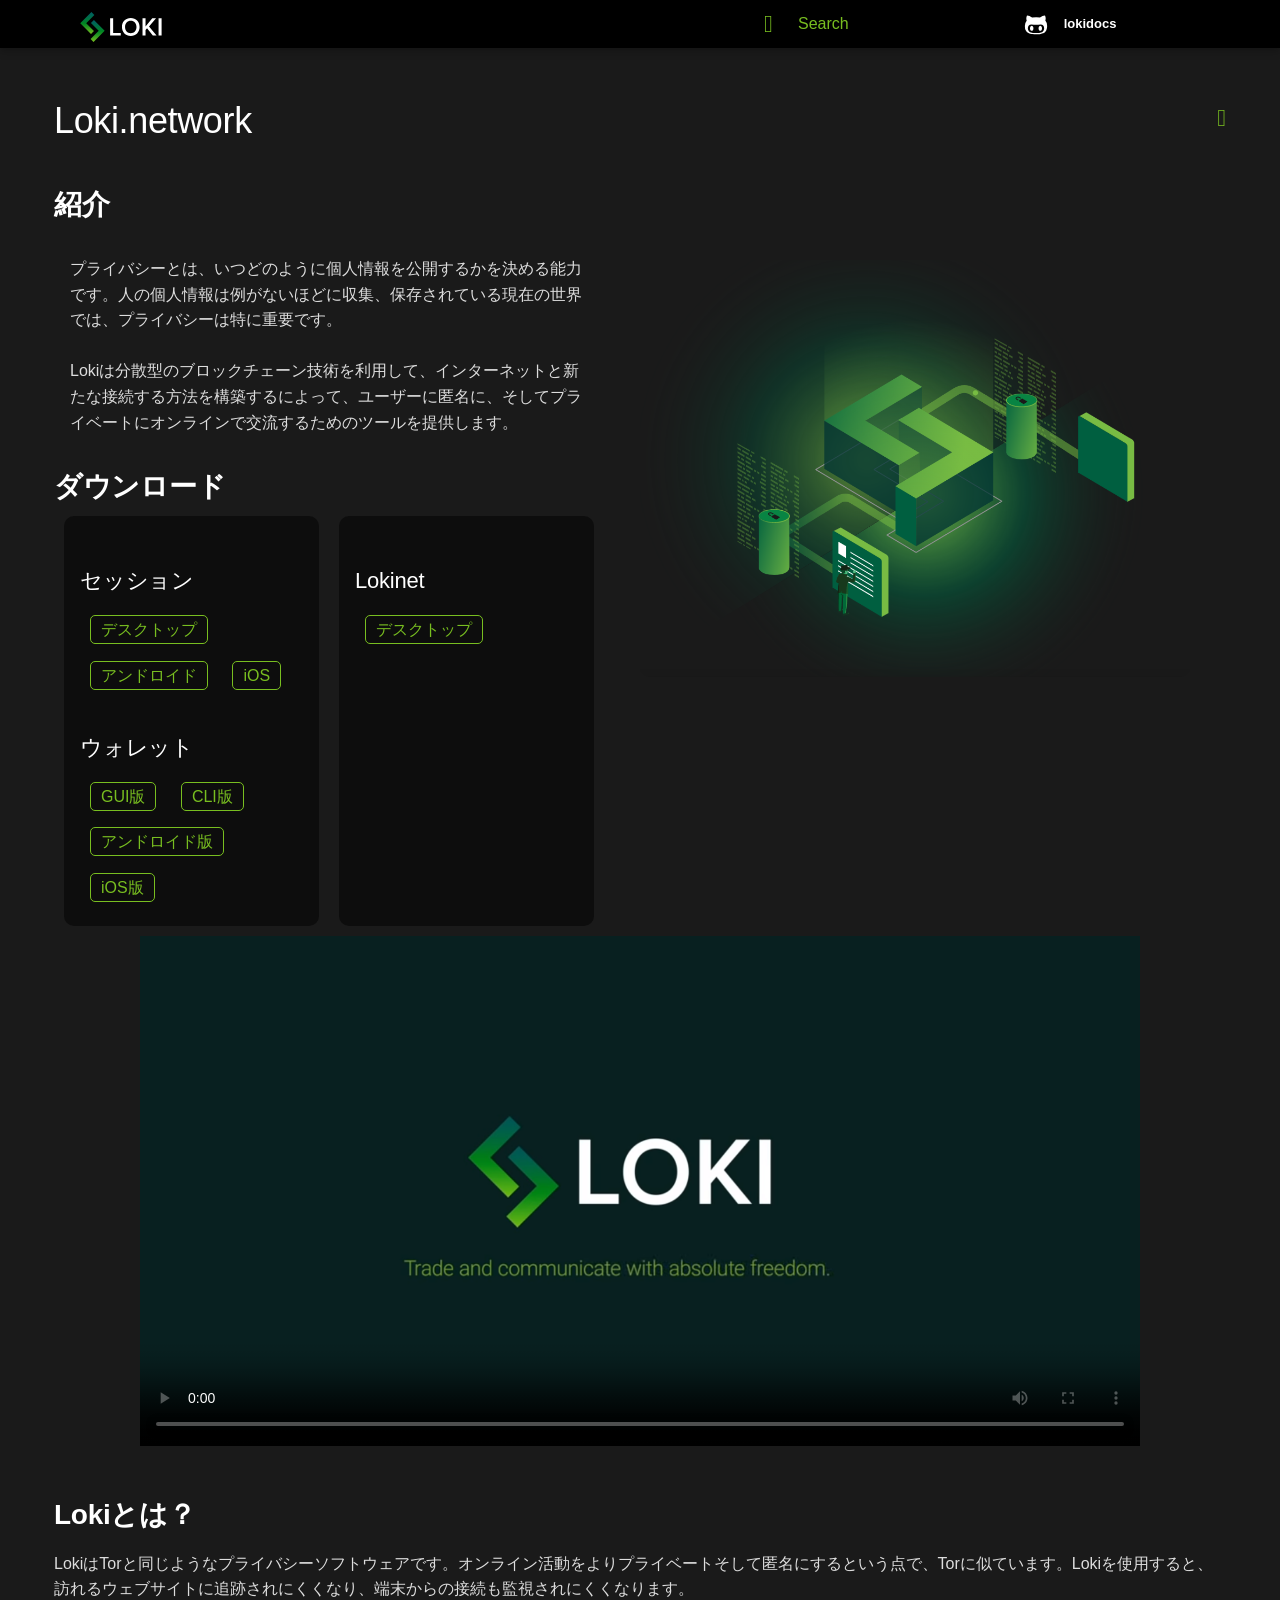
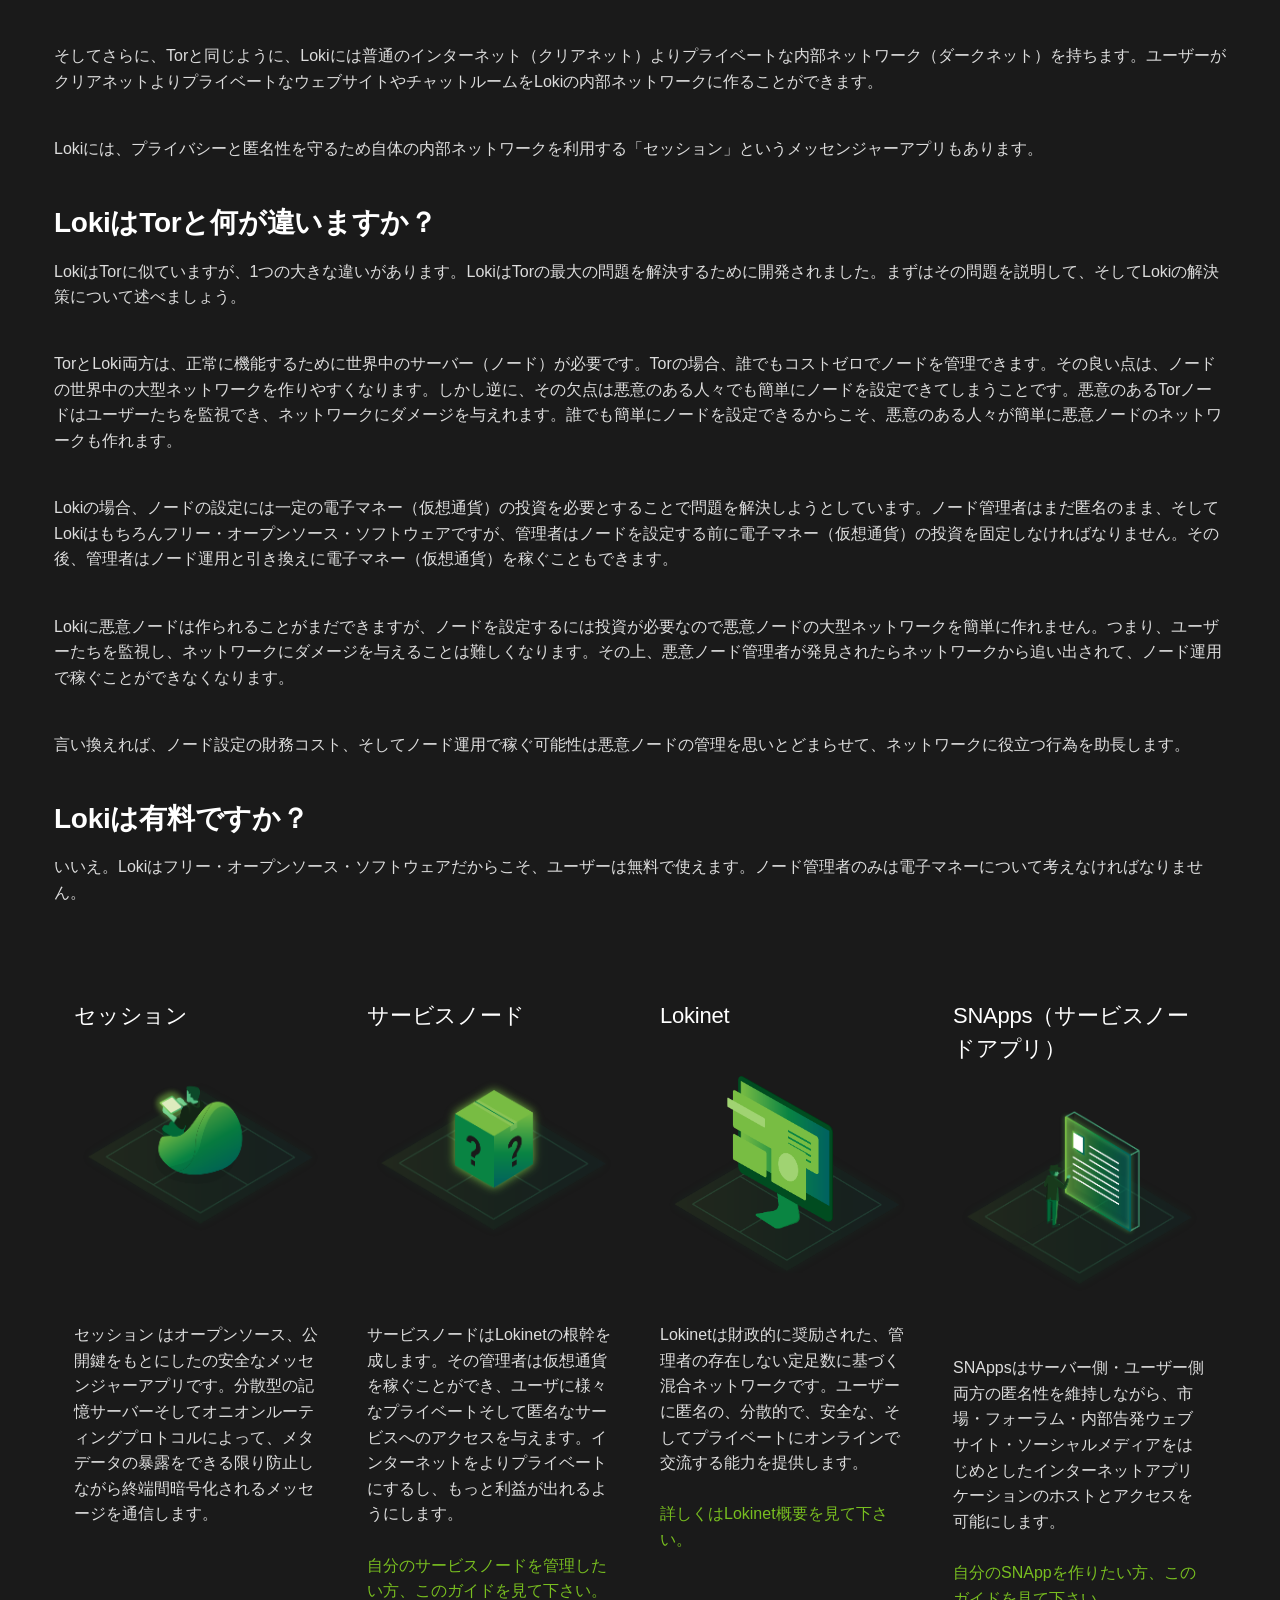
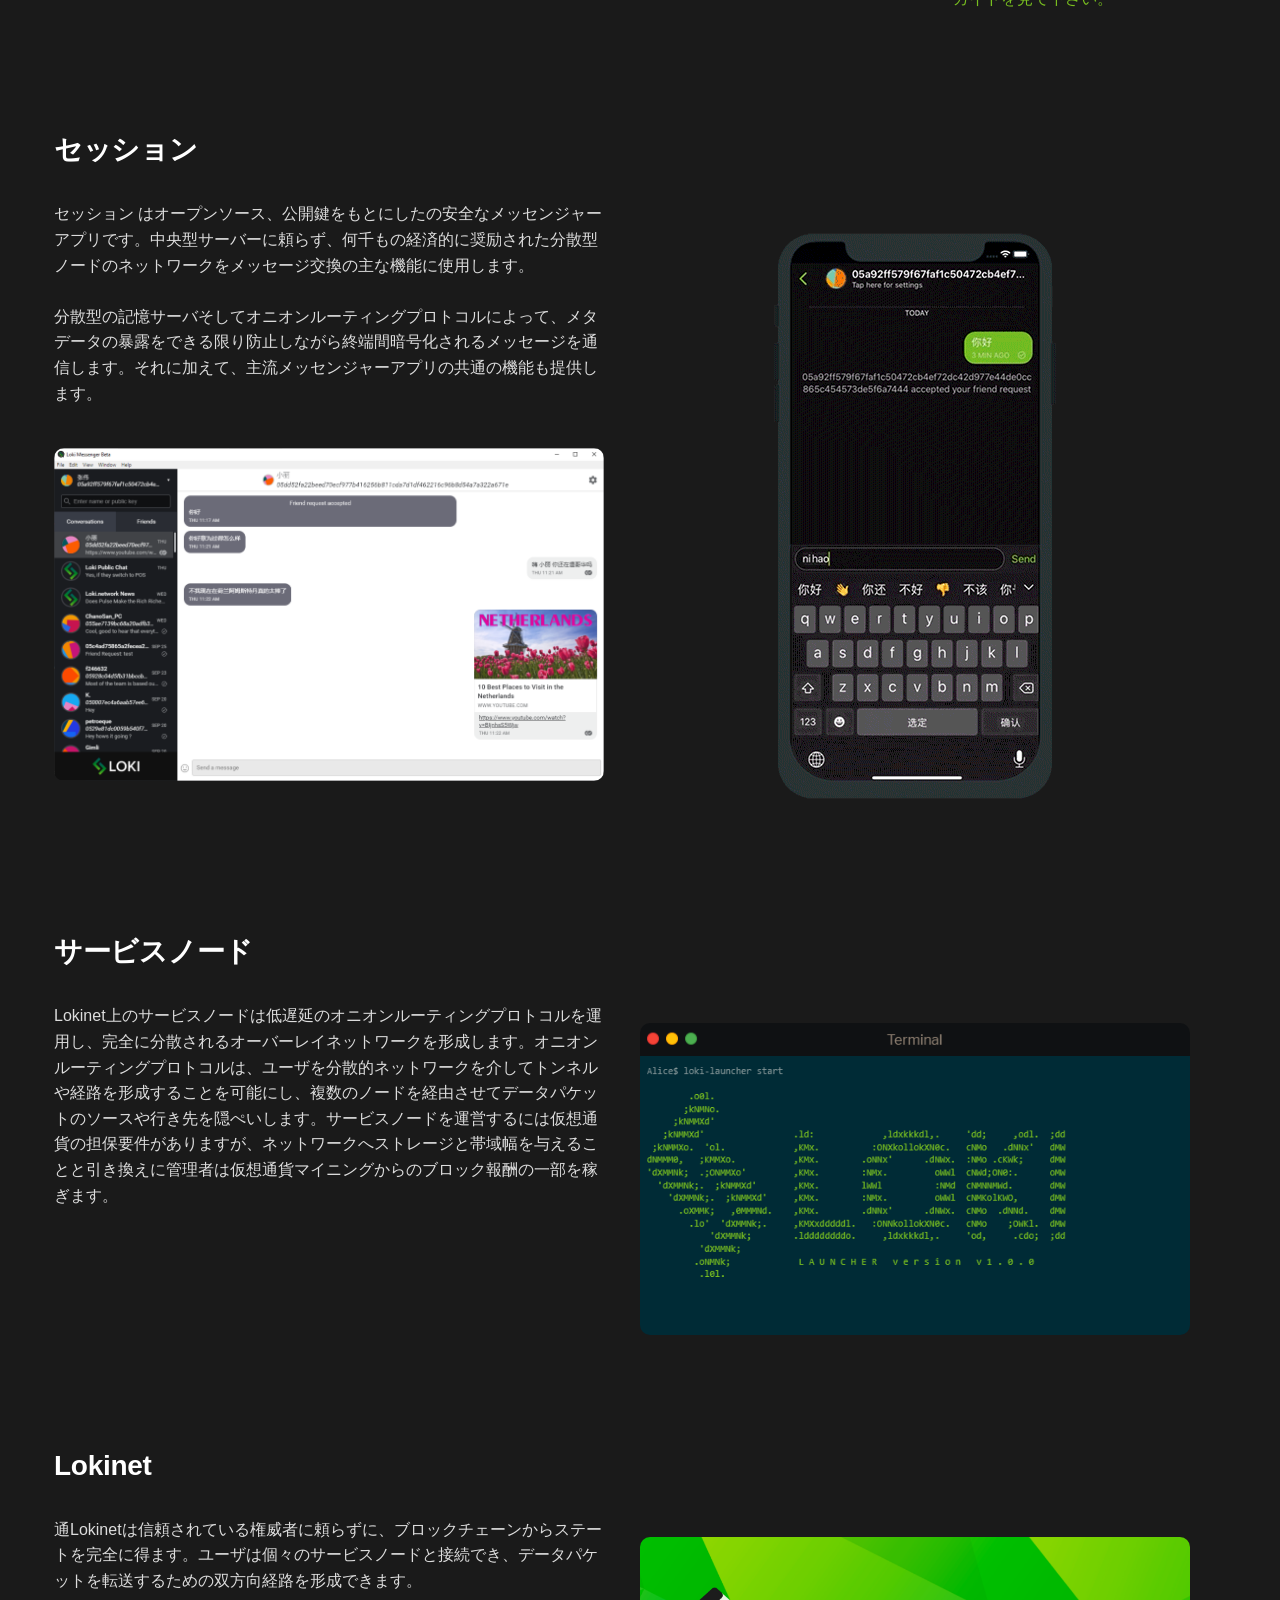
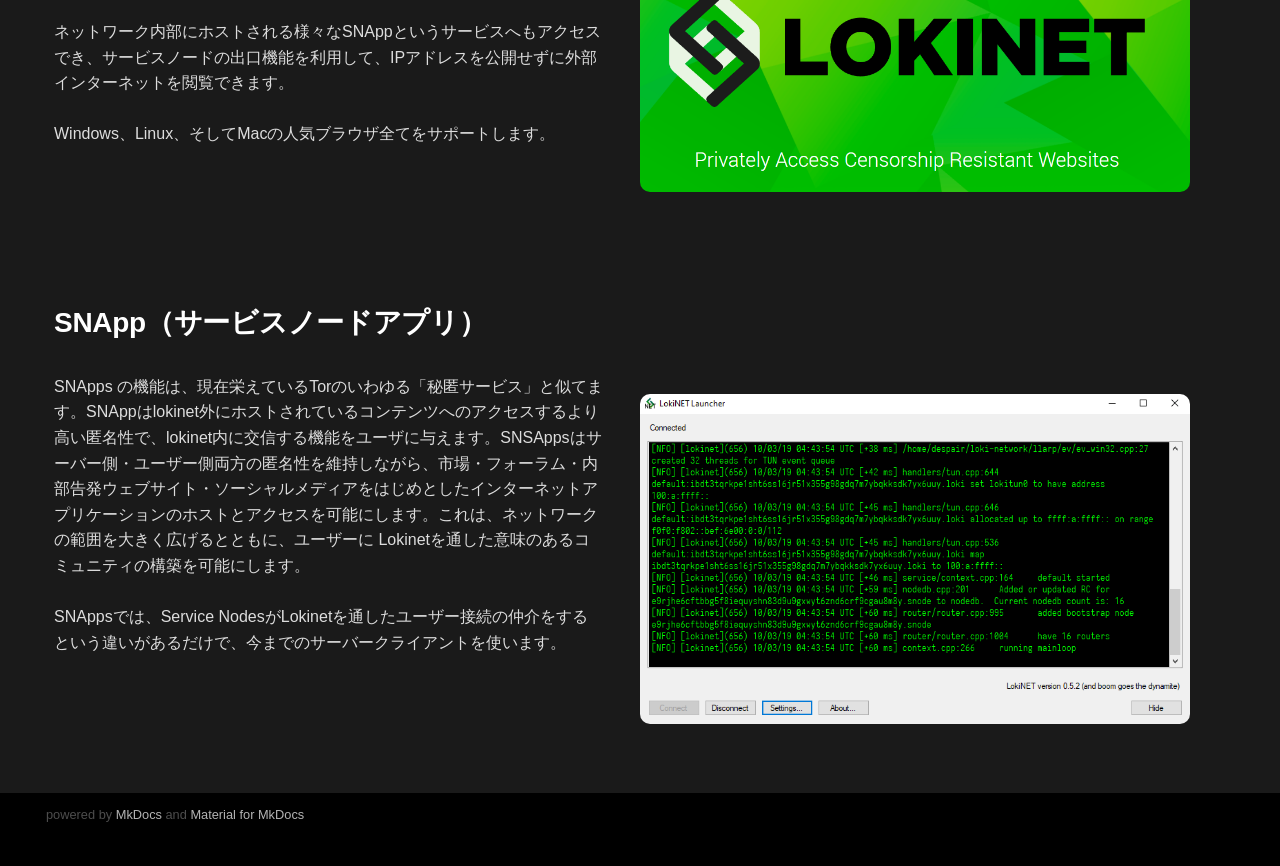
==== commit 0b984f4b: "Deployed 69a5a17 with MkDocs version: 1.0.4" ====
--- a/index.html
+++ b/index.html
@@ -337,45 +337,45 @@
 <p>いいえ。Lokiはフリー・オープンソース・ソフトウェアだからこそ、ユーザーは無料で使えます。ノード管理者のみは電子マネーについて考えなければなりません。<br><br></p></p>
 <div class="services-container">
     <div class="messenger-container">
-        <h3>信使</h3>
+        <h3>セッション</h3>
         <div class="messenger-img">
             <img src="assets/images/LokiArtboard.png">
         </div>
         <p>
-            Loki Messenger是适用于所有平台的去中心化私人消息传递应用程序。 匿名和无懈可击的消息传递应用程序让您高枕无忧。
+            セッション はオープンソース、公開鍵をもとにしたの安全なメッセンジャーアプリです。分散型の記憶サーバーそしてオニオンルーティングプロトコルによって、メタデータの暴露をできる限り防止しながら終端間暗号化されるメッセージを通信します。
         </p>
     </div>
     <div class="sn-container">
-        <h3>服务节点</h3>
+        <h3>サービスノード</h3>
         <div class="sn-img">
             <img src="assets/images/LokiBox.png">
         </div>
         <p>
-            服务节点是Loki网络的核心，并通过其贡献获得可观的经济回报。 使用服务节点，您可以实现托管服务，运行SNApp和浏览Lokinet。再让互联网变得更加私密的过程中获得盈利。 
-            <br><br>
-            <a href="https://github.com/loki-project/loki-docs/blob/master/docs/ServiceNodes/SNFullGuide.md"> 查看服务节点指南以托管您自己的服务节点。</a>
+            サービスノードはLokinetの根幹を成します。その管理者は仮想通貨を稼ぐことができ、ユーザに様々なプライベートそして匿名なサービスへのアクセスを与えます。インターネットをよりプライベートにするし、もっと利益が出れるようにします。 
+            <br><br>
+            <a href="https://github.com/loki-project/loki-docs/blob/master/docs/ServiceNodes/SNFullGuide.md"> 自分のサービスノードを管理したい方、このガイドを見て下さい。</a>
         </p>
     </div>  
     <div class="lokinet-container">
-        <h3>洛基网络</h3>
+        <h3>Lokinet</h3>
         <div class="lokinet-img">
             <img src="assets/images/loki_sample.png">
         </div>
         <p>
-            独特的Lokinet由区块链强制实施和激励的洋葱路由网络，您可以在其中匿名浏览互联网，访问和托管私人网站，而无需暴露您的身份或IP地址。 
-            <br><br>
-            <a href="https://github.com/loki-project/loki-docs/blob/master/docs/Lokinet/LokinetOverview.md">查看Lokinet概述以了解更多信息。</a>
+            Lokinetは財政的に奨励された、管理者の存在しない定足数に基づく混合ネットワークです。ユーザーに匿名の、分散的で、安全な、そしてプライベートにオンラインで交流する能力を提供します。
+            <br><br>
+            <a href="https://github.com/ChanoSan/loki-docs/blob/master/JP/Lokinet/LokinetOverview.md">詳しくはLokinet概要を見て下さい。</a>
         </p>
     </div>
     <div class="snapps-container">
-        <h3>服务节点应用程序</h3>
+        <h3>SNApps（サービスノードアプリ）</h3>
         <div class="snapps-img">
             <img src="assets/images/LokiInterface.png">
         </div>
         <p>
-            SNApps（服务节点应用程序）允许在Lokinet内托管隐藏的私有Web应用程序。 借助SNApp，您可以建立反审查的社交媒体平台，新闻站点，市场和其他社区，这种可能性是无止境的。
-            <br><br>
-            <a href="https://github.com/loki-project/loki-docs/blob/master/docs/Lokinet/Guides/PublicTestingGuide.md">查看公共测试指南以托管自己的SNApp。</a>
+            SNAppsはサーバー側・ユーザー側両方の匿名性を維持しながら、市場・フォーラム・内部告発ウェブサイト・ソーシャルメディアをはじめとしたインターネットアプリケーションのホストとアクセスを可能にします。
+            <br><br>
+            <a href="https://github.com/ChanoSan/loki-docs/blob/master/JP/Lokinet/Guides/HostingSNApps.md">自分のSNAppを作りたい方、このガイドを見て下さい。</a>
         </p>
     </div>      
 </div>
@@ -383,14 +383,14 @@
 <p><br>
 <br></p>
 
-<h2 id="_1">信使<a class="headerlink" href="#_1" title="Permanent link">&para;</a></h2>
+<h2 id="_1">セッション<a class="headerlink" href="#_1" title="Permanent link">&para;</a></h2>
 
 <p><div class="row">
     <div class="col1">
         <p>
-            Loki Messenger不会像其他Messenger那样连接到中央服务器，而是连接到协作服务节点组（“集群”），它们在存储消息的同时实现了高度冗余，即使在离线时也避免了消息的丢失。
-            <br><br>
-            Loki Messenger提供了一种新的在线通信方式，可确保用户的最佳性能和安全性，同时为连接区块链技术和Loki Messenger传送解决方案提供了可靠的使用案例。
+            セッション はオープンソース、公開鍵をもとにしたの安全なメッセンジャーアプリです。中央型サーバーに頼らず、何千もの経済的に奨励された分散型ノードのネットワークをメッセージ交換の主な機能に使用します。
+            <br><br>
+            分散型の記憶サーバそしてオニオンルーティングプロトコルによって、メタデータの暴露をできる限り防止しながら終端間暗号化されるメッセージを通信します。それに加えて、主流メッセンジャーアプリの共通の機能も提供します。
             <br><br>
         </p>
         <img max-width="30px" src="assets/AssetsChina/desktop.png">
@@ -402,16 +402,12 @@
 <br>
 <br></p>
 
-<h2 id="_2">服务节点<a class="headerlink" href="#_2" title="Permanent link">&para;</a></h2>
+<h2 id="_2">サービスノード<a class="headerlink" href="#_2" title="Permanent link">&para;</a></h2>
 
 <p><div class="row">
     <div class="col1">
         <p>
-            Loki的大部分网络功能和延展性是由一组称为服务节点的激励节点来实现的。 为了操作服务节点，运营商会定时锁定大量的Loki，并为网络提供最小级别的带宽和存储。 作为其服务的回报，Loki服务节点运营商将从每个区块中获得一部分区块奖励。
-            <br><br>
-            这样的网络可提供基于市场的Sybil攻击抵御能力，从而解决了现有混合网和以隐私为中心的服务所带来的一系列问题。 这种抵制基于供求互动关系，有助于防止单个参与者在Loki中拥有过大的股份，从而对Loki提供的第二层隐私服务产生巨大负面影响。 DASH首先提出了可以从加密经济学推论Sybil抗攻击网络的理论。 当进攻者购买Loki，现存流通供应减少，反而施加需求侧压力，推动Loki的价格上涨。 随着这种情况的继续，额外Loki的购买变得越来越昂贵，这使攻击变得非常昂贵。
-            <br><br>
-            为了实现这种经济保护，loki鼓励积极抑制现存的流通供应。特别是曲线发行和附加要求必须设计为确保足够的流通供应被锁定，并为节点运营商提供合理的回报，以确保抵御Sybil的攻击。
+            Lokinet上のサービスノードは低遅延のオニオンルーティングプロトコルを運用し、完全に分散されるオーバーレイネットワークを形成します。オニオンルーティングプロトコルは、ユーザを分散的ネットワークを介してトンネルや経路を形成することを可能にし、複数のノードを経由させてデータパケットのソースや行き先を隠ぺいします。サービスノードを運営するには仮想通貨の担保要件がありますが、ネットワークへストレージと帯域幅を与えることと引き換えに管理者は仮想通貨マイニングからのブロック報酬の一部を稼ぎます。
         </p>
     </div>
     <div class="col2">
@@ -421,17 +417,16 @@
 <br>
 <br></p>
 
-<h2 id="_3">洛基网络<a class="headerlink" href="#_3" title="Permanent link">&para;</a></h2>
+<h2 id="_3">Lokinet<a class="headerlink" href="#_3" title="Permanent link">&para;</a></h2>
 
 <p><div class="row">
     <div class="col1">
         <p>
-            通过Lokinet传输的所有数据都是经过加密的，并通过隐藏真实来源的多个节点进行跳转。
-您的真实IP地址不会泄露给Loki网络地址网络。在Loki网络中使用Loki硬币提供了可选择的升级，但Loki网络的的核心功能是免费的。
-            <br><br>
-            Lokinet中的路由不依赖于任何单一服务器，从而使其具有抵御攻击的能力，并且互联网服务提供商无法阻止您在Lokinet上访问您的网站。与VPN不同，您不需要依赖单一服务器，因为Lokinet使用洋葱路由网络。
-            <br><br>
-            支持Windows、Linux和Mac平台上的任何主流浏览器。
+            通Lokinetは信頼されている権威者に頼らずに、ブロックチェーンからステートを完全に得ます。ユーザは個々のサービスノードと接続でき、データパケットを転送するための双方向経路を形成できます。
+            <br><br>
+            ネットワーク内部にホストされる様々なSNAppというサービスへもアクセスでき、サービスノードの出口機能を利用して、IPアドレスを公開せずに外部インターネットを閲覧できます。
+            <br><br>
+            Windows、Linux、そしてMacの人気ブラウザ全てをサポートします。
         </p>
     </div>
     <div class="col2">
@@ -441,14 +436,14 @@
 <br>
 <br></p>
 
-<h2 id="_4">服务节点应用程序<a class="headerlink" href="#_4" title="Permanent link">&para;</a></h2>
+<h2 id="_4">SNApp（サービスノードアプリ）<a class="headerlink" href="#_4" title="Permanent link">&para;</a></h2>
 
 <p><div class="row">
     <div class="col1">
         <p>
-            SNApps的功能类似于Tor中发展的所谓隐藏服务。 它们为用户提供了一种在混合网络环境中进行完全交互的方式，从而提供了比访问外部主管内容更高的匿名度。 SNApps允许用户在自己的机器或服务器上建立和托管市场，论坛，举报网站，社交媒体和大多数其他互联网应用程序，同时保持全服务器和用户端的匿名。 这极大地扩展了网络范围，并允许用户在Loki网络中建立重要的社区。
-            <br><br>
-            SNApp运营商使用传统的服务器-客户端模型，主要区别在于服务节点将成为通过洛基网络与用户连接的中介。 当SNApp希望在网络上注册时，它必须使用其描述符更新DHT。 此描述符包含各种导入器，这些导入器是用户可以联系以形成SNApp路径的特定服务节点。 设置这些路径后，用户可以连接到SNApp，而无需任何一方知道对方在网络中的位置。
+            SNApps の機能は、現在栄えているTorのいわゆる「秘匿サービス」と似てます。SNAppはlokinet外にホストされているコンテンツへのアクセスするより高い匿名性で、lokinet内に交信する機能をユーザに与えます。SNSAppsはサーバー側・ユーザー側両方の匿名性を維持しながら、市場・フォーラム・内部告発ウェブサイト・ソーシャルメディアをはじめとしたインターネットアプリケーションのホストとアクセスを可能にします。これは、ネットワークの範囲を大きく広げるとともに、ユーザーに Lokinetを通した意味のあるコミュニティの構築を可能にします。
+            <br><br>
+            SNAppsでは、Service NodesがLokinetを通したユーザー接続の仲介をするという違いがあるだけで、今までのサーバークライアントを使います。
         </p>
     </div>
     <div class="col2">
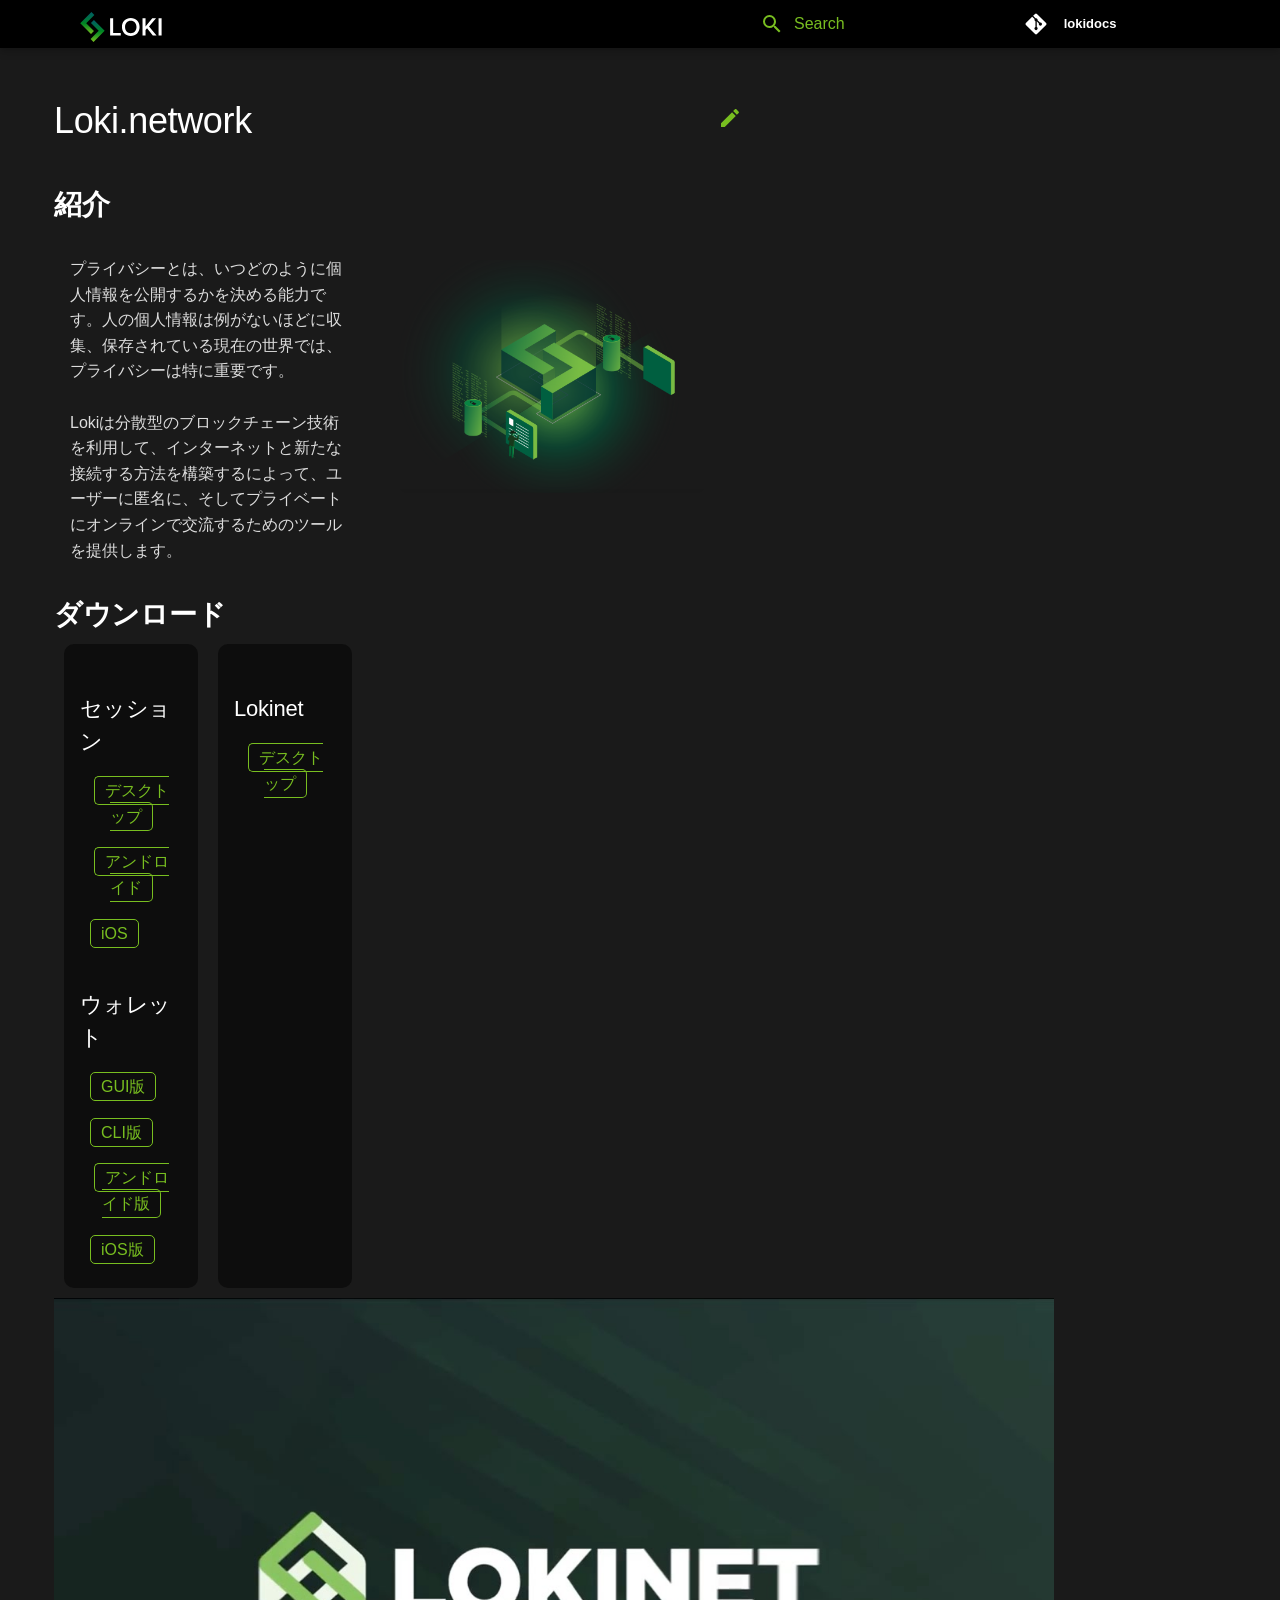
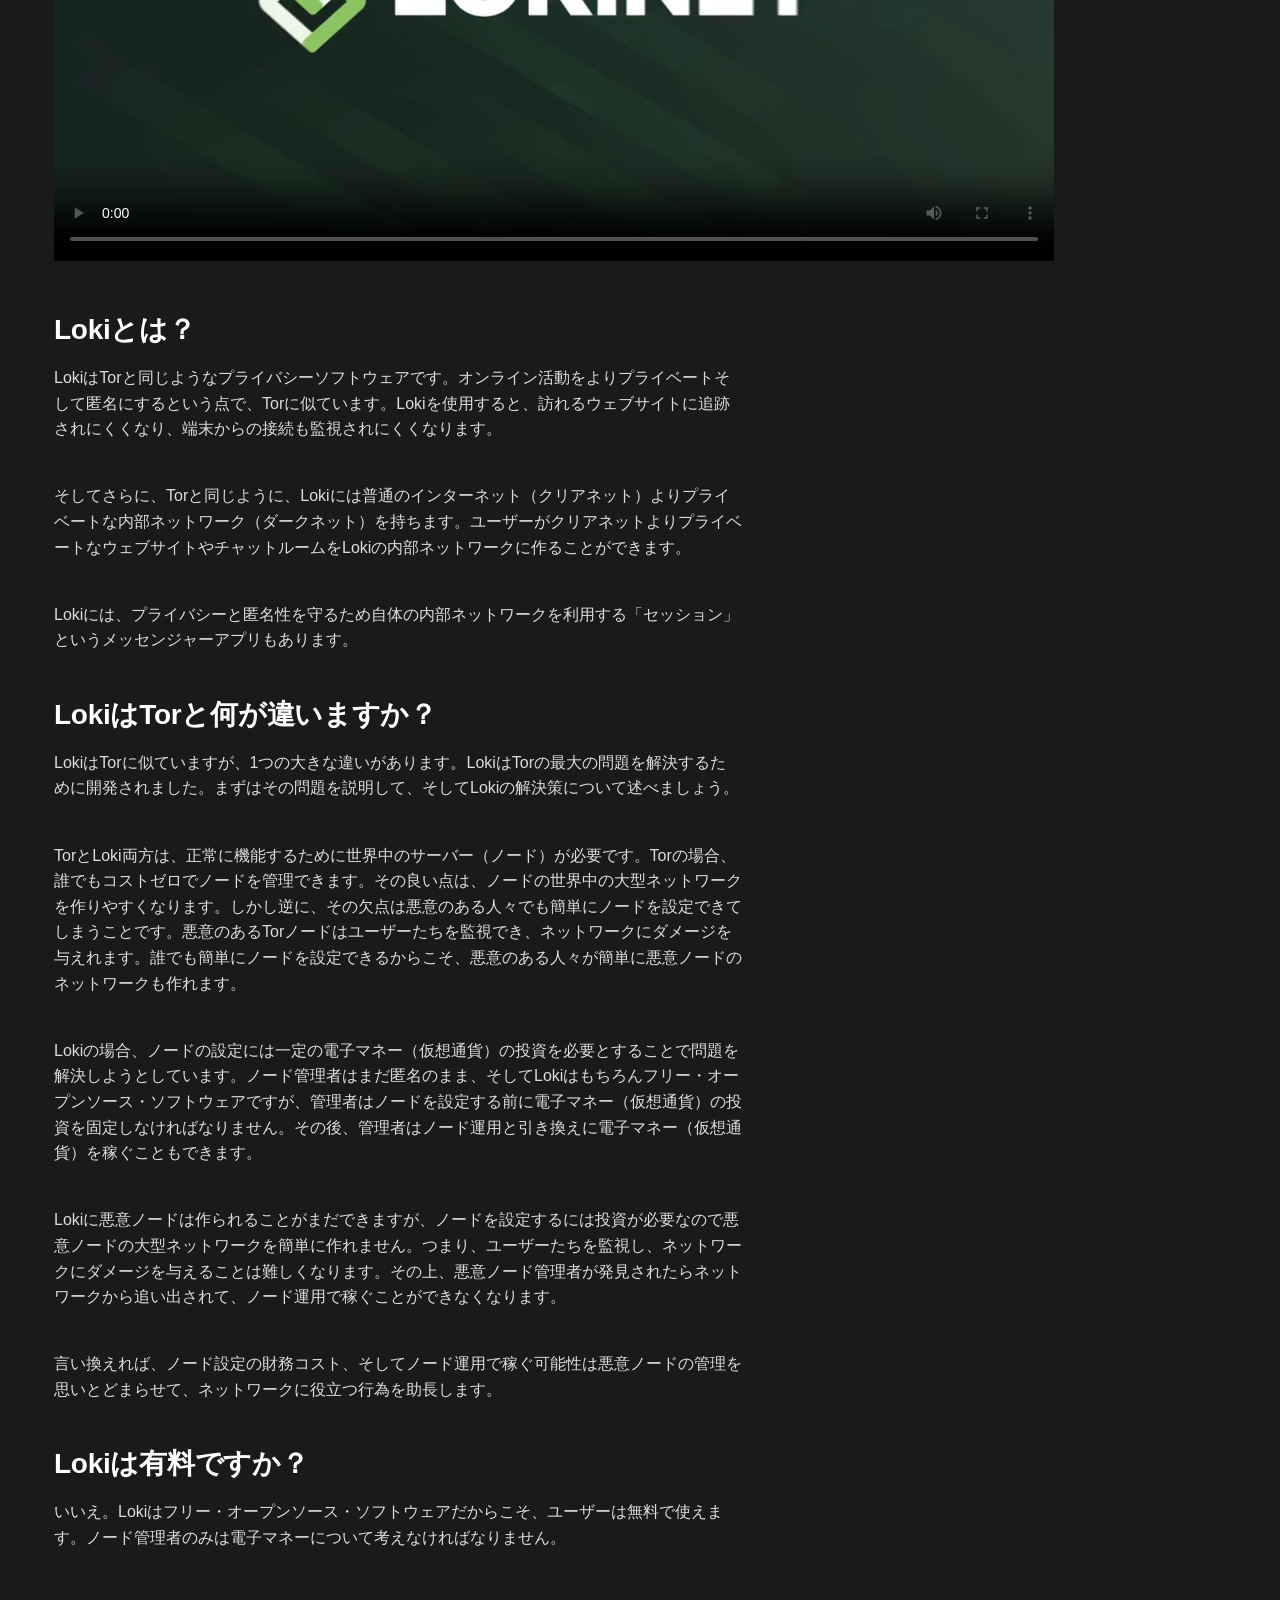
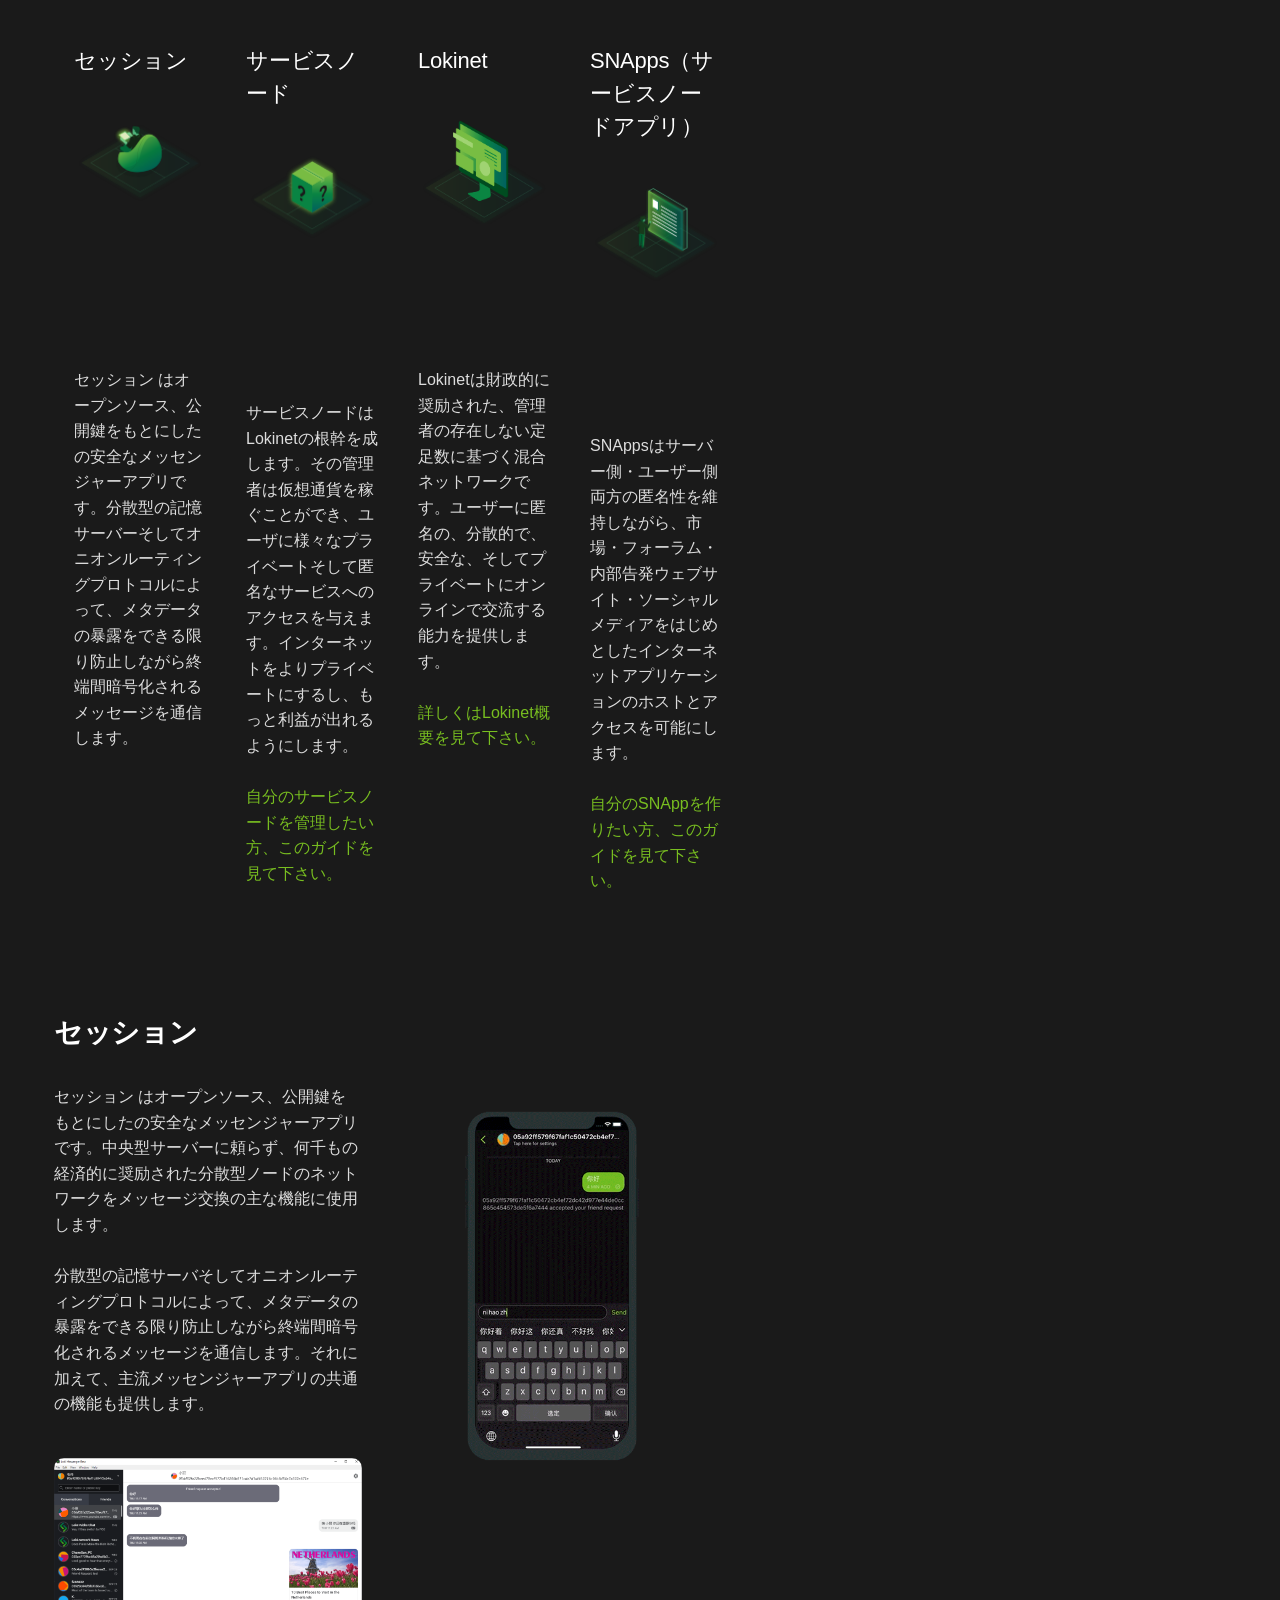
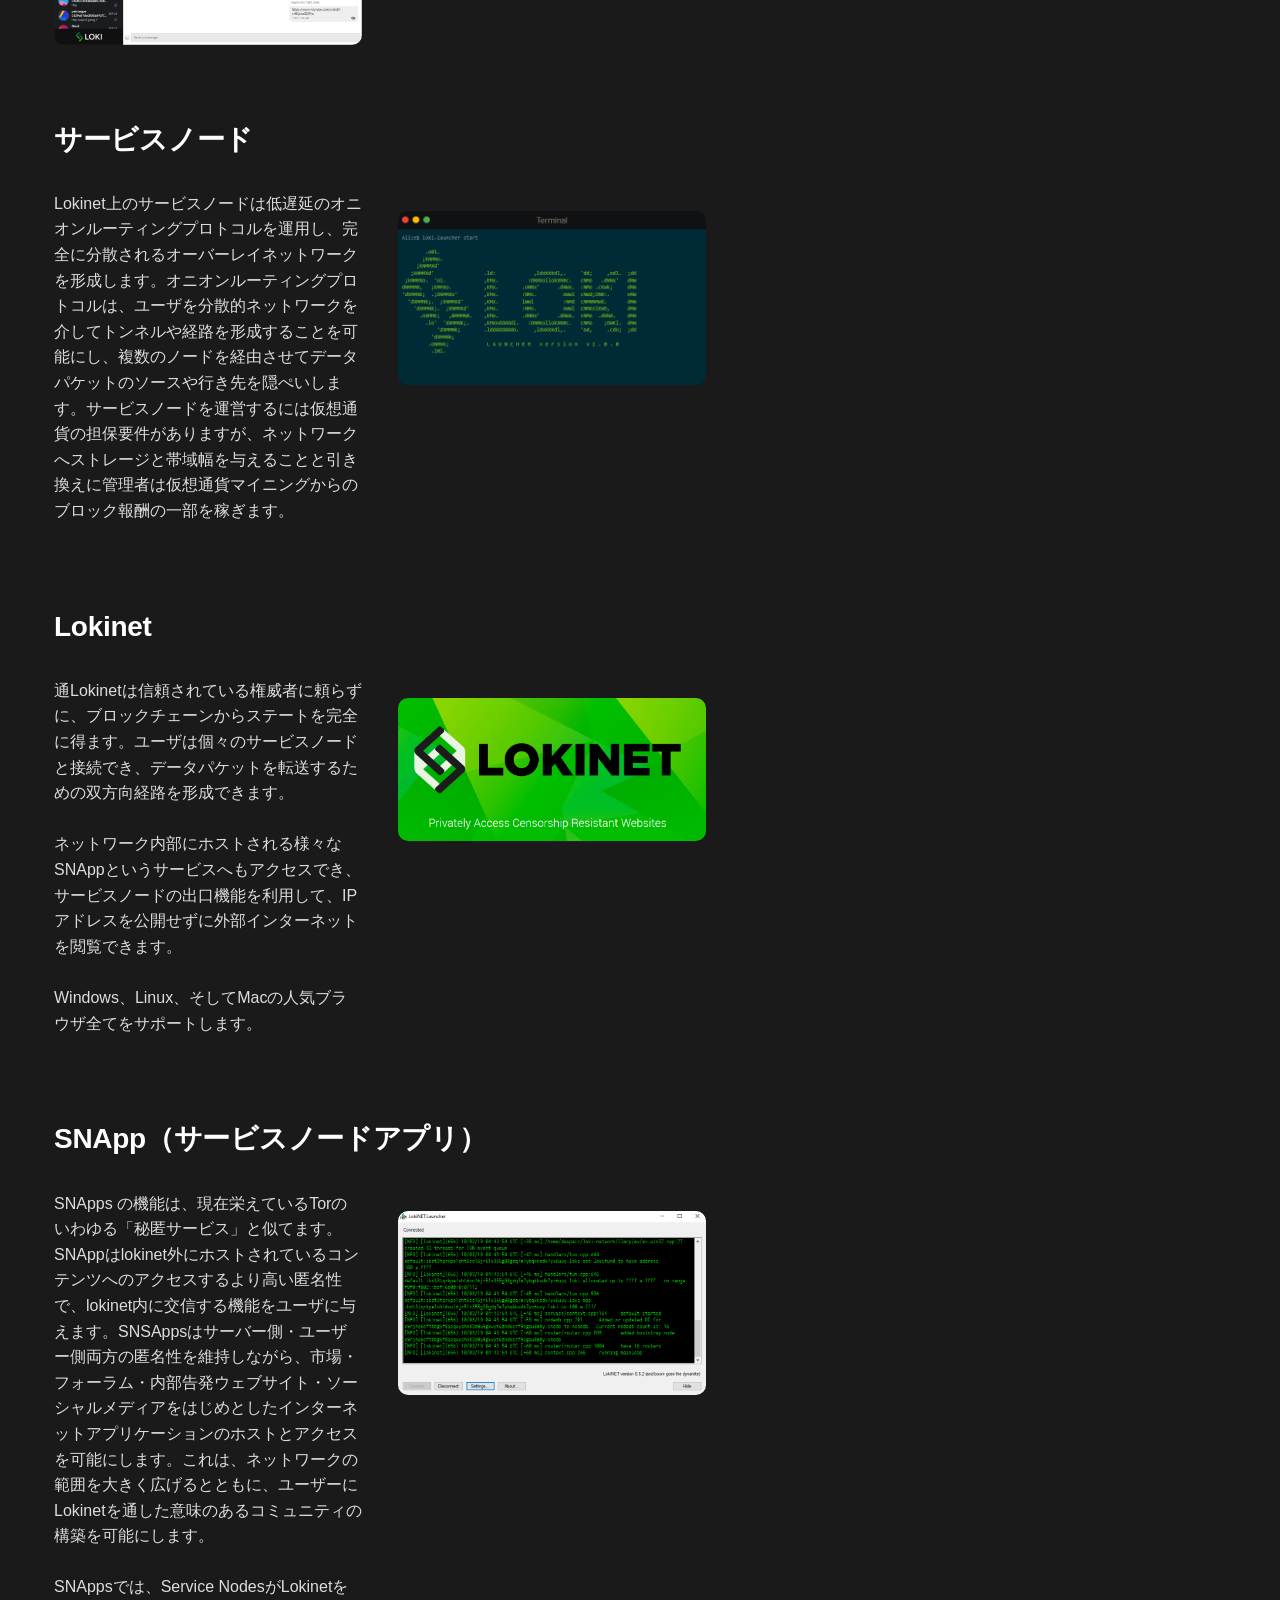
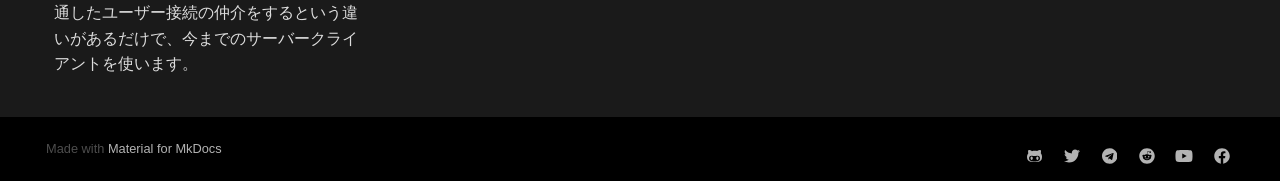
==== commit 625ec573: "Deployed 1126aa1 with MkDocs version: 1.1.2" ====
--- a/index.html
+++ b/index.html
@@ -1,4 +1,3 @@
-
 
 
 
@@ -8,33 +7,13 @@
     
       <meta charset="utf-8">
       <meta name="viewport" content="width=device-width,initial-scale=1">
-      <meta http-equiv="x-ua-compatible" content="ie=edge">
       
       
         <link rel="canonical" href="https://chanosan.github.io/loki-japanese/">
       
       
-      
-        <meta name="lang:clipboard.copy" content="Copy to clipboard">
-      
-        <meta name="lang:clipboard.copied" content="Copied to clipboard">
-      
-        <meta name="lang:search.language" content="en">
-      
-        <meta name="lang:search.pipeline.stopwords" content="True">
-      
-        <meta name="lang:search.pipeline.trimmer" content="True">
-      
-        <meta name="lang:search.result.none" content="No matching documents">
-      
-        <meta name="lang:search.result.one" content="1 matching document">
-      
-        <meta name="lang:search.result.other" content="# matching documents">
-      
-        <meta name="lang:search.tokenizer" content="[\s\-]+">
-      
       <link rel="shortcut icon" href="Loki_favicon32x32.png">
-      <meta name="generator" content="mkdocs-1.0.4, mkdocs-material-4.4.3">
+      <meta name="generator" content="mkdocs-1.1.2, mkdocs-material-5.5.0">
     
     
       
@@ -42,19 +21,16 @@
       
     
     
-      <link rel="stylesheet" href="assets/stylesheets/application.30686662.css">
-      
-        <link rel="stylesheet" href="assets/stylesheets/application-palette.a8b3c06d.css">
-      
-      
-    
-    
-      <script src="assets/javascripts/modernizr.74668098.js"></script>
-    
-    
-      
-    
-    <link rel="stylesheet" href="assets/fonts/material-icons.css">
+      <link rel="stylesheet" href="assets/stylesheets/main.b5d04df8.min.css">
+      
+        <link rel="stylesheet" href="assets/stylesheets/palette.9ab2c1f8.min.css">
+      
+      
+    
+    
+    
+      
+    
     
     
       <link rel="stylesheet" href="CSS/style.css">
@@ -67,69 +43,70 @@
     
   </head>
   
-    
-    
-    <body dir="ltr" data-md-color-primary="" data-md-color-accent="green">
-  
-    <svg class="md-svg">
-      <defs>
-        
-        
-          <svg xmlns="http://www.w3.org/2000/svg" width="416" height="448" viewBox="0 0 416 448" id="__github"><path fill="currentColor" d="M160 304q0 10-3.125 20.5t-10.75 19T128 352t-18.125-8.5-10.75-19T96 304t3.125-20.5 10.75-19T128 256t18.125 8.5 10.75 19T160 304zm160 0q0 10-3.125 20.5t-10.75 19T288 352t-18.125-8.5-10.75-19T256 304t3.125-20.5 10.75-19T288 256t18.125 8.5 10.75 19T320 304zm40 0q0-30-17.25-51T296 232q-10.25 0-48.75 5.25Q229.5 240 208 240t-39.25-2.75Q130.75 232 120 232q-29.5 0-46.75 21T56 304q0 22 8 38.375t20.25 25.75 30.5 15 35 7.375 37.25 1.75h42q20.5 0 37.25-1.75t35-7.375 30.5-15 20.25-25.75T360 304zm56-44q0 51.75-15.25 82.75-9.5 19.25-26.375 33.25t-35.25 21.5-42.5 11.875-42.875 5.5T212 416q-19.5 0-35.5-.75t-36.875-3.125-38.125-7.5-34.25-12.875T37 371.5t-21.5-28.75Q0 312 0 260q0-59.25 34-99-6.75-20.5-6.75-42.5 0-29 12.75-54.5 27 0 47.5 9.875t47.25 30.875Q171.5 96 212 96q37 0 70 8 26.25-20.5 46.75-30.25T376 64q12.75 25.5 12.75 54.5 0 21.75-6.75 42 34 40 34 99.5z"/></svg>
-        
-      </defs>
-    </svg>
+  
+    
+    
+    
+    <body dir="ltr" data-md-color-scheme="" data-md-color-primary="" data-md-color-accent="green">
+  
+    
     <input class="md-toggle" data-md-toggle="drawer" type="checkbox" id="__drawer" autocomplete="off">
     <input class="md-toggle" data-md-toggle="search" type="checkbox" id="__search" autocomplete="off">
-    <label class="md-overlay" data-md-component="overlay" for="__drawer"></label>
-    
+    <label class="md-overlay" for="__drawer"></label>
+    <div data-md-component="skip">
+      
+    </div>
+    <div data-md-component="announce">
+      
+    </div>
     
       <header class="md-header" data-md-component="header">
-  <nav class="md-header-nav md-grid">
-    <div class="md-flex">
-      <div class="md-flex__cell md-flex__cell--shrink">
-        <a href="https://chanosan.github.io/loki-japanese/" title="Loki Docs" class="md-header-nav__button md-logo">
-          
-            <img src="logo.svg" width="24" height="24">
-          
-        </a>
-      </div>
-      <div class="md-flex__cell md-flex__cell--shrink">
-        <label class="md-icon md-icon--menu md-header-nav__button" for="__drawer"></label>
-      </div>
-      <div class="md-flex__cell md-flex__cell--stretch">
-        <div class="md-flex__ellipsis md-header-nav__title" data-md-component="title">
-          
-            <span class="md-header-nav__topic">
-              Loki Docs
-            </span>
-            <span class="md-header-nav__topic">
-              
-                Loki.network
-              
-            </span>
-          
-        </div>
-      </div>
-      <div class="md-flex__cell md-flex__cell--shrink">
-        
-          <label class="md-icon md-icon--search md-header-nav__button" for="__search"></label>
-          
+  <nav class="md-header-nav md-grid" aria-label="Header">
+    <a href="https://chanosan.github.io/loki-japanese/" title="Loki Docs" class="md-header-nav__button md-logo" aria-label="Loki Docs">
+      
+  <img src="logo.svg" alt="logo">
+
+    </a>
+    <label class="md-header-nav__button md-icon" for="__drawer">
+      <svg xmlns="http://www.w3.org/2000/svg" viewBox="0 0 24 24"><path d="M3 6h18v2H3V6m0 5h18v2H3v-2m0 5h18v2H3v-2z"/></svg>
+    </label>
+    <div class="md-header-nav__title" data-md-component="header-title">
+      
+        <div class="md-header-nav__ellipsis">
+          <span class="md-header-nav__topic md-ellipsis">
+            Loki Docs
+          </span>
+          <span class="md-header-nav__topic md-ellipsis">
+            
+              Loki.network
+            
+          </span>
+        </div>
+      
+    </div>
+    
+      <label class="md-header-nav__button md-icon" for="__search">
+        <svg xmlns="http://www.w3.org/2000/svg" viewBox="0 0 24 24"><path d="M9.5 3A6.5 6.5 0 0116 9.5c0 1.61-.59 3.09-1.56 4.23l.27.27h.79l5 5-1.5 1.5-5-5v-.79l-.27-.27A6.516 6.516 0 019.5 16 6.5 6.5 0 013 9.5 6.5 6.5 0 019.5 3m0 2C7 5 5 7 5 9.5S7 14 9.5 14 14 12 14 9.5 12 5 9.5 5z"/></svg>
+      </label>
+      
 <div class="md-search" data-md-component="search" role="dialog">
   <label class="md-search__overlay" for="__search"></label>
   <div class="md-search__inner" role="search">
     <form class="md-search__form" name="search">
-      <input type="text" class="md-search__input" name="query" placeholder="Search" autocapitalize="off" autocorrect="off" autocomplete="off" spellcheck="false" data-md-component="query" data-md-state="active">
-      <label class="md-icon md-search__icon" for="__search"></label>
-      <button type="reset" class="md-icon md-search__icon" data-md-component="reset" tabindex="-1">
-        &#xE5CD;
+      <input type="text" class="md-search__input" name="query" aria-label="Search" placeholder="Search" autocapitalize="off" autocorrect="off" autocomplete="off" spellcheck="false" data-md-component="search-query" data-md-state="active">
+      <label class="md-search__icon md-icon" for="__search">
+        <svg xmlns="http://www.w3.org/2000/svg" viewBox="0 0 24 24"><path d="M9.5 3A6.5 6.5 0 0116 9.5c0 1.61-.59 3.09-1.56 4.23l.27.27h.79l5 5-1.5 1.5-5-5v-.79l-.27-.27A6.516 6.516 0 019.5 16 6.5 6.5 0 013 9.5 6.5 6.5 0 019.5 3m0 2C7 5 5 7 5 9.5S7 14 9.5 14 14 12 14 9.5 12 5 9.5 5z"/></svg>
+        <svg xmlns="http://www.w3.org/2000/svg" viewBox="0 0 24 24"><path d="M20 11v2H8l5.5 5.5-1.42 1.42L4.16 12l7.92-7.92L13.5 5.5 8 11h12z"/></svg>
+      </label>
+      <button type="reset" class="md-search__icon md-icon" aria-label="Clear" data-md-component="search-reset" tabindex="-1">
+        <svg xmlns="http://www.w3.org/2000/svg" viewBox="0 0 24 24"><path d="M19 6.41L17.59 5 12 10.59 6.41 5 5 6.41 10.59 12 5 17.59 6.41 19 12 13.41 17.59 19 19 17.59 13.41 12 19 6.41z"/></svg>
       </button>
     </form>
     <div class="md-search__output">
       <div class="md-search__scrollwrap" data-md-scrollfix>
-        <div class="md-search-result" data-md-component="result">
+        <div class="md-search-result" data-md-component="search-result">
           <div class="md-search-result__meta">
-            Type to start searching
+            Initializing search
           </div>
           <ol class="md-search-result__list"></ol>
         </div>
@@ -137,43 +114,33 @@
     </div>
   </div>
 </div>
-        
-      </div>
-      
-        <div class="md-flex__cell md-flex__cell--shrink">
-          <div class="md-header-nav__source">
-            
-
-
-  
-
-<a href="https://github.com/chanosan/loki-japanese/" title="Go to repository" class="md-source" data-md-source="github">
-  
-    <div class="md-source__icon">
-      <svg viewBox="0 0 24 24" width="24" height="24">
-        <use xlink:href="#__github" width="24" height="24"></use>
-      </svg>
-    </div>
-  
+    
+    
+      <div class="md-header-nav__source">
+        
+<a href="https://github.com/chanosan/loki-japanese/" title="Go to repository" class="md-source">
+  <div class="md-source__icon md-icon">
+    
+    <svg xmlns="http://www.w3.org/2000/svg" viewBox="0 0 448 512"><path d="M439.55 236.05L244 40.45a28.87 28.87 0 00-40.81 0l-40.66 40.63 51.52 51.52c27.06-9.14 52.68 16.77 43.39 43.68l49.66 49.66c34.23-11.8 61.18 31 35.47 56.69-26.49 26.49-70.21-2.87-56-37.34L240.22 199v121.85c25.3 12.54 22.26 41.85 9.08 55a34.34 34.34 0 01-48.55 0c-17.57-17.6-11.07-46.91 11.25-56v-123c-20.8-8.51-24.6-30.74-18.64-45L142.57 101 8.45 235.14a28.86 28.86 0 000 40.81l195.61 195.6a28.86 28.86 0 0040.8 0l194.69-194.69a28.86 28.86 0 000-40.81z"/></svg>
+  </div>
   <div class="md-source__repository">
     lokidocs
   </div>
 </a>
-          </div>
-        </div>
-      
-    </div>
+      </div>
+    
   </nav>
 </header>
     
-    <div class="md-container">
-      
-        
-      
-      
-        
-
-<nav class="md-tabs" data-md-component="tabs">
+    <div class="md-container" data-md-component="container">
+      
+        
+      
+      
+        
+          
+
+<nav class="md-tabs" aria-label="Tabs" data-md-component="tabs">
   <div class="md-tabs__inner md-grid">
     <ul class="md-tabs__list">
       
@@ -190,38 +157,32 @@
     </ul>
   </div>
 </nav>
-      
-      <main class="md-main" role="main">
-        <div class="md-main__inner md-grid" data-md-component="container">
+        
+      
+      <main class="md-main" data-md-component="main">
+        <div class="md-main__inner md-grid">
           
             
               <div class="md-sidebar md-sidebar--primary" data-md-component="navigation">
                 <div class="md-sidebar__scrollwrap">
                   <div class="md-sidebar__inner">
-                    <nav class="md-nav md-nav--primary" data-md-level="0">
-  <label class="md-nav__title md-nav__title--site" for="__drawer">
-    <a href="https://chanosan.github.io/loki-japanese/" title="Loki Docs" class="md-nav__button md-logo">
-      
-        <img src="logo.svg" width="48" height="48">
-      
+                    <nav class="md-nav md-nav--primary" aria-label="Navigation" data-md-level="0">
+  <label class="md-nav__title" for="__drawer">
+    <a href="https://chanosan.github.io/loki-japanese/" title="Loki Docs" class="md-nav__button md-logo" aria-label="Loki Docs">
+      
+  <img src="logo.svg" alt="logo">
+
     </a>
     Loki Docs
   </label>
   
     <div class="md-nav__source">
       
-
-
-  
-
-<a href="https://github.com/chanosan/loki-japanese/" title="Go to repository" class="md-source" data-md-source="github">
-  
-    <div class="md-source__icon">
-      <svg viewBox="0 0 24 24" width="24" height="24">
-        <use xlink:href="#__github" width="24" height="24"></use>
-      </svg>
-    </div>
-  
+<a href="https://github.com/chanosan/loki-japanese/" title="Go to repository" class="md-source">
+  <div class="md-source__icon md-icon">
+    
+    <svg xmlns="http://www.w3.org/2000/svg" viewBox="0 0 448 512"><path d="M439.55 236.05L244 40.45a28.87 28.87 0 00-40.81 0l-40.66 40.63 51.52 51.52c27.06-9.14 52.68 16.77 43.39 43.68l49.66 49.66c34.23-11.8 61.18 31 35.47 56.69-26.49 26.49-70.21-2.87-56-37.34L240.22 199v121.85c25.3 12.54 22.26 41.85 9.08 55a34.34 34.34 0 01-48.55 0c-17.57-17.6-11.07-46.91 11.25-56v-123c-20.8-8.51-24.6-30.74-18.64-45L142.57 101 8.45 235.14a28.86 28.86 0 000 40.81l195.61 195.6a28.86 28.86 0 0040.8 0l194.69-194.69a28.86 28.86 0 000-40.81z"/></svg>
+  </div>
   <div class="md-source__repository">
     lokidocs
   </div>
@@ -239,7 +200,7 @@
 
   <li class="md-nav__item md-nav__item--active">
     
-    <input class="md-toggle md-nav__toggle" data-md-toggle="toc" type="checkbox" id="__toc">
+    <input class="md-nav__toggle md-toggle" data-md-toggle="toc" type="checkbox" id="__toc">
     
     
     <a href="." title="Loki.network" class="md-nav__link md-nav__link--active">
@@ -261,7 +222,12 @@
             <article class="md-content__inner md-typeset">
               
                 
-                  <a href="https://github.com/chanosan/loki-japanese/edit/master/docs/index.md" title="Edit this page" class="md-icon md-content__icon">&#xE3C9;</a>
+                  <a href="https://github.com/chanosan/loki-japanese/edit/master/docs/index.md" title="Edit this page" class="md-content__button md-icon">
+                    <svg xmlns="http://www.w3.org/2000/svg" viewBox="0 0 24 24"><path d="M20.71 7.04c.39-.39.39-1.04 0-1.41l-2.34-2.34c-.37-.39-1.02-.39-1.41 0l-1.84 1.83 3.75 3.75M3 17.25V21h3.75L17.81 9.93l-3.75-3.75L3 17.25z"/></svg>
+                  </a>
+                
+                
+                  
                 
                 
                   <h1>Loki.network</h1>
@@ -318,7 +284,7 @@
 </div>
 <div class="video-block">
     <video width="1000" poster="assets/AssetsChina/thumbnail.PNG" controls>
-    <source src="assets/AssetsChina/ChinaThisIsLokiHardSubs.webm"  type="video/webm">
+    <source src="assets/AssetsChina/JapanThisIsLokiHardSubs.webm"  type="video/webm">
         Your browser does not support the video tag.
     </video>
 </div>
@@ -451,8 +417,6 @@
     </div>
 </div>
                 
-                  
-                
               
               
                 
@@ -471,27 +435,67 @@
     <div class="md-footer-meta__inner md-grid">
       <div class="md-footer-copyright">
         
-        powered by
-        <a href="https://www.mkdocs.org">MkDocs</a>
-        and
-        <a href="https://squidfunk.github.io/mkdocs-material/">
-          Material for MkDocs</a>
+        Made with
+        <a href="https://squidfunk.github.io/mkdocs-material/" target="_blank" rel="noopener">
+          Material for MkDocs
+        </a>
       </div>
       
   <div class="md-footer-social">
-    <link rel="stylesheet" href="assets/fonts/font-awesome.css">
-    
-      <a href="https://github.com/loki-project" class="md-footer-social__link fa fa-github"></a>
-    
-      <a href="https://twitter.com/loki_project" class="md-footer-social__link fa fa-twitter"></a>
-    
-      <a href="https://t.me/LokiCommunity" class="md-footer-social__link fa fa-telegram"></a>
-    
-      <a href="https://www.reddit.com/r/LokiProject" class="md-footer-social__link fa fa-reddit"></a>
-    
-      <a href="https://www.youtube.com/lokinetwork" class="md-footer-social__link fa fa-youtube"></a>
-    
-      <a href="https://www.facebook.com/LokiNetwork/" class="md-footer-social__link fa fa-facebook"></a>
+    
+      
+      
+        
+        
+      
+      <a href="https://github.com/loki-project" target="_blank" rel="noopener" title="github.com" class="md-footer-social__link">
+        <svg xmlns="http://www.w3.org/2000/svg" viewBox="0 0 480 512"><path d="M186.1 328.7c0 20.9-10.9 55.1-36.7 55.1s-36.7-34.2-36.7-55.1 10.9-55.1 36.7-55.1 36.7 34.2 36.7 55.1zM480 278.2c0 31.9-3.2 65.7-17.5 95-37.9 76.6-142.1 74.8-216.7 74.8-75.8 0-186.2 2.7-225.6-74.8-14.6-29-20.2-63.1-20.2-95 0-41.9 13.9-81.5 41.5-113.6-5.2-15.8-7.7-32.4-7.7-48.8 0-21.5 4.9-32.3 14.6-51.8 45.3 0 74.3 9 108.8 36 29-6.9 58.8-10 88.7-10 27 0 54.2 2.9 80.4 9.2 34-26.7 63-35.2 107.8-35.2 9.8 19.5 14.6 30.3 14.6 51.8 0 16.4-2.6 32.7-7.7 48.2 27.5 32.4 39 72.3 39 114.2zm-64.3 50.5c0-43.9-26.7-82.6-73.5-82.6-18.9 0-37 3.4-56 6-14.9 2.3-29.8 3.2-45.1 3.2-15.2 0-30.1-.9-45.1-3.2-18.7-2.6-37-6-56-6-46.8 0-73.5 38.7-73.5 82.6 0 87.8 80.4 101.3 150.4 101.3h48.2c70.3 0 150.6-13.4 150.6-101.3zm-82.6-55.1c-25.8 0-36.7 34.2-36.7 55.1s10.9 55.1 36.7 55.1 36.7-34.2 36.7-55.1-10.9-55.1-36.7-55.1z"/></svg>
+      </a>
+    
+      
+      
+        
+        
+      
+      <a href="https://twitter.com/loki_project" target="_blank" rel="noopener" title="twitter.com" class="md-footer-social__link">
+        <svg xmlns="http://www.w3.org/2000/svg" viewBox="0 0 512 512"><path d="M459.37 151.716c.325 4.548.325 9.097.325 13.645 0 138.72-105.583 298.558-298.558 298.558-59.452 0-114.68-17.219-161.137-47.106 8.447.974 16.568 1.299 25.34 1.299 49.055 0 94.213-16.568 130.274-44.832-46.132-.975-84.792-31.188-98.112-72.772 6.498.974 12.995 1.624 19.818 1.624 9.421 0 18.843-1.3 27.614-3.573-48.081-9.747-84.143-51.98-84.143-102.985v-1.299c13.969 7.797 30.214 12.67 47.431 13.319-28.264-18.843-46.781-51.005-46.781-87.391 0-19.492 5.197-37.36 14.294-52.954 51.655 63.675 129.3 105.258 216.365 109.807-1.624-7.797-2.599-15.918-2.599-24.04 0-57.828 46.782-104.934 104.934-104.934 30.213 0 57.502 12.67 76.67 33.137 23.715-4.548 46.456-13.32 66.599-25.34-7.798 24.366-24.366 44.833-46.132 57.827 21.117-2.273 41.584-8.122 60.426-16.243-14.292 20.791-32.161 39.308-52.628 54.253z"/></svg>
+      </a>
+    
+      
+      
+        
+        
+      
+      <a href="https://t.me/LokiCommunity" target="_blank" rel="noopener" title="t.me" class="md-footer-social__link">
+        <svg xmlns="http://www.w3.org/2000/svg" viewBox="0 0 496 512"><path d="M248 8C111 8 0 119 0 256s111 248 248 248 248-111 248-248S385 8 248 8zm121.8 169.9l-40.7 191.8c-3 13.6-11.1 16.9-22.4 10.5l-62-45.7-29.9 28.8c-3.3 3.3-6.1 6.1-12.5 6.1l4.4-63.1 114.9-103.8c5-4.4-1.1-6.9-7.7-2.5l-142 89.4-61.2-19.1c-13.3-4.2-13.6-13.3 2.8-19.7l239.1-92.2c11.1-4 20.8 2.7 17.2 19.5z"/></svg>
+      </a>
+    
+      
+      
+        
+        
+      
+      <a href="https://www.reddit.com/r/LokiProject" target="_blank" rel="noopener" title="www.reddit.com" class="md-footer-social__link">
+        <svg xmlns="http://www.w3.org/2000/svg" viewBox="0 0 512 512"><path d="M201.5 305.5c-13.8 0-24.9-11.1-24.9-24.6 0-13.8 11.1-24.9 24.9-24.9 13.6 0 24.6 11.1 24.6 24.9 0 13.6-11.1 24.6-24.6 24.6zM504 256c0 137-111 248-248 248S8 393 8 256 119 8 256 8s248 111 248 248zm-132.3-41.2c-9.4 0-17.7 3.9-23.8 10-22.4-15.5-52.6-25.5-86.1-26.6l17.4-78.3 55.4 12.5c0 13.6 11.1 24.6 24.6 24.6 13.8 0 24.9-11.3 24.9-24.9s-11.1-24.9-24.9-24.9c-9.7 0-18 5.8-22.1 13.8l-61.2-13.6c-3-.8-6.1 1.4-6.9 4.4l-19.1 86.4c-33.2 1.4-63.1 11.3-85.5 26.8-6.1-6.4-14.7-10.2-24.1-10.2-34.9 0-46.3 46.9-14.4 62.8-1.1 5-1.7 10.2-1.7 15.5 0 52.6 59.2 95.2 132 95.2 73.1 0 132.3-42.6 132.3-95.2 0-5.3-.6-10.8-1.9-15.8 31.3-16 19.8-62.5-14.9-62.5zM302.8 331c-18.2 18.2-76.1 17.9-93.6 0-2.2-2.2-6.1-2.2-8.3 0-2.5 2.5-2.5 6.4 0 8.6 22.8 22.8 87.3 22.8 110.2 0 2.5-2.2 2.5-6.1 0-8.6-2.2-2.2-6.1-2.2-8.3 0zm7.7-75c-13.6 0-24.6 11.1-24.6 24.9 0 13.6 11.1 24.6 24.6 24.6 13.8 0 24.9-11.1 24.9-24.6 0-13.8-11-24.9-24.9-24.9z"/></svg>
+      </a>
+    
+      
+      
+        
+        
+      
+      <a href="https://www.youtube.com/lokinetwork" target="_blank" rel="noopener" title="www.youtube.com" class="md-footer-social__link">
+        <svg xmlns="http://www.w3.org/2000/svg" viewBox="0 0 576 512"><path d="M549.655 124.083c-6.281-23.65-24.787-42.276-48.284-48.597C458.781 64 288 64 288 64S117.22 64 74.629 75.486c-23.497 6.322-42.003 24.947-48.284 48.597-11.412 42.867-11.412 132.305-11.412 132.305s0 89.438 11.412 132.305c6.281 23.65 24.787 41.5 48.284 47.821C117.22 448 288 448 288 448s170.78 0 213.371-11.486c23.497-6.321 42.003-24.171 48.284-47.821 11.412-42.867 11.412-132.305 11.412-132.305s0-89.438-11.412-132.305zm-317.51 213.508V175.185l142.739 81.205-142.739 81.201z"/></svg>
+      </a>
+    
+      
+      
+        
+        
+      
+      <a href="https://www.facebook.com/LokiNetwork/" target="_blank" rel="noopener" title="www.facebook.com" class="md-footer-social__link">
+        <svg xmlns="http://www.w3.org/2000/svg" viewBox="0 0 512 512"><path d="M504 256C504 119 393 8 256 8S8 119 8 256c0 123.78 90.69 226.38 209.25 245V327.69h-63V256h63v-54.64c0-62.15 37-96.48 93.67-96.48 27.14 0 55.52 4.84 55.52 4.84v61h-31.28c-30.8 0-40.41 19.12-40.41 38.73V256h68.78l-11 71.69h-57.78V501C413.31 482.38 504 379.78 504 256z"/></svg>
+      </a>
     
   </div>
 
@@ -501,9 +505,18 @@
       
     </div>
     
-      <script src="assets/javascripts/application.ac79c3b0.js"></script>
-      
-      <script>app.initialize({version:"1.0.4",url:{base:"."}})</script>
+      <script src="assets/javascripts/vendor.92ffa368.min.js"></script>
+      <script src="assets/javascripts/bundle.5123e3d4.min.js"></script><script id="__lang" type="application/json">{"clipboard.copy": "Copy to clipboard", "clipboard.copied": "Copied to clipboard", "search.config.lang": "en", "search.config.pipeline": "trimmer, stopWordFilter", "search.config.separator": "[\\s\\-]+", "search.result.placeholder": "Type to start searching", "search.result.none": "No matching documents", "search.result.one": "1 matching document", "search.result.other": "# matching documents"}</script>
+      
+      <script>
+        app = initialize({
+          base: ".",
+          features: ["tabs", "instant"],
+          search: Object.assign({
+            worker: "assets/javascripts/worker/search.a68abb33.min.js"
+          }, typeof search !== "undefined" && search)
+        })
+      </script>
       
         <script src="JAVASCRIPT/links.js"></script>
       
